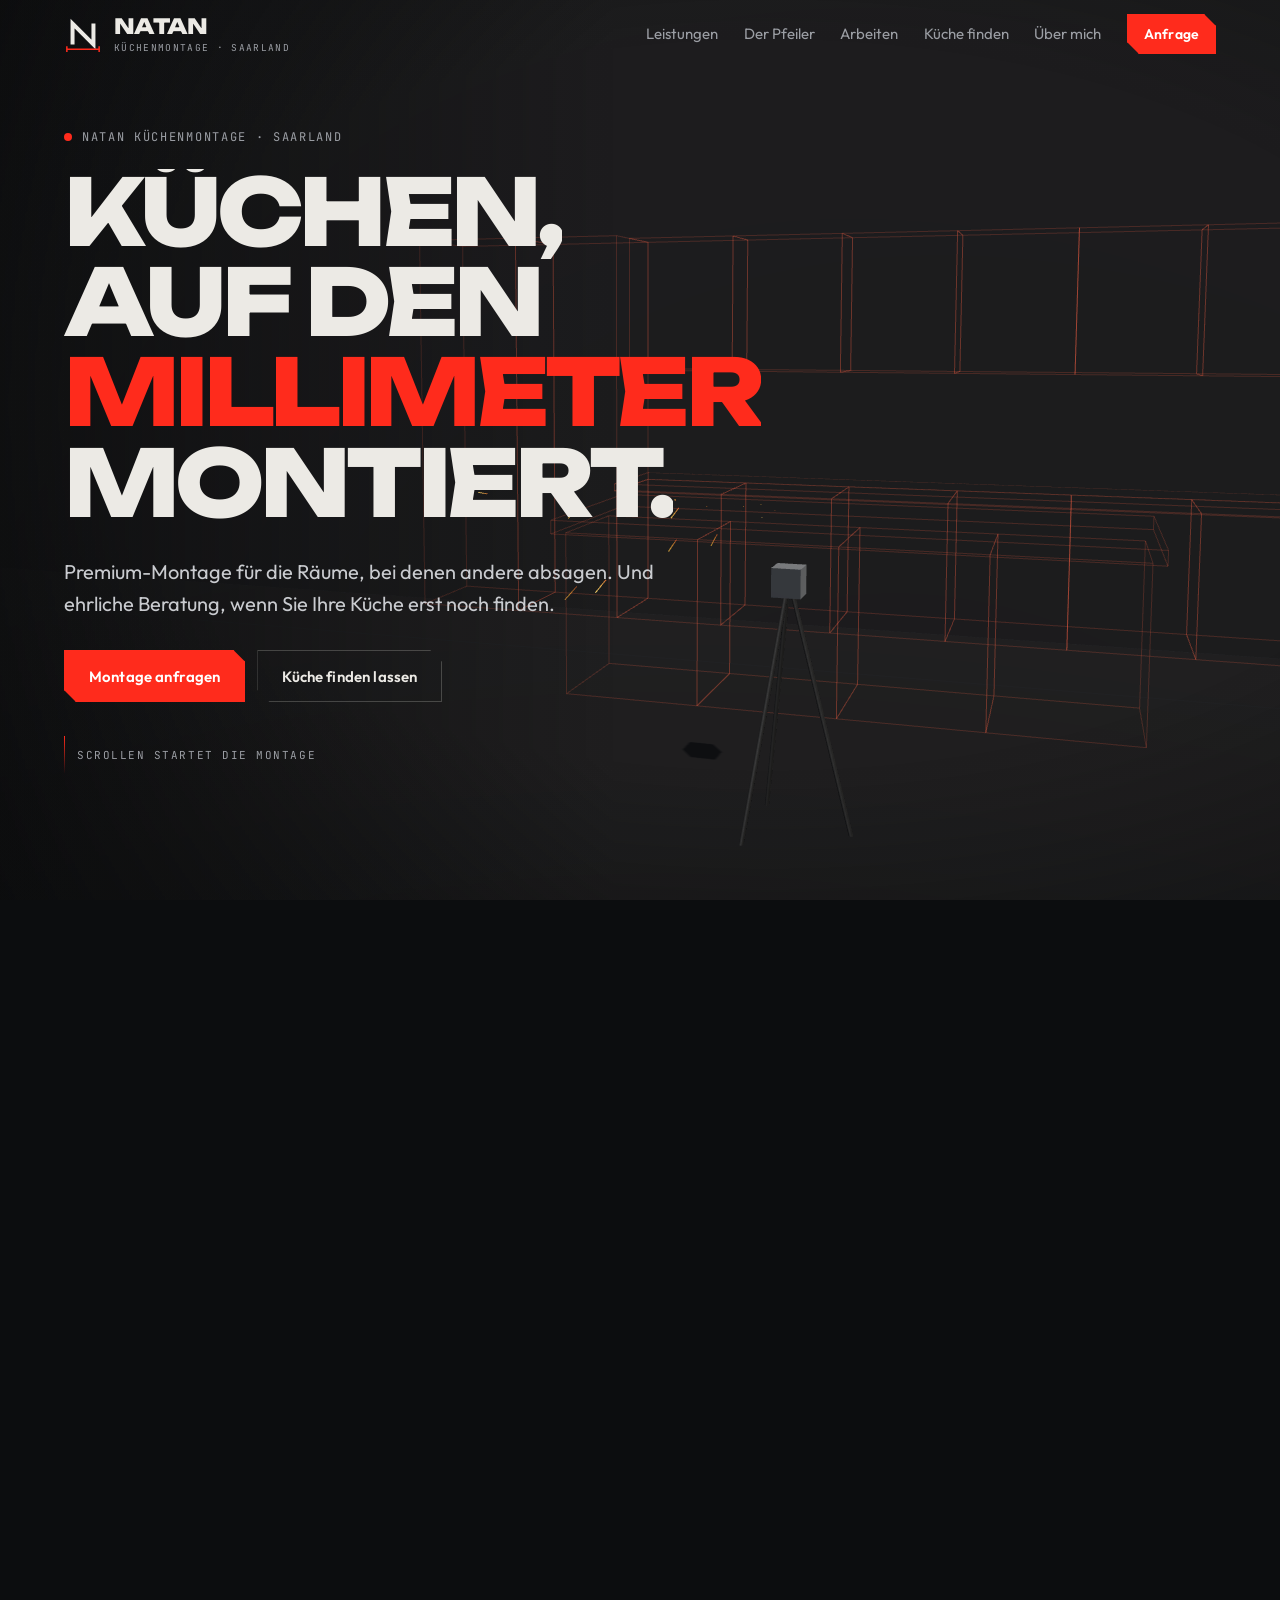
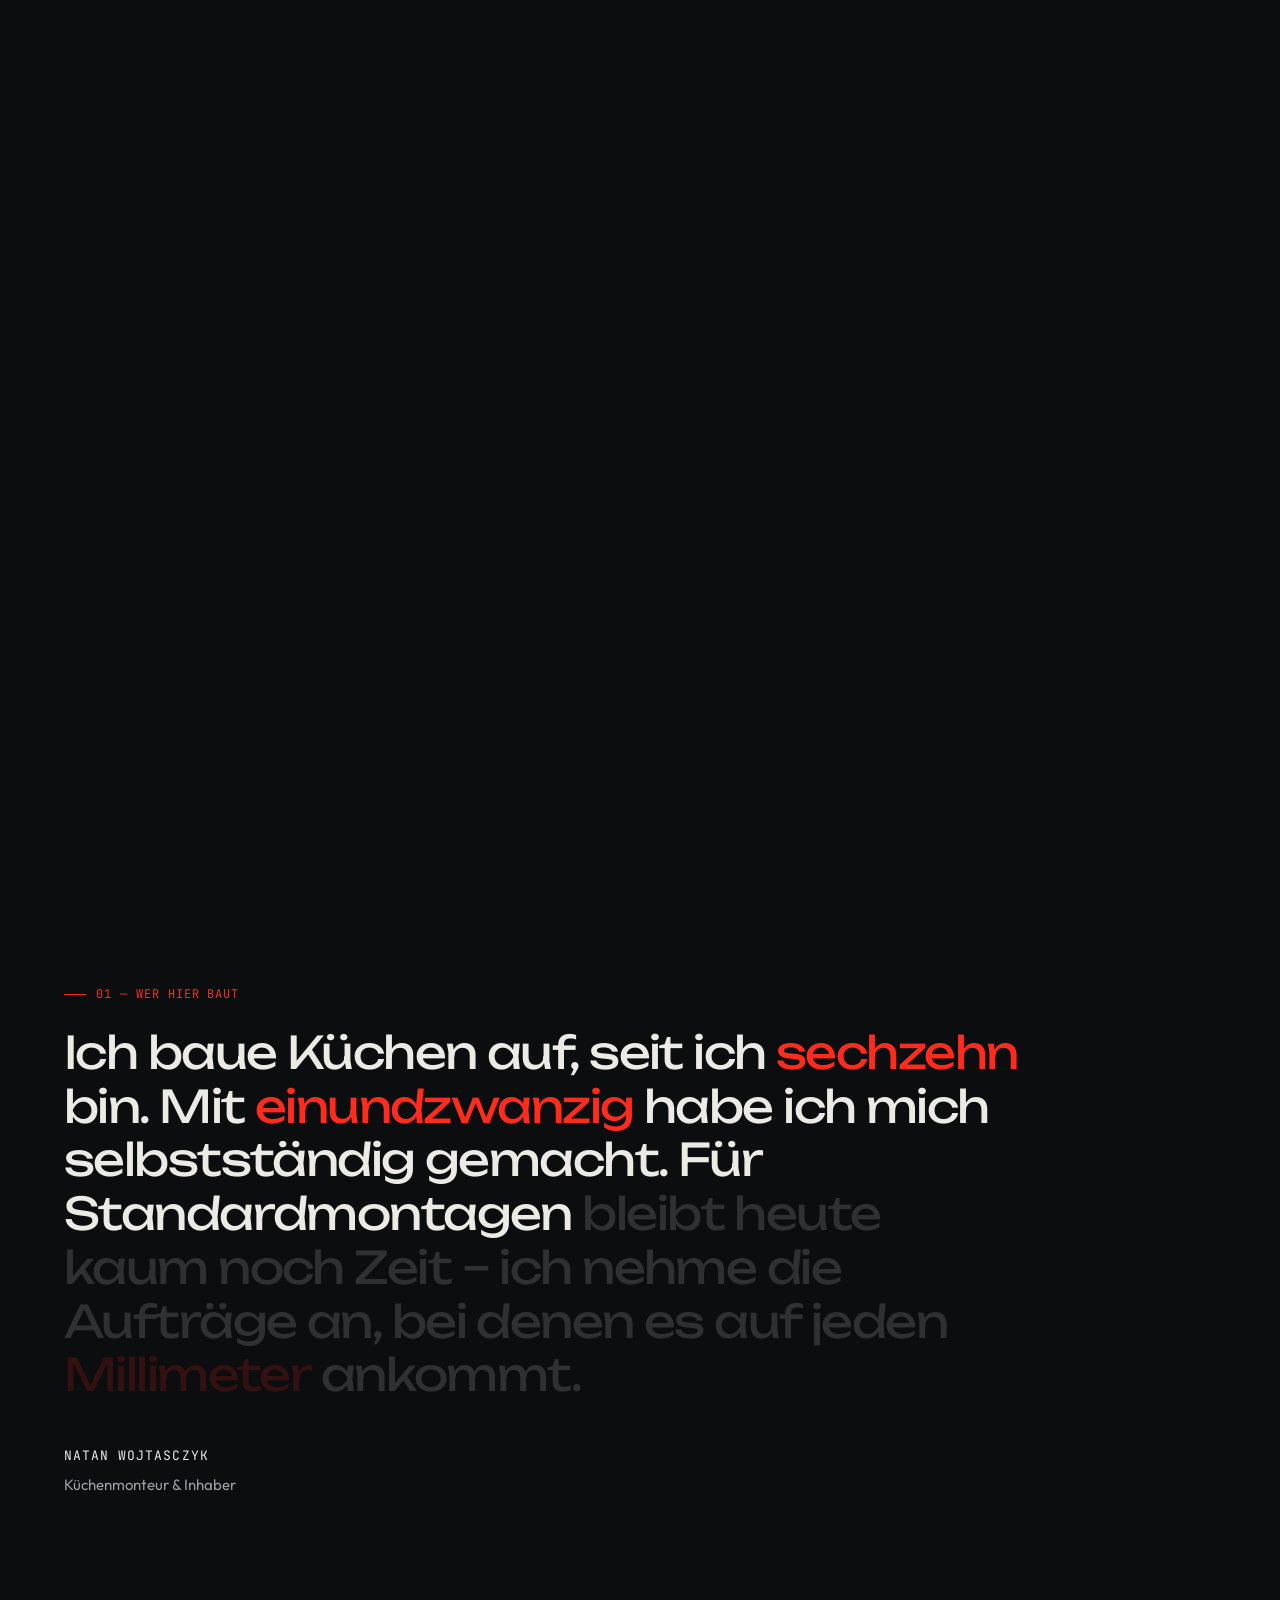
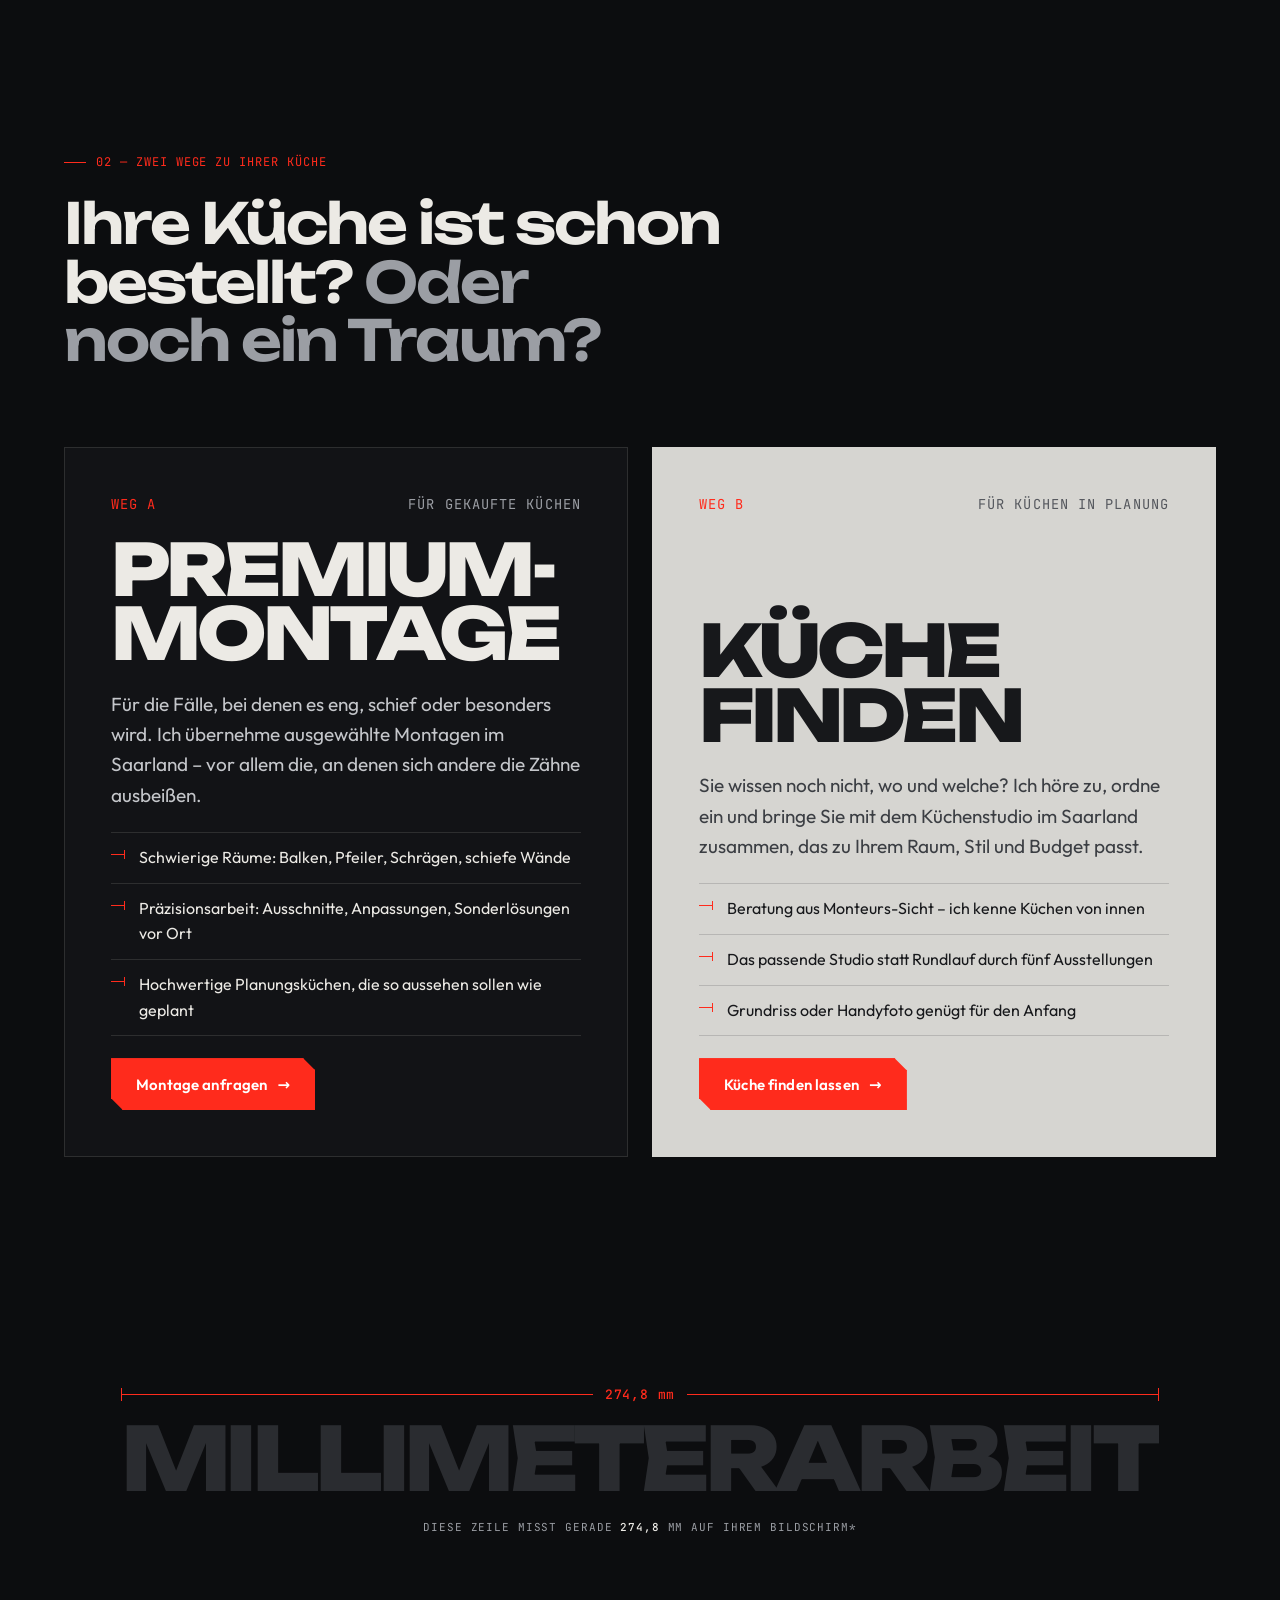
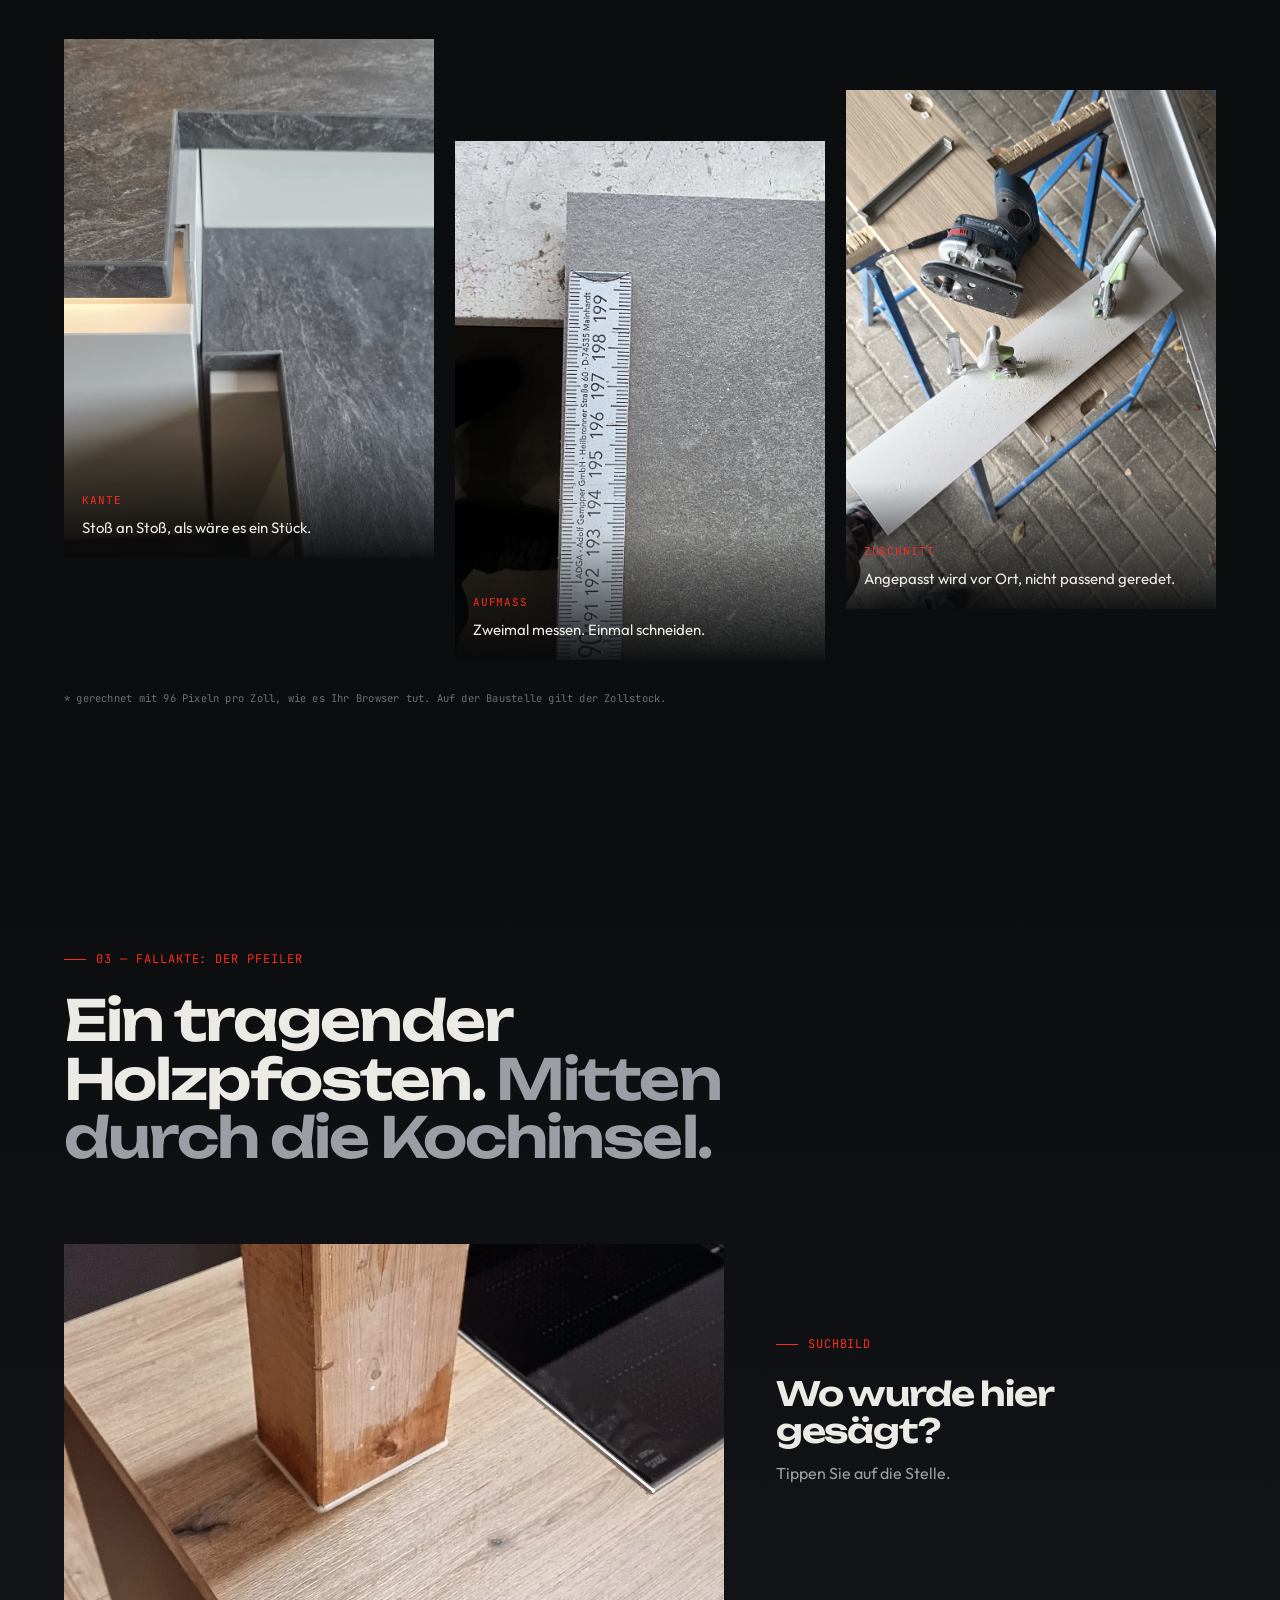
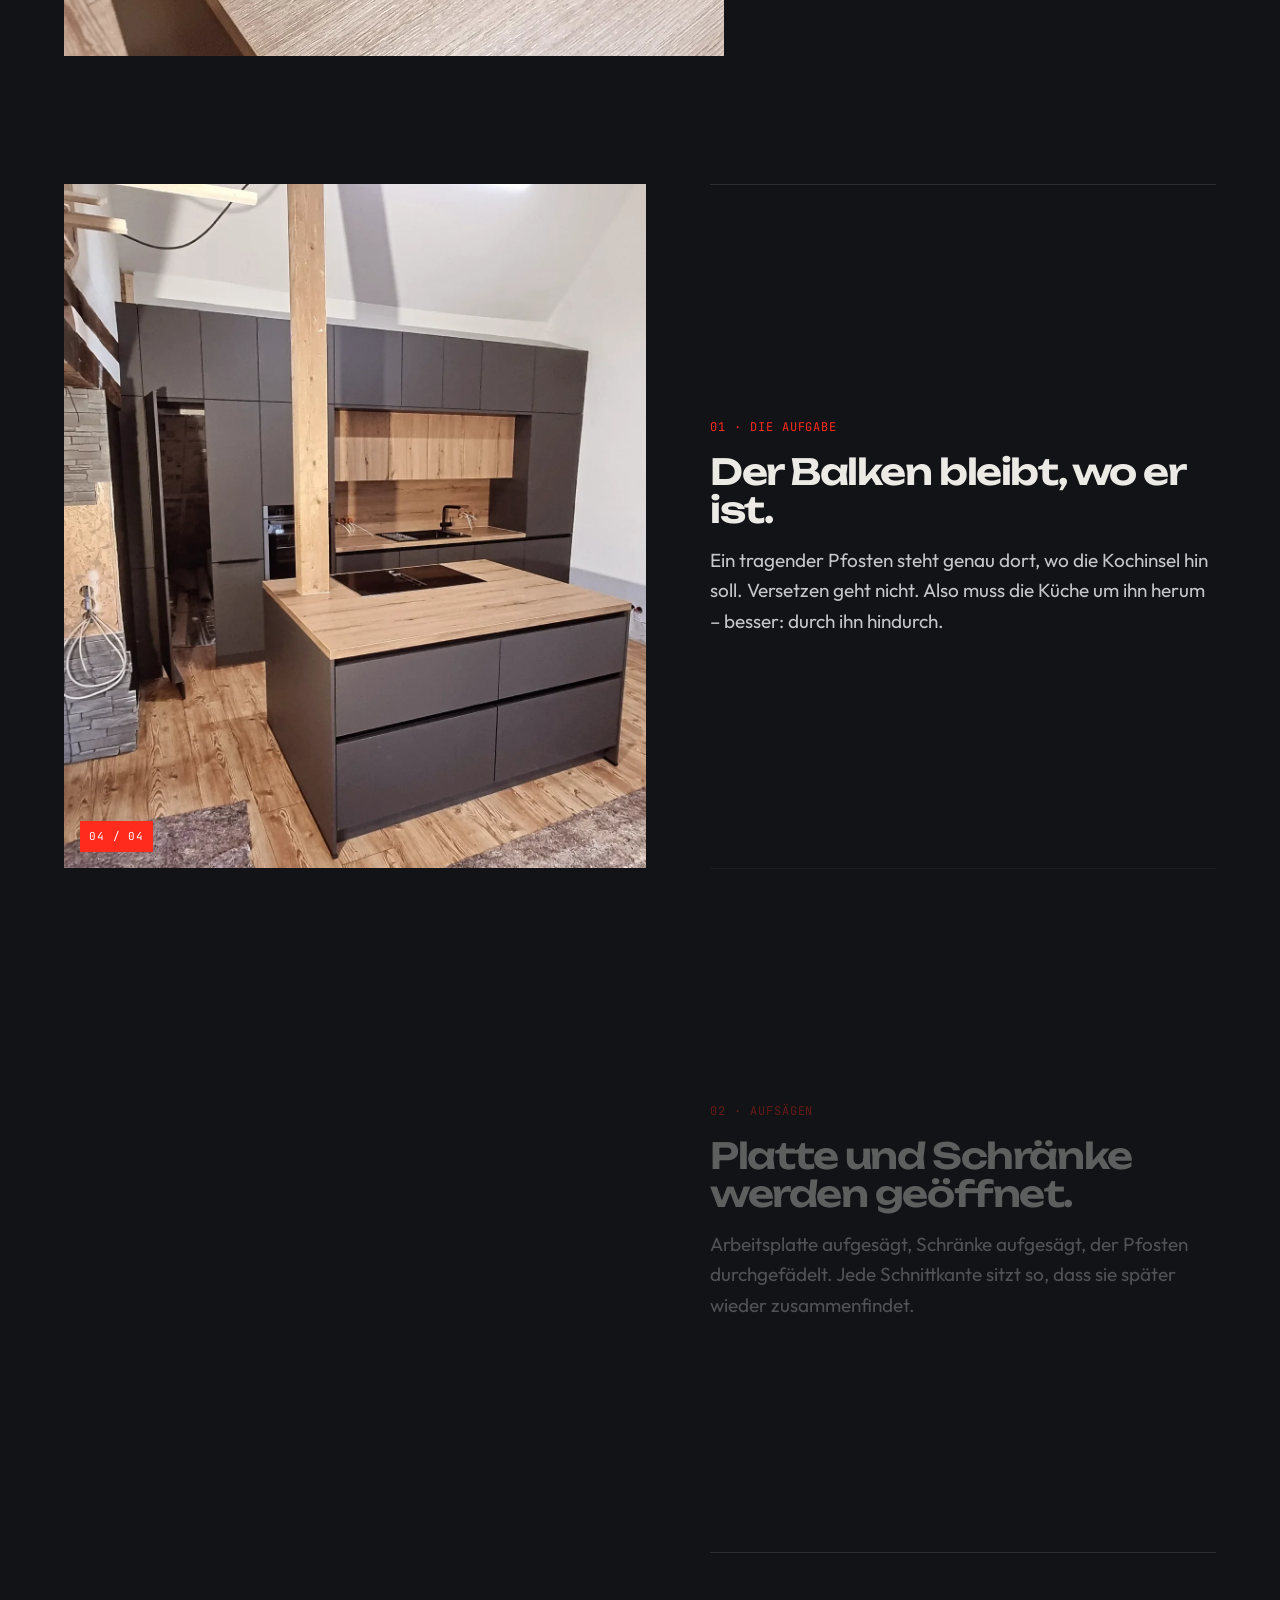
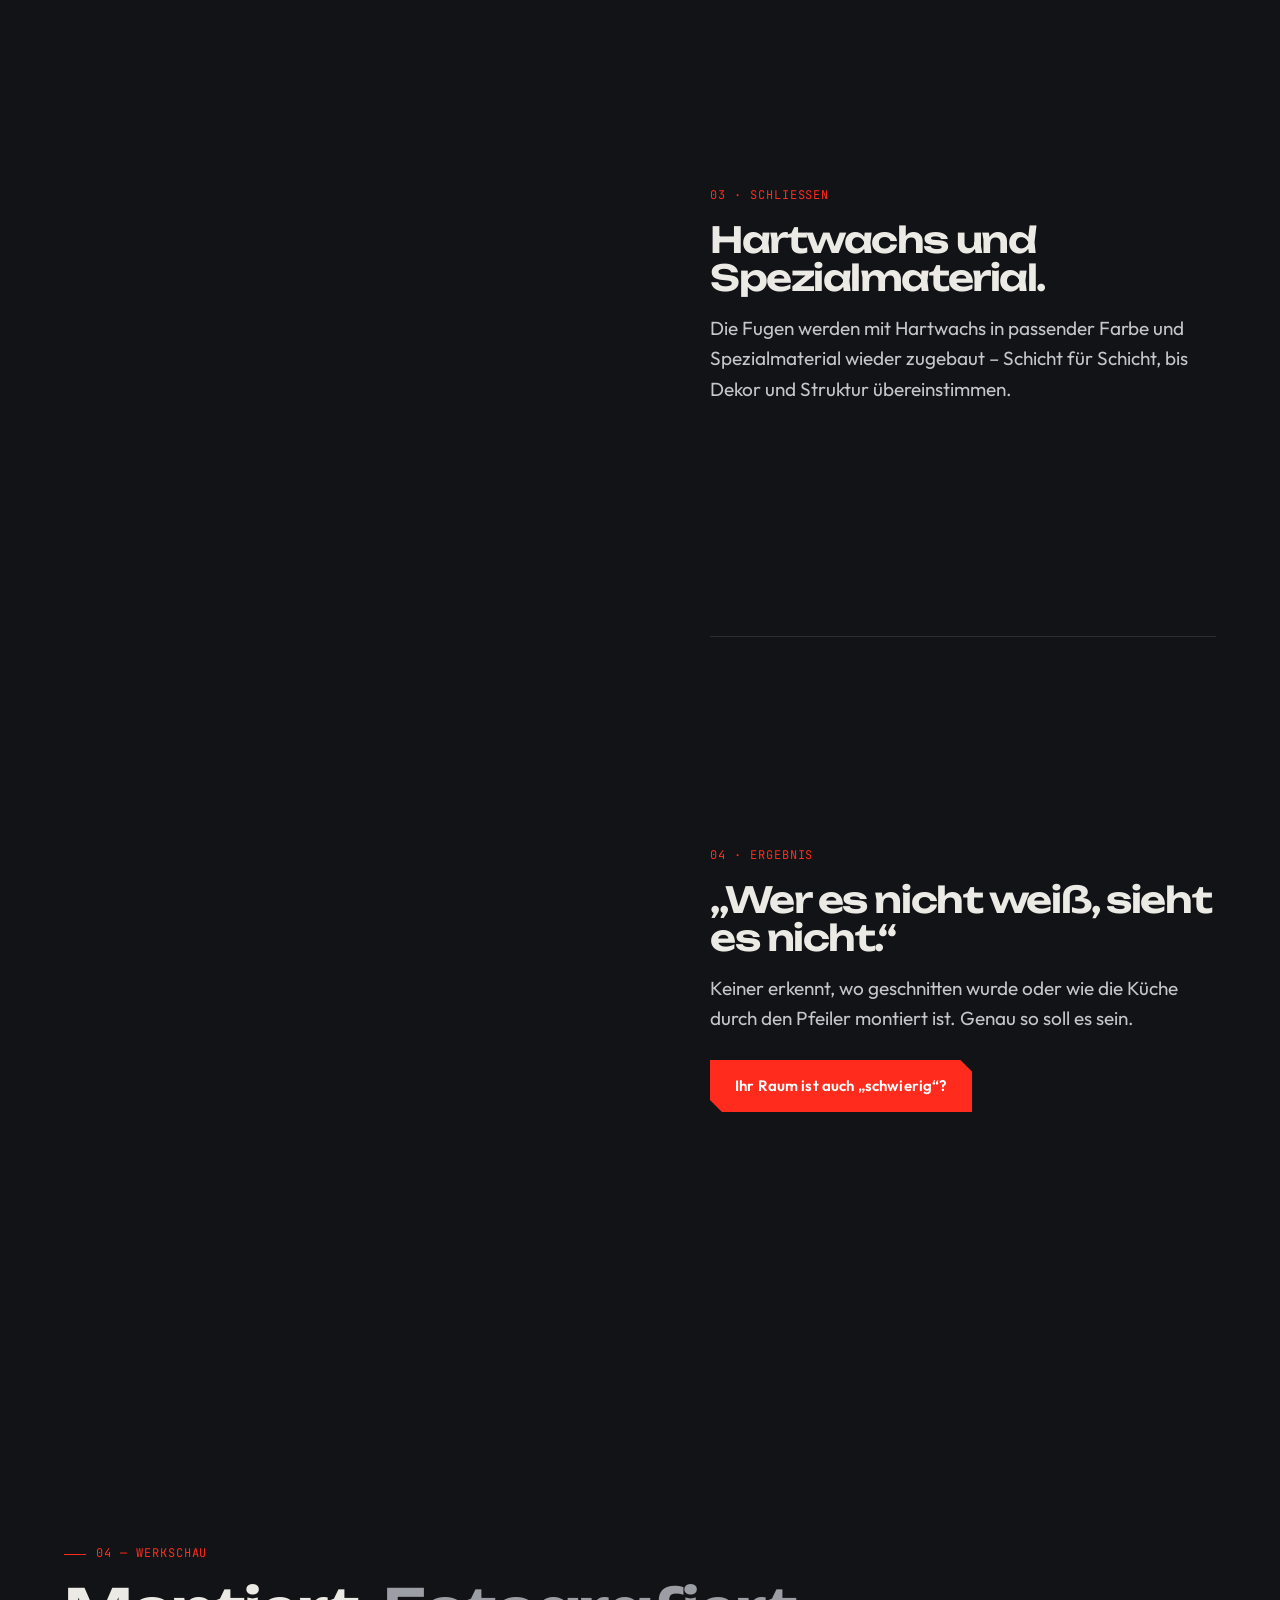
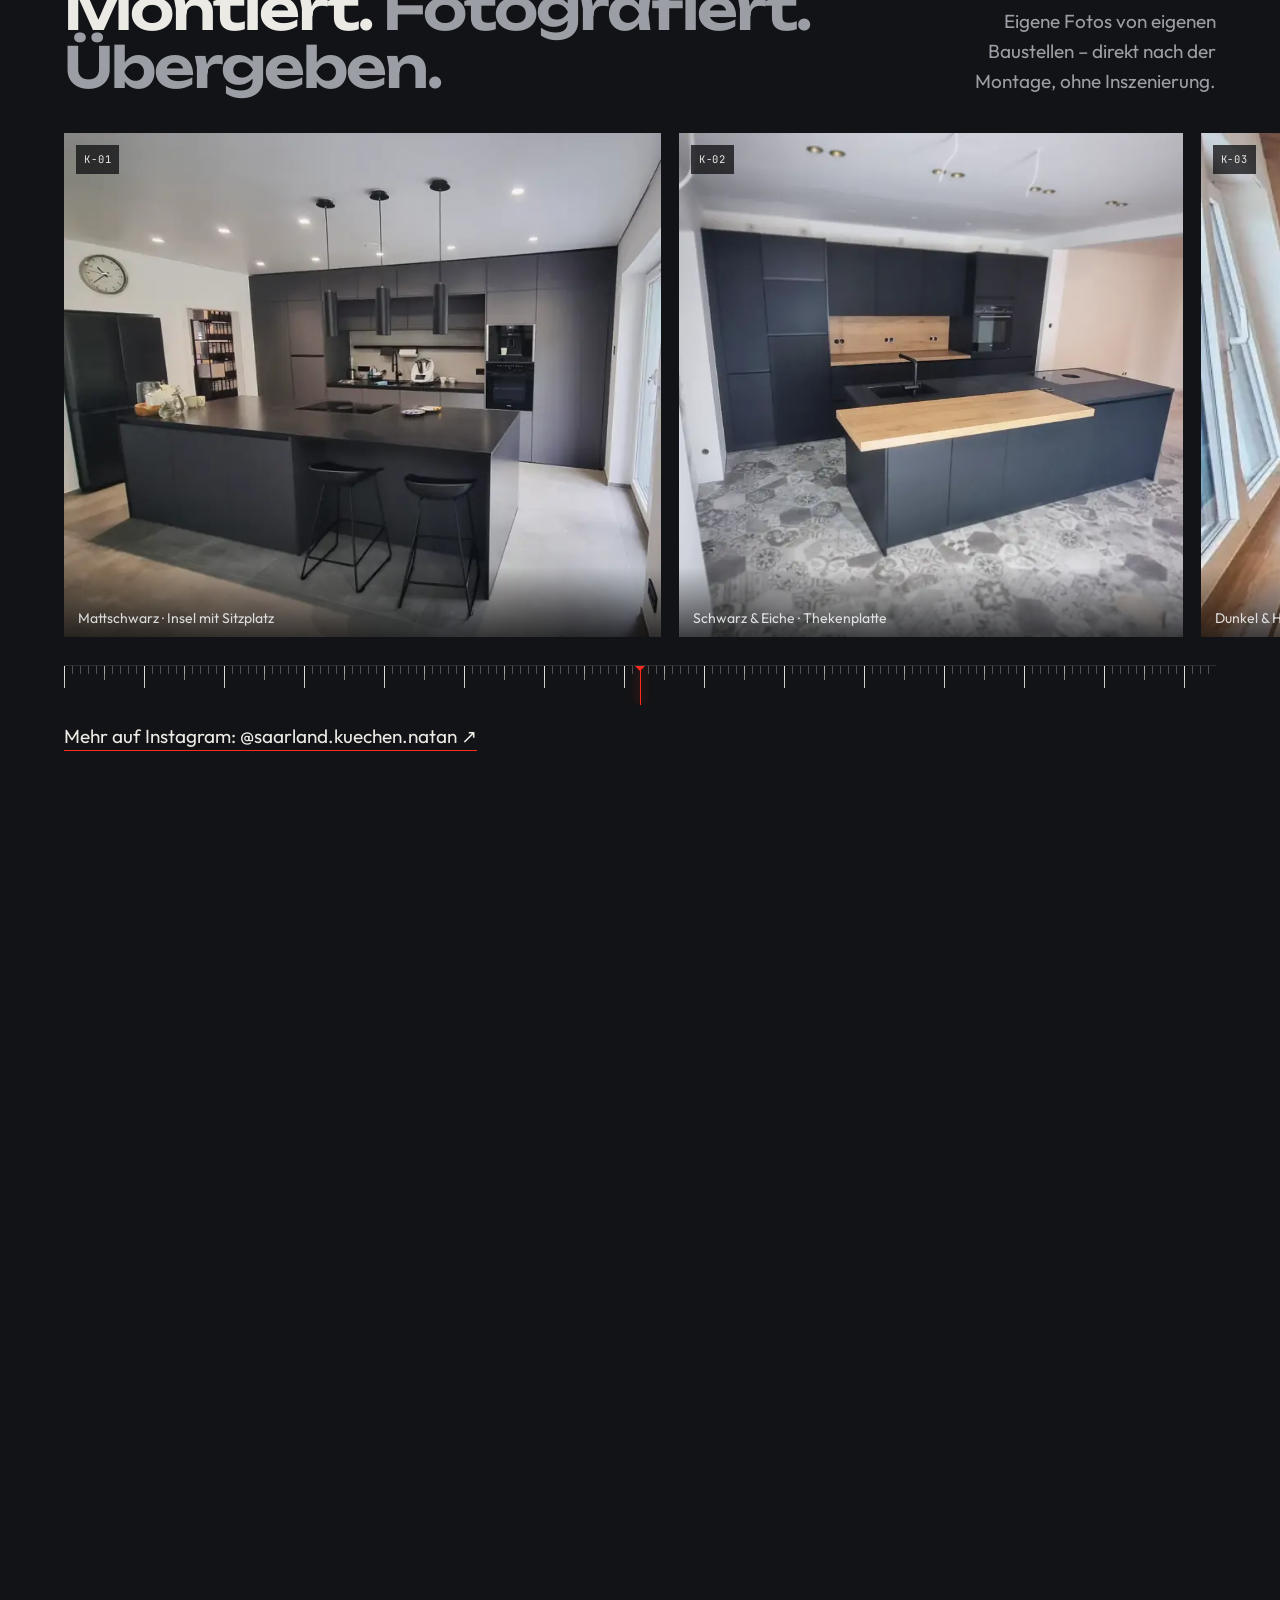
==== index.html @ 62817714 "natan.saarland: neue Website Co-Authored-By: Claude Opus 5.5 <noreply@anthropic.com> Claude-Session:" ====
<!doctype html>
<html lang="de">
<head>
<meta charset="utf-8">
<meta name="viewport" content="width=device-width, initial-scale=1, viewport-fit=cover">
<title>Küchenmontage Saarland – Natan Küchenmontage | Küchenmonteur &amp; Küchenberatung</title>
<meta name="description" content="Natan Küchenmontage: Premium-Küchenmontage im Saarland für schwierige Räume und Präzisionsarbeit – und ehrliche Beratung, wenn Sie Ihre Küche erst finden. Küchenmonteur seit dem 16. Lebensjahr.">
<link rel="canonical" href="https://natan.saarland/">
<meta name="robots" content="index, follow">
<meta name="theme-color" content="#0c0d0f">
<meta property="og:type" content="website">
<meta property="og:locale" content="de_DE">
<meta property="og:site_name" content="Natan Küchenmontage">
<meta property="og:title" content="Natan Küchenmontage – Küchen, auf den Millimeter montiert">
<meta property="og:description" content="Premium-Küchenmontage im Saarland und ehrliche Beratung beim Küchenkauf – von Küchenmonteur Natan Wojtasczyk.">
<meta property="og:url" content="https://natan.saarland/">
<meta property="og:image" content="https://natan.saarland/img/og.jpg">
<meta property="og:image:width" content="1200">
<meta property="og:image:height" content="630">
<meta name="twitter:card" content="summary_large_image">
<meta name="twitter:image" content="https://natan.saarland/img/og.jpg">
<link rel="icon" href="img/favicon.svg" type="image/svg+xml">
<link rel="apple-touch-icon" href="img/apple-touch-icon.png">
<link rel="preload" href="fonts/unbounded-latin-800-normal.woff2" as="font" type="font/woff2" crossorigin>
<link rel="preload" href="fonts/outfit-latin-400-normal.woff2" as="font" type="font/woff2" crossorigin>
<link rel="stylesheet" href="assets/site.css?v=1">
<script type="importmap">{"imports":{"three":"./js/three.module.min.js"}}</script>
<script type="application/ld+json">{"@context":"https://schema.org","@graph":[{"@type":"HomeAndConstructionBusiness","@id":"https://natan.saarland/#business","name":"Natan Küchenmontage","legalName":"Natan Wojtasczyk Montage & Vertrieb","description":"Premium-Küchenmontage im Saarland für schwierige Räume und Präzisionsarbeit sowie Beratung und Vermittlung beim Küchenkauf an passende Küchenstudios im Saarland.","url":"https://natan.saarland/","email":"info@natan.saarland","telephone":"+49 1515 6743442","image":"https://natan.saarland/img/og.jpg","logo":"https://natan.saarland/img/apple-touch-icon.png","address":{"@type":"PostalAddress","streetAddress":"Römerstraße 25","postalCode":"66125","addressLocality":"Saarbrücken","addressRegion":"Saarland","addressCountry":"DE"},"areaServed":{"@type":"State","name":"Saarland"},"founder":{"@id":"https://natan.saarland/#natan"},"sameAs":["https://www.instagram.com/saarland.kuechen.natan/"],"knowsAbout":["Küchenmontage","Küchenmonteur","Einbauküchen","Arbeitsplatten-Ausschnitte","Küchenberatung","Küche kaufen im Saarland"],"hasOfferCatalog":{"@type":"OfferCatalog","name":"Leistungen","itemListElement":[{"@type":"Offer","itemOffered":{"@type":"Service","name":"Premium-Küchenmontage","areaServed":"Saarland"}},{"@type":"Offer","itemOffered":{"@type":"Service","name":"Küchenberatung und Vermittlung an Küchenstudios im Saarland","areaServed":"Saarland"}}]}},{"@type":"Person","@id":"https://natan.saarland/#natan","name":"Natan Wojtasczyk","jobTitle":"Küchenmonteur und Inhaber","worksFor":{"@id":"https://natan.saarland/#business"},"sameAs":["https://natanholding.de/","https://falcon-eye.de/"]},{"@type":"WebSite","@id":"https://natan.saarland/#web","url":"https://natan.saarland/","name":"Natan Küchenmontage","inLanguage":"de-DE"}]}</script>
</head>
<body>
<a class="skip" href="#main">Zum Inhalt springen</a>

<header class="top" id="top">
  <a class="brand" href="#montage" aria-label="Natan Küchenmontage – nach oben">
    <span class="mark" aria-hidden="true"><svg viewBox="0 0 40 40"><path d="M9 31V9l22 22V9" fill="none" stroke="currentColor" stroke-width="4.2" stroke-linejoin="miter"/><path d="M3 36h34M3 33v6M37 33v6" stroke="#ff2b1c" stroke-width="1.6"/></svg></span>
    <span class="wm"><b>Natan</b><small>Küchenmontage · Saarland</small></span>
  </a>
  <nav class="nav" aria-label="Hauptmenü">
    <a href="#wege">Leistungen</a><a href="#pfeiler">Der Pfeiler</a><a href="#arbeiten">Arbeiten</a><a href="#finden">Küche finden</a><a href="#natan">Über mich</a>
    <a class="btn btn-sm" href="#anfrage">Anfrage</a>
  </nav>
  <button class="burger" type="button" aria-label="Menü öffnen" aria-expanded="false" aria-controls="mnav"><i></i><i></i></button>
</header>
<div class="mnav" id="mnav" hidden>
  <nav aria-label="Mobiles Menü">
    <a href="#wege"><span>01</span>Leistungen</a><a href="#pfeiler"><span>02</span>Der Pfeiler</a><a href="#arbeiten"><span>03</span>Arbeiten</a><a href="#finden"><span>04</span>Küche finden</a><a href="#natan"><span>05</span>Über mich</a><a href="#anfrage"><span>06</span>Anfrage</a>
  </nav>
  <div class="mnav-c"><a href="tel:+4915156743442">+49 1515 6743442</a><a href="mailto:info@natan.saarland">info@natan.saarland</a></div>
</div>

<main id="main">

<!-- ============ HERO: die Küche baut sich selbst auf ============ -->
<section class="hero" id="montage" aria-label="Küchenmontage im Zeitraffer">
  <div class="stage">
    <canvas id="kc" aria-hidden="true"></canvas>
    <img class="hero-fallback" src="img/w/hero.webp" alt="Fertig montierte Küche in Mattschwarz mit Kochinsel" width="1440" height="1216" fetchpriority="high">
    <div class="vignette" aria-hidden="true"></div>
    <div class="dims" aria-hidden="true"></div>

    <div class="hero-copy">
      <p class="kicker"><span class="dot"></span>Natan Küchenmontage · Saarland</p>
      <h1 class="h-hero"><span class="ln"><span>Küchen,</span></span> <span class="ln"><span>auf den</span></span> <span class="ln red"><span>Millimeter</span></span> <span class="ln"><span>montiert.</span></span></h1>
      <p class="lead">Premium-Montage für die Räume, bei denen andere absagen. Und ehrliche Beratung, wenn Sie Ihre Küche erst noch finden.</p>
      <div class="ctas">
        <a class="btn" href="#anfrage" data-mode="montage">Montage anfragen</a>
        <a class="btn btn-ghost" href="#anfrage" data-mode="finden">Küche finden lassen</a>
      </div>
      <p class="scrollcue" aria-hidden="true"><span></span>Scrollen startet die Montage</p>
    </div>

    <div class="hud" aria-hidden="true">
      <ol class="steps">
        <li data-step data-n="01" data-t="Aufmaß" data-d="Laser setzt die Bezugslinien. Erst wird gemessen, dann gebaut.">Aufmaß</li>
        <li data-step data-n="02" data-t="Korpusse setzen" data-d="Jeder Korpus wird ausgerichtet, ins Lot gebracht und verschraubt.">Korpusse</li>
        <li data-step data-n="03" data-t="Fronten" data-d="Hängeschränke, Türen, Auszüge – Fugen gleichmäßig, Kanten bündig.">Fronten</li>
        <li data-step data-n="04" data-t="Arbeitsplatten" data-d="Die Platten liegen auf, die Nischenrückwand schließt an.">Arbeitsplatte</li>
        <li data-step data-n="05" data-t="Ausschnitt" data-d="Kochfeld und Spüle: vor Ort gesägt, sauber eingesetzt.">Ausschnitt</li>
        <li data-step data-n="06" data-t="Griffe &amp; Licht" data-d="Griffe sitzen, Beleuchtung an. Jetzt wirkt die Küche.">Griffe &amp; Licht</li>
        <li data-step data-n="07" data-t="Übergabe" data-d="Fertig. Besenrein. Ihre Küche.">Übergabe</li>
      </ol>
      <div class="cap"></div>
      <div class="meter"><span class="mono">Fortschritt</span><b data-mm>0</b><span class="mono">mm</span></div>
      <div class="tape"><i></i></div>
    </div>

    <div class="hero-end">
      <p class="h-end">Übergabe.</p>
      <p>So sieht Montage aus, wenn jemand sie seit seinem 16. Lebensjahr macht.</p>
      <div class="ctas"><a class="btn" href="#anfrage" data-mode="montage">Montage anfragen</a><a class="btn btn-ghost" href="#anfrage" data-mode="finden">Küche finden lassen</a></div>
    </div>
  </div>
</section>

<!-- ============ STATEMENT ============ -->
<section class="statement" id="ich">
  <div class="wrap">
    <p class="mono eyebrow">01 — Wer hier baut</p>
    <p class="say" data-say>Ich baue Küchen auf, seit ich sechzehn bin. Mit einundzwanzig habe ich mich selbstständig gemacht. Für Standardmontagen bleibt heute kaum noch Zeit – ich nehme die Aufträge an, bei denen es auf jeden Millimeter ankommt.</p>
    <p class="sig"><span class="mono">Natan Wojtasczyk</span><span>Küchenmonteur &amp; Inhaber</span></p>
  </div>
</section>

<!-- ============ ZWEI WEGE ============ -->
<section class="paths" id="wege" aria-labelledby="wege-h">
  <div class="wrap">
    <header class="sec-head">
      <p class="mono eyebrow">02 — Zwei Wege zu Ihrer Küche</p>
      <h2 id="wege-h" class="h2">Ihre Küche ist schon bestellt? <em>Oder noch ein Traum?</em></h2>
    </header>
    <div class="path-grid">
      <article class="path" data-scan>
        <div class="path-top"><span class="mono">Weg A</span><span class="mono">Für gekaufte Küchen</span></div>
        <h3>Premium-<br>Montage</h3>
        <p>Für die Fälle, bei denen es eng, schief oder besonders wird. Ich übernehme ausgewählte Montagen im Saarland – vor allem die, an denen sich andere die Zähne ausbeißen.</p>
        <ul class="ticks">
          <li>Schwierige Räume: Balken, Pfeiler, Schrägen, schiefe Wände</li>
          <li>Präzisionsarbeit: Ausschnitte, Anpassungen, Sonderlösungen vor Ort</li>
          <li>Hochwertige Planungsküchen, die so aussehen sollen wie geplant</li>
        </ul>
        <a class="btn" href="#anfrage" data-mode="montage">Montage anfragen <span aria-hidden="true">→</span></a>
        <span class="scanline" aria-hidden="true"></span>
      </article>
      <article class="path path-b" data-scan>
        <div class="path-top"><span class="mono">Weg B</span><span class="mono">Für Küchen in Planung</span></div>
        <h3>Küche<br>finden</h3>
        <p>Sie wissen noch nicht, wo und welche? Ich höre zu, ordne ein und bringe Sie mit dem Küchenstudio im Saarland zusammen, das zu Ihrem Raum, Stil und Budget passt.</p>
        <ul class="ticks">
          <li>Beratung aus Monteurs-Sicht – ich kenne Küchen von innen</li>
          <li>Das passende Studio statt Rundlauf durch fünf Ausstellungen</li>
          <li>Grundriss oder Handyfoto genügt für den Anfang</li>
        </ul>
        <a class="btn" href="#anfrage" data-mode="finden">Küche finden lassen <span aria-hidden="true">→</span></a>
        <span class="scanline" aria-hidden="true"></span>
      </article>
    </div>
  </div>
</section>

<!-- ============ MILLIMETERARBEIT ============ -->
<section class="mm" id="praezision" aria-labelledby="mm-h">
  <div class="ruler-word" data-ruler>
    <div class="rw-dim" aria-hidden="true"><i></i><span data-rw>0 mm</span><i></i></div>
    <h2 id="mm-h" class="rw">Millimeter&shy;arbeit</h2>
    <p class="rw-note mono" aria-hidden="true">Diese Zeile misst gerade <b data-rw2>0</b> mm auf Ihrem Bildschirm*</p>
  </div>
  <div class="wrap">
    <div class="prec" data-laser>
      <figure class="pc pc-1">
        <img src="img/m/m10.webp" alt="Präzise gearbeitete Kante einer Arbeitsplatte im Anschluss an einen Hochschrank" width="901" height="1600" loading="lazy">
        <figcaption><span class="mono">Kante</span>Stoß an Stoß, als wäre es ein Stück.</figcaption>
      </figure>
      <figure class="pc pc-2">
        <img src="img/m/m11.webp" alt="Zollstock an einer Arbeitsplatte beim Aufmaß" width="901" height="1600" loading="lazy">
        <figcaption><span class="mono">Aufmaß</span>Zweimal messen. Einmal schneiden.</figcaption>
      </figure>
      <figure class="pc pc-3">
        <img src="img/m/m12.webp" alt="Tauchsäge auf Böcken beim Zuschnitt direkt an der Baustelle" width="901" height="1600" loading="lazy">
        <figcaption><span class="mono">Zuschnitt</span>Angepasst wird vor Ort, nicht passend geredet.</figcaption>
      </figure>
      <div class="xhair" aria-hidden="true"><i class="xh"></i><i class="xv"></i><span class="xl mono"></span></div>
    </div>
    <p class="fine mono">* gerechnet mit 96 Pixeln pro Zoll, wie es Ihr Browser tut. Auf der Baustelle gilt der Zollstock.</p>
  </div>
</section>

<!-- ============ DER PFEILER ============ -->
<section class="pfeiler" id="pfeiler" aria-labelledby="pf-h">
  <div class="wrap">
    <header class="sec-head">
      <p class="mono eyebrow">03 — Fallakte: Der Pfeiler</p>
      <h2 id="pf-h" class="h2">Ein tragender Holzpfosten. <em>Mitten durch die Kochinsel.</em></h2>
    </header>

    <div class="spot" data-spot>
      <div class="spot-img">
        <img src="img/p/pf_done.webp" alt="Fertige Kücheninsel mit Holzpfosten, der durch die Arbeitsplatte geführt ist" width="1440" height="810" loading="lazy">
        <span class="spot-mark" aria-hidden="true"></span>
        <button class="spot-hit" type="button" aria-label="Tippen Sie auf das Bild, um die Auflösung zu sehen"></button>
      </div>
      <div class="spot-txt">
        <p class="mono eyebrow">Suchbild</p>
        <p class="spot-q">Wo wurde hier gesägt?<br><span>Tippen Sie auf die Stelle.</span></p>
        <p class="spot-a" aria-live="polite"></p>
      </div>
    </div>

    <div class="case">
      <div class="case-media" aria-hidden="true">
        <img class="on" src="img/p/pf_total.webp" alt="" width="1440" height="810" loading="lazy">
        <img src="img/p/pf_cut.webp" alt="" width="1440" height="1440" loading="lazy">
        <img src="img/p/pf_wax.webp" alt="" width="1440" height="1440" loading="lazy">
        <img src="img/p/pf_post.webp" alt="" width="1440" height="1440" loading="lazy">
        <span class="case-n mono">01 / 04</span>
      </div>
      <ol class="case-steps">
        <li data-case="0">
          <img src="img/p/pf_total.webp" alt="Küche mit Holzpfosten im Raum, Kochinsel davor" width="1440" height="810" loading="lazy">
          <span class="mono">01 · Die Aufgabe</span>
          <h3>Der Balken bleibt, wo er ist.</h3>
          <p>Ein tragender Pfosten steht genau dort, wo die Kochinsel hin soll. Versetzen geht nicht. Also muss die Küche um ihn herum – besser: durch ihn hindurch.</p>
        </li>
        <li data-case="1">
          <img src="img/p/pf_cut.webp" alt="Aufgesägte Arbeitsplatte um den Holzpfosten mit Verbindungsbeschlägen" width="1440" height="1440" loading="lazy">
          <span class="mono">02 · Aufsägen</span>
          <h3>Platte und Schränke werden geöffnet.</h3>
          <p>Arbeitsplatte aufgesägt, Schränke aufgesägt, der Pfosten durchgefädelt. Jede Schnittkante sitzt so, dass sie später wieder zusammenfindet.</p>
        </li>
        <li data-case="2">
          <img src="img/p/pf_wax.webp" alt="Arbeitsplatte um den Pfosten mit Hartwachs-Stangen zum Ausbessern" width="1440" height="1440" loading="lazy">
          <span class="mono">03 · Schließen</span>
          <h3>Hartwachs und Spezialmaterial.</h3>
          <p>Die Fugen werden mit Hartwachs in passender Farbe und Spezialmaterial wieder zugebaut – Schicht für Schicht, bis Dekor und Struktur übereinstimmen.</p>
        </li>
        <li data-case="3">
          <img src="img/p/pf_post.webp" alt="Fertige Küche mit Pfosten, der durch die Kochinsel läuft" width="1440" height="1440" loading="lazy">
          <span class="mono">04 · Ergebnis</span>
          <h3>„Wer es nicht weiß, sieht es nicht.“</h3>
          <p>Keiner erkennt, wo geschnitten wurde oder wie die Küche durch den Pfeiler montiert ist. Genau so soll es sein.</p>
          <a class="btn" href="#anfrage" data-mode="montage">Ihr Raum ist auch „schwierig“?</a>
        </li>
      </ol>
    </div>
  </div>
</section>

<!-- ============ ARBEITEN ============ -->
<section class="works" id="arbeiten" aria-labelledby="w-h">
  <div class="works-pin">
    <header class="works-head">
      <p class="mono eyebrow">04 — Werkschau</p>
      <h2 id="w-h" class="h2">Montiert. <em>Fotografiert. Übergeben.</em></h2>
      <p class="works-sub">Eigene Fotos von eigenen Baustellen – direkt nach der Montage, ohne Inszenierung.</p>
    </header>
    <div class="track-wrap">
      <ul class="track">
        <li><button type="button" class="wk" data-i="0"><img src="img/w/k01_s.webp" data-full="img/w/k01.webp" alt="Küche in Mattschwarz mit großer Kochinsel, Sitzplatz und Pendelleuchten" width="720" height="608" loading="lazy"><span class="wk-n mono">K-01</span><span class="wk-t">Mattschwarz · Insel mit Sitzplatz</span></button></li>
        <li><button type="button" class="wk" data-i="1"><img src="img/w/k02_s.webp" data-full="img/w/k02.webp" alt="Schwarze Küche mit Insel und Eichen-Theke auf gemustertem Fliesenboden" width="720" height="720" loading="lazy"><span class="wk-n mono">K-02</span><span class="wk-t">Schwarz &amp; Eiche · Thekenplatte</span></button></li>
        <li><button type="button" class="wk" data-i="2"><img src="img/w/k03_s.webp" data-full="img/w/k03.webp" alt="Küche mit dunklen Fronten, Eichen-Nische und Kochinsel mit Holztheke" width="720" height="404" loading="lazy"><span class="wk-n mono">K-03</span><span class="wk-t">Dunkel &amp; Holz · Nischenrahmen</span></button></li>
        <li><button type="button" class="wk" data-i="3"><img src="img/w/k04_s.webp" data-full="img/w/k04.webp" alt="Küche mit Holzfronten in Eiche und dunkler Arbeitsplatte" width="720" height="405" loading="lazy"><span class="wk-n mono">K-04</span><span class="wk-t">Holzfronten · Halbinsel</span></button></li>
        <li><button type="button" class="wk" data-i="4"><img src="img/w/k05_s.webp" data-full="img/w/k05.webp" alt="Küche mit Eichenfronten unter einer beleuchteten Deckenabhängung" width="720" height="720" loading="lazy"><span class="wk-n mono">K-05</span><span class="wk-t">Eiche · Lichtdecke · Deckenlüfter</span></button></li>
        <li><button type="button" class="wk" data-i="5"><img src="img/w/k06_s.webp" data-full="img/w/k06.webp" alt="Küche in Betonoptik mit Kochinsel und Holznische" width="720" height="442" loading="lazy"><span class="wk-n mono">K-06</span><span class="wk-t">Betonoptik · Grifffugen</span></button></li>
        <li><button type="button" class="wk" data-i="6"><img src="img/w/k07_s.webp" data-full="img/w/k07.webp" alt="Dunkelblaue Kochinsel mit Messinggriffen auf Holzboden" width="720" height="720" loading="lazy"><span class="wk-n mono">K-07</span><span class="wk-t">Nachtblau · Messinggriffe</span></button></li>
        <li><button type="button" class="wk" data-i="7"><img src="img/w/k08_s.webp" data-full="img/w/k08.webp" alt="Weiße Landhausküche mit Eichen-Arbeitsplatte und offenem Regal in der Insel" width="720" height="540" loading="lazy"><span class="wk-n mono">K-08</span><span class="wk-t">Landhaus · Eiche massiv-Optik</span></button></li>
        <li><button type="button" class="wk" data-i="8"><img src="img/w/k09_s.webp" data-full="img/w/k09.webp" alt="Holzküche mit dunkler Arbeitsplatte und Halbinsel" width="720" height="716" loading="lazy"><span class="wk-n mono">K-09</span><span class="wk-t">Holzdekor · Hochschrankwand</span></button></li>
        <li><button type="button" class="wk" data-i="9"><img src="img/w/k10_s.webp" data-full="img/w/k10.webp" alt="Schwarze Kochinsel mit Holzregal und LED-Beleuchtung" width="720" height="720" loading="lazy"><span class="wk-n mono">K-10</span><span class="wk-t">Schwarz · Regal in der Insel</span></button></li>
        <li><button type="button" class="wk" data-i="10"><img src="img/w/k11_s.webp" data-full="img/w/k11.webp" alt="Lange schwarze Kochinsel vor weißer Hochschrankwand" width="720" height="585" loading="lazy"><span class="wk-n mono">K-11</span><span class="wk-t">Monolith · Insel mit Wangen</span></button></li>
        <li><button type="button" class="wk" data-i="11"><img src="img/w/k12_s.webp" data-full="img/w/k12.webp" alt="Helle Landhausküche mit kleiner Insel und Holzstühlen" width="720" height="540" loading="lazy"><span class="wk-n mono">K-12</span><span class="wk-t">Landhaus · kleine Insel</span></button></li>
        <li><button type="button" class="wk" data-i="12"><img src="img/w/k13_s.webp" data-full="img/w/k13.webp" alt="U-Küche in Anthrazit mit dicker Holz-Thekenplatte" width="720" height="405" loading="lazy"><span class="wk-n mono">K-13</span><span class="wk-t">Anthrazit · Theke in Holz</span></button></li>
        <li><button type="button" class="wk" data-i="13"><img src="img/w/k14_s.webp" data-full="img/w/k14.webp" alt="Graue Rahmenfront-Küche mit heller Steinarbeitsplatte" width="720" height="405" loading="lazy"><span class="wk-n mono">K-14</span><span class="wk-t">Rahmenfronten · Stein</span></button></li>
      </ul>
    </div>
    <div class="tape-ruler" aria-hidden="true"><div class="tr-in"></div><span class="tr-pin"></span></div>
    <p class="works-more"><a class="link" href="https://www.instagram.com/saarland.kuechen.natan/" target="_blank" rel="noopener">Mehr auf Instagram: @saarland.kuechen.natan ↗</a></p>
  </div>
</section>

<!-- ============ LOGBUCH ============ -->
<section class="log" aria-labelledby="log-h">
  <div class="wrap">
    <header class="sec-head">
      <p class="mono eyebrow">05 — Aus dem Montage-Logbuch</p>
      <h2 id="log-h" class="h2">Küchen, die man <em>nicht nebenbei</em> aufbaut.</h2>
      <p class="sec-sub">Projekte aus der Zusammenarbeit mit Pellegrin Küchenstudio in St. Wendel.</p>
    </header>
    <ol class="log-list">
      <li><span class="mono">Echtstein</span><p>Ein Naturstein mit einem der schönsten Muster überhaupt – er sieht fast lebendig aus. Perfekt ausgemessen: Der Stein hat beim ersten Mal gepasst.</p></li>
      <li><span class="mono">6 mm Keramik</span><p>Ultradünne Keramik-Arbeitsplatte, ein Kochfeld mit Abzug, der nach oben fährt – und eine Durchgangstür in den Hochschränken, per Sprache gesteuert, in einen anderen Raum.</p></li>
      <li><span class="mono">Glasrückwand</span><p>Auf der Nischenrückwand die Berge, in denen sich das Paar kennengelernt und verlobt hat. Dazu eine dicke Echtholztheke.</p></li>
      <li><span class="mono">Drei Farben</span><p>Eine Arbeitsplatte aus drei verschiedenen Farben, nach Kundenwunsch zusammengesetzt.</p></li>
      <li><span class="mono">Über 4 Meter</span><p>Eine extrem lange Arbeitsplatte – die Fensterausschnitte wurden direkt hineingeschnitten.</p></li>
      <li><span class="mono">Sehr hohe Räume</span><p>Flächenbündige Montage und Eckschränke über Eck in zwei Höhenpositionen – für Räume, in denen Standardmaße nicht reichen.</p></li>
    </ol>
  </div>
</section>

<!-- ============ KÜCHE FINDEN ============ -->
<section class="finden" id="finden" aria-labelledby="f-h">
  <div class="wrap">
    <header class="sec-head">
      <p class="mono eyebrow">06 — Küche finden</p>
      <h2 id="f-h" class="h2">Als Monteur sehe ich jede Küche <em>von innen.</em></h2>
      <p class="sec-sub">Auch die Stellen, die in keiner Ausstellung gezeigt werden. Dieses Wissen bekommen Sie, bevor Sie unterschreiben.</p>
    </header>
    <ol class="flow">
      <li><span class="flow-n">1</span><h3>Sie erzählen</h3><p>Raum, Grundriss oder Handyfoto, Budget-Rahmen, Stil, Zeitraum. Fünf Minuten im Formular reichen.</p></li>
      <li><span class="flow-n">2</span><h3>Ich ordne ein</h3><p>Was passt in den Raum, was ist realistisch, worauf sollten Sie achten – ehrlich und aus Monteurs-Sicht.</p></li>
      <li><span class="flow-n">3</span><h3>Das passende Studio</h3><p>Ich bringe Sie mit dem Küchenstudio im Saarland zusammen, das zu Ihnen passt. Planung und Kauf laufen direkt dort.</p></li>
    </ol>
    <div class="finden-cta"><a class="btn" href="#anfrage" data-mode="finden">Jetzt Küche finden lassen</a><span class="mono">Unverbindlich · Saarland</span></div>
  </div>
</section>

<!-- ============ ÜBER NATAN ============ -->
<section class="about" id="natan" aria-labelledby="a-h">
  <div class="wrap about-grid">
    <div class="about-txt">
      <p class="mono eyebrow">07 — Über mich</p>
      <h2 id="a-h" class="h2">Natan <em>Wojtasczyk</em></h2>
      <p>Mit 16 habe ich die Ausbildung zum Küchenmonteur begonnen – bei Rafael Filipiak. Mit 21 habe ich mein eigenes Unternehmen gegründet: Natan Küchenmontage. Seitdem baue ich Küchen im ganzen Saarland auf.</p>
      <p>Viele davon zusammen mit Pellegrin Küchenstudio in St. Wendel. Wie sehr ich dem Studio vertraue? Für meine eigene Familie habe ich dort fünf, sechs Küchen bestellt.</p>
      <p>Heute konzentriere ich mich auf besondere Montagen und darauf, Menschen zur richtigen Küche zu bringen. Die Umwandlung in eine GmbH ist in Planung.</p>
    </div>
    <figure class="about-img">
      <img src="img/w/zollstock.webp" alt="Zollstöcke mit Aufdruck Natan Küchenmontage auf Holzdielen" width="1440" height="811" loading="lazy">
      <figcaption class="mono">Werkzeug mit Namen drauf.</figcaption>
    </figure>
  </div>
  <div class="wrap">
    <div class="lifetape" data-lifetape>
      <div class="lt-scale" aria-hidden="true"></div>
      <ol class="lt-marks">
        <li style="--at:.12"><b>16</b><span>Ausbildung zum Küchenmonteur bei Rafael Filipiak</span></li>
        <li style="--at:.42"><b>21</b><span>Gründung von Natan Küchenmontage</span></li>
        <li style="--at:.72"><b>Heute</b><span>Premium-Montage &amp; Küchen-Vermittlung im Saarland</span></li>
        <li style="--at:.94" class="next"><b>Next</b><span>GmbH in Planung</span></li>
      </ol>
    </div>
  </div>
</section>

<!-- ============ ANFRAGE ============ -->
<section class="anfrage" id="anfrage" aria-labelledby="q-h">
  <div class="wrap q-grid">
    <div class="q-intro">
      <p class="mono eyebrow">08 — Anfrage</p>
      <h2 id="q-h" class="h2">Erzählen Sie mir <em>von Ihrer Küche.</em></h2>
      <p>Ich melde mich persönlich. Wenn es schneller gehen soll: anrufen oder ein Foto per WhatsApp schicken.</p>
      <ul class="direct">
        <li><a href="tel:+4915156743442"><span class="mono">Telefon</span>+49 1515 6743442</a></li>
        <li><a href="https://wa.me/4915156743442" target="_blank" rel="noopener"><span class="mono">WhatsApp</span>Foto oder Grundriss schicken ↗</a></li>
        <li><a href="mailto:info@natan.saarland"><span class="mono">E-Mail</span>info@natan.saarland</a></li>
        <li><a href="https://www.instagram.com/saarland.kuechen.natan/" target="_blank" rel="noopener"><span class="mono">Instagram</span>@saarland.kuechen.natan ↗</a></li>
      </ul>
    </div>

    <form class="qform" action="https://formsubmit.co/info@natan.saarland" method="POST" enctype="multipart/form-data">
      <div class="tabs" role="tablist" aria-label="Art der Anfrage">
        <button type="button" role="tab" id="tab-montage" aria-controls="fs-montage" aria-selected="true" data-tab="montage"><span class="mono">A</span>Premium-Montage</button>
        <button type="button" role="tab" id="tab-finden" aria-controls="fs-finden" aria-selected="false" data-tab="finden" tabindex="-1"><span class="mono">B</span>Küche finden</button>
        <i class="tab-ind" aria-hidden="true"></i>
      </div>

      <input type="hidden" name="_subject" value="Neue Anfrage über natan.saarland: Premium-Montage">
      <input type="hidden" name="Anliegen" value="Premium-Montage">
      <input type="hidden" name="_captcha" value="false">
      <input type="hidden" name="_template" value="table">
      <input type="hidden" name="_next" value="https://natan.saarland/#danke">
      <input type="text" name="_honey" class="hp" tabindex="-1" autocomplete="off" aria-hidden="true">

      <div class="row2">
        <label class="f"><span>Name *</span><input name="Name" required autocomplete="name"></label>
        <label class="f"><span>Ort *</span><input name="Ort" required autocomplete="address-level2" placeholder="z. B. St. Wendel"></label>
      </div>
      <div class="row2">
        <label class="f"><span>Telefon *</span><input name="Telefon" type="tel" required autocomplete="tel" inputmode="tel"></label>
        <label class="f"><span>E-Mail *</span><input name="E-Mail" type="email" required autocomplete="email"></label>
      </div>

      <fieldset class="fs" id="fs-montage" role="tabpanel" aria-labelledby="tab-montage">
        <legend class="sr">Premium-Montage</legend>
        <div class="chipset"><span class="cl">Ist die Küche schon gekauft?</span>
          <label class="chip"><input type="radio" name="Kueche_gekauft" value="Ja, bestellt"><span>Ja, bestellt</span></label>
          <label class="chip"><input type="radio" name="Kueche_gekauft" value="Noch in Planung"><span>Noch in Planung</span></label>
          <label class="chip"><input type="radio" name="Kueche_gekauft" value="Umbau / Umzug einer Küche"><span>Umbau / Umzug</span></label>
        </div>
        <label class="f"><span>Was ist besonders an Ihrem Raum oder Ihrer Küche?</span><textarea name="Besonderheit" rows="4" placeholder="z. B. Balken im Raum, Dachschräge, Steinplatte, sehr hohe Decke …"></textarea></label>
        <div class="chipset"><span class="cl">Wunsch-Zeitraum</span>
          <label class="chip"><input type="radio" name="Zeitraum" value="So bald wie möglich"><span>So bald wie möglich</span></label>
          <label class="chip"><input type="radio" name="Zeitraum" value="In 1–3 Monaten"><span>1–3 Monate</span></label>
          <label class="chip"><input type="radio" name="Zeitraum" value="In 3–6 Monaten"><span>3–6 Monate</span></label>
          <label class="chip"><input type="radio" name="Zeitraum" value="Später / offen"><span>Später</span></label>
        </div>
        <label class="file"><input type="file" name="attachment" accept="image/*,.pdf"><span class="file-b">Foto oder Plan anhängen</span><span class="file-n mono">optional · Bild oder PDF</span></label>
      </fieldset>

      <fieldset class="fs" id="fs-finden" role="tabpanel" aria-labelledby="tab-finden" hidden disabled>
        <legend class="sr">Küche finden</legend>
        <div class="chipset"><span class="cl">Budget-Rahmen</span>
          <label class="chip"><input type="radio" name="Budget" value="bis 10.000 €"><span>bis 10.000 €</span></label>
          <label class="chip"><input type="radio" name="Budget" value="10.000–20.000 €"><span>10–20.000 €</span></label>
          <label class="chip"><input type="radio" name="Budget" value="20.000–35.000 €"><span>20–35.000 €</span></label>
          <label class="chip"><input type="radio" name="Budget" value="über 35.000 €"><span>über 35.000 €</span></label>
          <label class="chip"><input type="radio" name="Budget" value="Weiß ich noch nicht"><span>Weiß ich noch nicht</span></label>
        </div>
        <div class="chipset"><span class="cl">Stil (mehrere möglich)</span>
          <label class="chip"><input type="checkbox" name="Stil[]" value="Modern grifflos"><span>Modern grifflos</span></label>
          <label class="chip"><input type="checkbox" name="Stil[]" value="Schwarz und matt"><span>Schwarz &amp; matt</span></label>
          <label class="chip"><input type="checkbox" name="Stil[]" value="Holz und warm"><span>Holz &amp; warm</span></label>
          <label class="chip"><input type="checkbox" name="Stil[]" value="Landhaus"><span>Landhaus</span></label>
          <label class="chip"><input type="checkbox" name="Stil[]" value="Hell und klar"><span>Hell &amp; klar</span></label>
          <label class="chip"><input type="checkbox" name="Stil[]" value="Noch offen"><span>Noch offen</span></label>
        </div>
        <div class="chipset"><span class="cl">Wunsch-Zeitraum</span>
          <label class="chip"><input type="radio" name="Zeitraum" value="So bald wie möglich"><span>So bald wie möglich</span></label>
          <label class="chip"><input type="radio" name="Zeitraum" value="In 3–6 Monaten"><span>3–6 Monate</span></label>
          <label class="chip"><input type="radio" name="Zeitraum" value="In 6–12 Monaten"><span>6–12 Monate</span></label>
          <label class="chip"><input type="radio" name="Zeitraum" value="Später / offen"><span>Später</span></label>
        </div>
        <label class="file"><input type="file" name="attachment" accept="image/*,.pdf"><span class="file-b">Grundriss oder Raumfoto hochladen</span><span class="file-n mono">optional · Bild oder PDF</span></label>
        <label class="f"><span>Notiz zum Raum</span><textarea name="Raum_Notiz" rows="3" placeholder="z. B. ca. 4 × 3,5 m, Fenster links, offene Küche zum Wohnzimmer …"></textarea></label>
      </fieldset>

      <label class="consent"><input type="checkbox" required name="Datenschutz" value="akzeptiert"><span>Ich bin einverstanden, dass meine Angaben zur Bearbeitung der Anfrage verwendet werden. Mehr in der <a href="datenschutz.html">Datenschutzerklärung</a>. *</span></label>
      <button class="btn btn-send" type="submit"><span>Anfrage senden</span><i aria-hidden="true"></i></button>
      <p class="mono form-note">Pflichtfelder sind mit * markiert. Kein Newsletter, keine Weitergabe an Dritte ohne Ihr Okay.</p>
    </form>
  </div>
</section>

<!-- ============ GRUPPE ============ -->
<section class="group" aria-labelledby="g-h">
  <div class="wrap">
    <p class="mono eyebrow" id="g-h">Teil der Unternehmensgruppe von Natan Wojtasczyk</p>
    <div class="g-row">
      <a class="g-card" href="https://natanholding.de/" target="_blank" rel="noopener"><span class="mono">Holding</span><b>Natan Holding GmbH</b><span>natanholding.de ↗</span></a>
      <a class="g-card" href="https://falcon-eye.de/" target="_blank" rel="noopener"><span class="mono">Film &amp; Web</span><b>Falcon Eye</b><span>FPV-Drohnenfilm &amp; Webdesign · falcon-eye.de ↗</span></a>
      <div class="g-card g-self"><span class="mono">Sie sind hier</span><b>Natan Küchenmontage</b><span>Montage &amp; Küchenberatung · Saarland</span></div>
    </div>
  </div>
</section>

</main>

<footer class="foot">
  <div class="wrap">
    <p class="foot-big">Auf den Millimeter.</p>
    <div class="foot-row">
      <p><b>Natan Küchenmontage</b><br>Inhaber Natan Wojtasczyk<br>Römerstraße 25 · 66125 Saarbrücken</p>
      <p><a href="tel:+4915156743442">+49 1515 6743442</a><br><a href="mailto:info@natan.saarland">info@natan.saarland</a><br><a href="https://www.instagram.com/saarland.kuechen.natan/" target="_blank" rel="noopener">Instagram ↗</a></p>
      <p><a href="impressum.html">Impressum</a><br><a href="datenschutz.html">Datenschutz</a><br><span class="mono">Website: <a href="https://falcon-eye.de/" target="_blank" rel="noopener">Falcon Eye</a></span></p>
    </div>
    <p class="mono foot-c">© <span data-year>2026</span> Natan Küchenmontage · Küchenmontage &amp; Küchenberatung im Saarland</p>
  </div>
</footer>

<nav class="dock" aria-label="Schnellkontakt">
  <a href="tel:+4915156743442"><svg viewBox="0 0 24 24" aria-hidden="true"><path d="M6.6 10.8a15.1 15.1 0 0 0 6.6 6.6l2.2-2.2a1 1 0 0 1 1-.25 11.4 11.4 0 0 0 3.6.57 1 1 0 0 1 1 1V20a1 1 0 0 1-1 1A17 17 0 0 1 3 4a1 1 0 0 1 1-1h3.5a1 1 0 0 1 1 1c0 1.25.2 2.45.57 3.57a1 1 0 0 1-.25 1z" fill="currentColor"/></svg>Anrufen</a>
  <a href="https://wa.me/4915156743442" target="_blank" rel="noopener"><svg viewBox="0 0 24 24" aria-hidden="true"><path d="M12 2a10 10 0 0 0-8.6 15.1L2 22l5-1.3A10 10 0 1 0 12 2zm5.3 14.1c-.2.6-1.3 1.2-1.8 1.2-.5.1-1 .2-3.3-.7-2.8-1.1-4.5-3.9-4.7-4.1-.1-.2-1.1-1.5-1.1-2.9s.7-2 1-2.3c.2-.3.5-.3.7-.3h.5c.2 0 .4 0 .6.5l.8 2c.1.2.1.4 0 .5l-.3.5-.4.4c-.1.1-.3.3-.1.6.2.3.8 1.3 1.7 2.1 1.2 1 2.1 1.4 2.4 1.5.3.1.5.1.6-.1l.9-1c.2-.3.4-.2.6-.1l1.9.9c.3.1.5.2.5.3.1.2.1.7-.1 1.3z" fill="currentColor"/></svg>WhatsApp</a>
  <a class="dock-cta" href="#anfrage">Anfrage</a>
</nav>

<div class="lb" hidden role="dialog" aria-modal="true" aria-label="Bildansicht">
  <button class="lb-x" type="button" aria-label="Schließen">×</button>
  <button class="lb-p" type="button" aria-label="Vorheriges Bild">←</button>
  <figure><img alt=""><figcaption class="mono"></figcaption></figure>
  <button class="lb-n" type="button" aria-label="Nächstes Bild">→</button>
</div>

<div class="thanks" id="danke-box" hidden role="dialog" aria-modal="true" aria-labelledby="th-h">
  <div class="th-in">
    <p class="mono eyebrow">Anfrage eingegangen</p>
    <p id="th-h" class="h2">Danke. <em>Ich melde mich persönlich.</em></p>
    <p>Ihre Nachricht ist angekommen. Wenn es eilt, erreichen Sie mich unter <a href="tel:+4915156743442">+49 1515 6743442</a>.</p>
    <button class="btn" type="button" data-close>Zurück zur Seite</button>
  </div>
</div>

<script src="js/lenis.min.js" defer></script>
<script src="js/gsap.min.js" defer></script>
<script src="js/ScrollTrigger.min.js" defer></script>
<script src="assets/site.js?v=1" defer></script>
<script type="module" src="assets/montage3d.js?v=1"></script>
</body>
</html>
---- assets/site.css ----
/* natan.saarland — Graphit, Eiche, Laserrot */
@font-face{font-family:Unbounded;src:url(../fonts/unbounded-latin-400-normal.woff2) format("woff2");font-weight:400;font-display:swap}
@font-face{font-family:Unbounded;src:url(../fonts/unbounded-latin-600-normal.woff2) format("woff2");font-weight:600;font-display:swap}
@font-face{font-family:Unbounded;src:url(../fonts/unbounded-latin-800-normal.woff2) format("woff2");font-weight:800;font-display:swap}
@font-face{font-family:Outfit;src:url(../fonts/outfit-latin-300-normal.woff2) format("woff2");font-weight:300;font-display:swap}
@font-face{font-family:Outfit;src:url(../fonts/outfit-latin-400-normal.woff2) format("woff2");font-weight:400;font-display:swap}
@font-face{font-family:Outfit;src:url(../fonts/outfit-latin-500-normal.woff2) format("woff2");font-weight:500;font-display:swap}
@font-face{font-family:Outfit;src:url(../fonts/outfit-latin-600-normal.woff2) format("woff2");font-weight:600;font-display:swap}
@font-face{font-family:JBM;src:url(../fonts/jetbrains-mono-latin-400-normal.woff2) format("woff2");font-weight:400;font-display:swap}
@font-face{font-family:JBM;src:url(../fonts/jetbrains-mono-latin-500-normal.woff2) format("woff2");font-weight:500;font-display:swap}

:root{
  --ink:#0c0d0f; --ink2:#121316; --ink3:#1a1c20; --steel:#2a2d32;
  --paper:#eceae5; --mute:#9b9ea4; --mute2:#6c7077;
  --laser:#ff2b1c; --laser-soft:rgba(255,43,28,.14);
  --oak:#c48f5a; --brass:#c39a5c;
  --concrete:#d6d5d1; --concrete2:#c9c8c3; --graphite:#17181b;
  --line:rgba(236,234,229,.12); --line2:rgba(236,234,229,.22);
  --disp:Unbounded,"Arial Black",system-ui,sans-serif;
  --body:Outfit,system-ui,-apple-system,"Segoe UI",sans-serif;
  --mono:JBM,ui-monospace,"SFMono-Regular",Menlo,monospace;
  --pad:clamp(20px,5vw,72px);
  --max:1320px;
  --ease:cubic-bezier(.2,.8,.2,1);
}
*,*::before,*::after{box-sizing:border-box}
html{-webkit-text-size-adjust:100%;text-size-adjust:100%;overflow-x:clip;scroll-padding-top:80px}
@supports not (overflow:clip){html,body{overflow-x:hidden}}
body{margin:0;background:var(--ink);color:var(--paper);font:400 clamp(16px,1.05vw + 10px,19px)/1.6 var(--body);overflow-x:clip;-webkit-font-smoothing:antialiased;text-rendering:optimizeLegibility}
img{max-width:100%;height:auto;display:block}
a{color:inherit}
button{font:inherit;color:inherit}
h1,h2,h3,p,ol,ul,figure{margin:0}
ol,ul{padding:0;list-style:none}
::selection{background:var(--laser);color:#fff}
:focus-visible{outline:2px solid var(--laser);outline-offset:3px}
.skip{position:fixed;left:12px;top:-60px;z-index:999;background:var(--laser);color:#fff;padding:10px 14px;text-decoration:none;font-weight:600}
.skip:focus{top:12px}
.sr{position:absolute!important;width:1px;height:1px;overflow:hidden;clip:rect(0 0 0 0);white-space:nowrap}
.wrap{max-width:var(--max);margin:0 auto;padding:0 var(--pad)}
.mono{font-family:var(--mono);font-size:.72em;letter-spacing:.08em;text-transform:uppercase}
.eyebrow{color:var(--laser);font-size:12px;margin-bottom:22px;display:flex;align-items:center;gap:10px}
.eyebrow::before{content:"";width:22px;height:1px;background:currentColor}
.h2{font:600 clamp(30px,4.4vw,68px)/1.04 var(--disp);letter-spacing:-.035em;max-width:16ch;text-wrap:balance}
.h2 em{font-style:normal;color:var(--mute)}
.sec-head{margin-bottom:clamp(36px,6vw,80px)}
.sec-sub{color:var(--mute);max-width:52ch;margin-top:20px}
.link{color:var(--paper);text-decoration:none;border-bottom:1px solid var(--laser);padding-bottom:2px}
.link:hover{color:var(--laser)}

/* Buttons */
.btn{--bg:var(--laser);--fg:#fff;position:relative;display:inline-flex;align-items:center;gap:10px;min-height:52px;padding:0 24px;background:var(--bg);color:var(--fg);border:1px solid var(--bg);font:600 15px/1 var(--body);letter-spacing:.01em;text-decoration:none;cursor:pointer;overflow:hidden;isolation:isolate;transition:color .3s,border-color .3s;clip-path:polygon(0 0,calc(100% - 12px) 0,100% 12px,100% 100%,12px 100%,0 calc(100% - 12px))}
.btn::after{content:"";position:absolute;inset:0;background:#fff;transform:translateX(-101%);transition:transform .45s var(--ease);z-index:-1}
.btn:hover{color:var(--ink)}
.btn:hover::after{transform:none}
.btn-ghost{--bg:transparent;--fg:var(--paper);border-color:var(--line2)}
.btn-sm{min-height:40px;padding:0 16px;font-size:14px}

/* Header */
.top{position:fixed;inset:0 0 auto;z-index:50;display:flex;align-items:center;justify-content:space-between;gap:20px;padding:14px var(--pad);transition:background .4s,backdrop-filter .4s,padding .4s}
.top.solid{background:rgba(12,13,15,.78);backdrop-filter:blur(14px) saturate(1.2);-webkit-backdrop-filter:blur(14px) saturate(1.2);border-bottom:1px solid var(--line)}
.brand{display:flex;align-items:center;gap:12px;text-decoration:none}
.mark{width:38px;height:38px;color:var(--paper);display:block}
.mark svg{width:100%;height:100%;display:block}
.wm{display:flex;flex-direction:column;line-height:1}
.wm b{font:800 21px/1 var(--disp);letter-spacing:-.03em;text-transform:uppercase}
.wm small{font:400 9.5px/1 var(--mono);letter-spacing:.14em;text-transform:uppercase;color:var(--mute);margin-top:6px}
.nav{display:flex;align-items:center;gap:clamp(14px,2vw,30px);font-size:15px}
.nav a:not(.btn){text-decoration:none;color:var(--mute);position:relative;padding:6px 0;transition:color .25s}
.nav a:not(.btn)::after{content:"";position:absolute;left:0;right:0;bottom:0;height:1px;background:var(--laser);transform:scaleX(0);transform-origin:left;transition:transform .35s var(--ease)}
.nav a:not(.btn):hover{color:var(--paper)}
.nav a:not(.btn):hover::after{transform:none}
.burger{display:none;width:46px;height:46px;border:1px solid var(--line2);background:rgba(12,13,15,.5);cursor:pointer;position:relative}
.burger i{position:absolute;left:12px;right:12px;height:2px;background:var(--paper);transition:transform .35s var(--ease)}
.burger i:first-child{top:18px}.burger i:last-child{top:26px}
.burger[aria-expanded=true] i:first-child{transform:translateY(4px) rotate(45deg)}
.burger[aria-expanded=true] i:last-child{transform:translateY(-4px) rotate(-45deg)}
.mnav{position:fixed;inset:0;z-index:45;background:var(--ink);padding:100px var(--pad) 40px;display:flex;flex-direction:column;justify-content:space-between;overflow-y:auto}
.mnav[hidden]{display:none}
.mnav nav{display:flex;flex-direction:column}
.mnav nav a{display:flex;align-items:baseline;gap:16px;text-decoration:none;font:600 clamp(26px,8vw,40px)/1.15 var(--disp);letter-spacing:-.03em;padding:12px 0;border-bottom:1px solid var(--line)}
.mnav nav a span{font:400 12px/1 var(--mono);color:var(--laser)}
.mnav-c{display:flex;flex-direction:column;gap:8px;color:var(--mute);margin-top:30px}
.mnav-c a{text-decoration:none}
@media (max-width:1020px){.nav{display:none}.burger{display:block}}

/* ===================== HERO ===================== */
.hero{position:relative;height:620vh;background:var(--ink)}
.stage{position:sticky;top:0;height:100vh;height:100svh;overflow:hidden}
#kc{position:absolute;inset:0;width:100%;height:100%;display:block;opacity:0;transition:opacity 1.2s ease}
.gl-ready #kc{opacity:1}
.hero-fallback{position:absolute;inset:0;width:100%;height:100%;object-fit:cover;display:none;filter:brightness(.55) saturate(.9)}
.no-gl .hero-fallback{display:block}
.vignette{position:absolute;inset:0;pointer-events:none;background:radial-gradient(120% 90% at 60% 45%,transparent 45%,rgba(8,9,10,.75) 100%),linear-gradient(90deg,rgba(10,11,12,.72),transparent 48%)}
.dims{position:absolute;inset:0;pointer-events:none;z-index:3}
.dim{position:absolute;left:0;top:0;opacity:0;will-change:transform}
.dim b,.dim i{position:absolute;left:0;transform:translate(-50%,-130%);white-space:nowrap}
.dim b{font:500 13px/1 var(--mono);color:#fff;background:var(--laser);padding:6px 8px;letter-spacing:.04em;box-shadow:0 0 24px rgba(255,43,28,.45)}
.dim i{font:400 10px/1 var(--mono);text-transform:uppercase;letter-spacing:.14em;color:#ffb3ab;font-style:normal;transform:translate(-50%,-360%)}

.hero-copy{position:absolute;left:var(--pad);bottom:clamp(90px,14vh,150px);z-index:5;max-width:min(760px,88vw);transition:opacity .6s var(--ease),transform .8s var(--ease)}
.kicker{display:flex;align-items:center;gap:10px;font:400 12px/1 var(--mono);letter-spacing:.14em;text-transform:uppercase;color:var(--mute);margin-bottom:26px}
.kicker .dot{width:8px;height:8px;border-radius:50%;background:var(--laser);box-shadow:0 0 0 0 rgba(255,43,28,.6);animation:ping 2s infinite}
@keyframes ping{0%{box-shadow:0 0 0 0 rgba(255,43,28,.6)}80%,100%{box-shadow:0 0 0 14px rgba(255,43,28,0)}}
.h-hero{font:800 clamp(40px,7.2vw,118px)/.94 var(--disp);letter-spacing:-.05em;text-transform:uppercase}
.h-hero .ln{display:inline-block;overflow:hidden;vertical-align:top;padding-bottom:.04em}
.h-hero .ln>span{display:inline-block;transform:translateY(105%);transition:transform 1.1s var(--ease)}
.h-hero .red>span{color:var(--laser)}
.is-in .h-hero .ln>span{transform:none}
.is-in .h-hero .ln:nth-child(2)>span{transition-delay:.08s}
.is-in .h-hero .ln:nth-child(3)>span{transition-delay:.16s}
.is-in .h-hero .ln:nth-child(4)>span{transition-delay:.24s}
.lead{margin-top:26px;max-width:46ch;color:#c9cbcf;font-size:clamp(16px,1.2vw + 8px,20px);opacity:0;transform:translateY(16px);transition:opacity .9s .4s,transform .9s .4s var(--ease)}
.hero-copy .ctas{margin-top:30px;display:flex;flex-wrap:wrap;gap:12px;opacity:0;transform:translateY(16px);transition:opacity .9s .55s,transform .9s .55s var(--ease)}
.is-in .lead,.is-in .hero-copy .ctas{opacity:1;transform:none}
.scrollcue{margin-top:34px;display:flex;align-items:center;gap:12px;font:400 11px/1 var(--mono);letter-spacing:.14em;text-transform:uppercase;color:var(--mute)}
.scrollcue span{width:1px;height:38px;background:linear-gradient(var(--laser),transparent);animation:cue 1.8s infinite var(--ease);transform-origin:top}
@keyframes cue{0%{transform:scaleY(0)}50%{transform:scaleY(1)}100%{transform:scaleY(1);opacity:0}}
.hero:not(.is-start) .hero-copy{opacity:0;transform:translateY(-40px);pointer-events:none}

.hud{position:absolute;inset:0;z-index:4;pointer-events:none;opacity:0;transition:opacity .6s}
.hero:not(.is-start):not(.is-done) .hud{opacity:1}
.steps{position:absolute;right:var(--pad);top:50%;transform:translateY(-50%);display:flex;flex-direction:column;gap:10px;counter-reset:s}
.steps li{counter-increment:s;font:400 11px/1 var(--mono);letter-spacing:.12em;text-transform:uppercase;color:var(--mute2);display:flex;align-items:center;justify-content:flex-end;gap:12px;transition:color .4s}
.steps li::after{content:"0" counter(s);width:34px;height:34px;display:grid;place-items:center;border:1px solid var(--line);font-size:11px;transition:all .4s}
.steps li.done{color:var(--mute)}
.steps li.done::after{border-color:var(--line2);color:var(--paper);content:"✓"}
.steps li.on{color:#fff}
.steps li.on::after{background:var(--laser);border-color:var(--laser);color:#fff;box-shadow:0 0 30px rgba(255,43,28,.5)}
.cap{position:absolute;left:var(--pad);bottom:76px;max-width:520px}
.cap span{display:block;font:400 12px/1 var(--mono);letter-spacing:.14em;color:var(--laser);margin-bottom:14px}
.cap strong{display:block;font:800 clamp(30px,4.6vw,66px)/.95 var(--disp);letter-spacing:-.045em;text-transform:uppercase}
.cap em{display:block;font-style:normal;color:#c3c5c9;margin-top:14px;max-width:40ch}
.cap.in span,.cap.in strong,.cap.in em{animation:capin .7s var(--ease) both}
.cap.in strong{animation-delay:.05s}.cap.in em{animation-delay:.12s}
@keyframes capin{from{opacity:0;transform:translateY(18px);filter:blur(6px)}to{opacity:1;transform:none;filter:none}}
.meter{position:absolute;right:var(--pad);top:96px;display:flex;align-items:baseline;gap:10px;color:var(--mute)}
.meter b{font:500 clamp(22px,2.4vw,34px)/1 var(--mono);color:#fff;font-variant-numeric:tabular-nums;min-width:4.6ch;text-align:right}
.tape{position:absolute;left:0;right:0;bottom:0;height:34px;background:repeating-linear-gradient(90deg,rgba(236,234,229,.35) 0 1px,transparent 1px 10px) bottom/100% 8px no-repeat,repeating-linear-gradient(90deg,rgba(236,234,229,.55) 0 1px,transparent 1px 50px) bottom/100% 14px no-repeat,repeating-linear-gradient(90deg,rgba(236,234,229,.8) 0 1px,transparent 1px 100px) bottom/100% 22px no-repeat;border-top:1px solid var(--line)}
.tape i{position:absolute;left:0;top:-1px;height:2px;width:100%;background:var(--laser);transform-origin:left;transform:scaleX(0);box-shadow:0 0 14px var(--laser)}
.hero-end{position:absolute;left:var(--pad);right:var(--pad);top:clamp(100px,15vh,170px);z-index:5;opacity:0;transform:translateY(30px);transition:opacity .8s var(--ease),transform .8s var(--ease);pointer-events:none;max-width:760px}
.is-done .hero-end{opacity:1;transform:none;pointer-events:auto}
.h-end{font:800 clamp(48px,9vw,150px)/.9 var(--disp);letter-spacing:-.06em;text-transform:uppercase}
.hero-end>p:not(.h-end){color:#c9cbcf;margin:18px 0 26px;max-width:42ch}
.hero-end .ctas{display:flex;flex-wrap:wrap;gap:12px}

/* Fallbacks */
.no-gl .hero,.rm .hero{height:100vh;height:100svh}
.no-gl .hud,.rm .hud,.no-gl .hero-end,.rm .hero-end{display:none}
.no-gl .hero-copy,.rm .hero-copy{opacity:1!important;transform:none!important;pointer-events:auto!important}
.rm .scrollcue,.no-gl .scrollcue{display:none}
.rm .h-hero .ln>span,.rm .lead,.rm .hero-copy .ctas{transform:none!important;opacity:1!important;transition:none!important}

@media (max-width:760px){
  .hero{height:480vh}
  .vignette{background:linear-gradient(180deg,rgba(10,11,12,.65),transparent 30%,transparent 50%,rgba(10,11,12,.92) 88%)}
  .hero-copy{bottom:calc(28px + env(safe-area-inset-bottom))}
  .hero-copy .kicker,.hero-copy .scrollcue{display:none}
  .h-hero{font-size:clamp(34px,11vw,56px)}
  .lead{margin-top:16px;font-size:16px}
  .hero-copy .ctas{margin-top:20px}
  .steps{top:78px;right:auto;left:var(--pad);transform:none;flex-direction:row;gap:6px}
  .steps li{font-size:0;gap:0}
  .steps li::after{width:30px;height:30px;font-size:10px}
  .meter{top:84px;right:var(--pad)}
  .meter .mono:first-child{display:none}
  .cap{bottom:56px;right:var(--pad)}
  .cap em{font-size:15px}
  .tape{height:26px}
  .hero-end{top:auto;bottom:92px}
}

/* ===================== STATEMENT ===================== */
.statement{padding:clamp(110px,16vw,220px) 0 clamp(80px,12vw,160px);position:relative}
.say{font:400 clamp(26px,3.5vw,54px)/1.2 var(--disp);letter-spacing:-.035em;max-width:24ch}
.say .w{opacity:.16;transition:opacity .3s}
.say .w.lit{opacity:1}
.say .w.hot{color:var(--laser)}
.rm .say .w,.no-js .say .w{opacity:1}
.sig{margin-top:44px;display:flex;flex-direction:column;gap:6px}
.sig .mono{font-size:13px;color:var(--paper)}
.sig span:last-child{color:var(--mute);font-size:15px}

/* ===================== WEGE ===================== */
.paths{padding:clamp(60px,8vw,120px) 0}
.path-grid{display:grid;grid-template-columns:1fr 1fr;gap:clamp(14px,2vw,24px)}
.path{position:relative;overflow:hidden;background:var(--ink2);border:1px solid var(--line);padding:clamp(26px,3.6vw,52px);display:flex;flex-direction:column;gap:22px;min-height:620px}
.path-b{background:var(--concrete);color:var(--graphite);border-color:transparent}
.path-top{display:flex;justify-content:space-between;color:var(--mute);gap:12px}
.path-b .path-top{color:#55585e}
.path-top .mono:first-child{color:var(--laser)}
.path h3{font:800 clamp(40px,5.6vw,92px)/.9 var(--disp);letter-spacing:-.055em;text-transform:uppercase;margin-top:auto}
.path>p{max-width:44ch;color:#c4c6ca}
.path-b>p{color:#3b3e43}
.ticks{display:flex;flex-direction:column;border-top:1px solid var(--line)}
.path-b .ticks{border-color:rgba(23,24,27,.16)}
.ticks li{padding:12px 0 12px 28px;border-bottom:1px solid var(--line);position:relative;font-size:16px}
.path-b .ticks li{border-color:rgba(23,24,27,.16)}
.ticks li::before{content:"";position:absolute;left:0;top:21px;width:14px;height:1px;background:var(--laser)}
.ticks li::after{content:"";position:absolute;left:13px;top:17px;width:1px;height:9px;background:var(--laser)}
.path .btn{align-self:flex-start}
.path-b .btn-ghost{--fg:var(--graphite)}
.scanline{position:absolute;left:0;right:0;top:0;height:1px;background:var(--laser);box-shadow:0 0 16px 2px rgba(255,43,28,.55);opacity:0;pointer-events:none}
.path:hover .scanline{animation:scan 1.6s var(--ease)}
@keyframes scan{0%{opacity:0;transform:translateY(0)}10%{opacity:1}90%{opacity:1}100%{opacity:0;transform:translateY(620px)}}
@media (max-width:860px){.path-grid{grid-template-columns:1fr}.path{min-height:0}.path h3{margin-top:20px}}

/* ===================== MILLIMETERARBEIT ===================== */
.mm{padding:clamp(80px,10vw,140px) 0 clamp(70px,9vw,130px);overflow:hidden}
.ruler-word{padding:0 var(--pad);text-align:center;position:relative}
.rw{font:800 clamp(38px,10.6vw,200px)/.9 var(--disp);letter-spacing:-.06em;text-transform:uppercase;display:inline-block;white-space:nowrap;color:rgba(236,234,229,.14);hyphens:manual}
.rw.fill{color:transparent;background:linear-gradient(90deg,var(--paper) var(--fp,0%),#2a2c30 var(--fp,0%));-webkit-background-clip:text;background-clip:text}
.rw-dim{display:flex;align-items:center;gap:12px;margin:0 auto 18px;color:var(--laser);font:500 13px/1 var(--mono);letter-spacing:.06em;width:var(--rww,60%);max-width:100%}
.rw-dim i{flex:1;height:1px;background:var(--laser);position:relative}
.rw-dim i:first-child::before,.rw-dim i:last-child::after{content:"";position:absolute;top:-6px;width:1px;height:13px;background:var(--laser)}
.rw-dim i:first-child::before{left:0}.rw-dim i:last-child::after{right:0}
.rw-dim span{white-space:nowrap;font-variant-numeric:tabular-nums}
.rw-note{margin-top:20px;color:var(--mute);font-size:11px}
.rw-note b{color:var(--paper);font-weight:500;font-variant-numeric:tabular-nums}
.prec{position:relative;margin-top:clamp(60px,8vw,110px);display:grid;grid-template-columns:repeat(3,1fr);gap:clamp(12px,1.6vw,22px);align-items:start}
.pc{position:relative;overflow:hidden;background:var(--ink2)}
.pc img{width:100%;aspect-ratio:3/4.2;object-fit:cover;filter:grayscale(.35) contrast(1.05);transition:filter .6s,transform 1.2s var(--ease)}
.pc:hover img{filter:none;transform:scale(1.03)}
.pc-2{margin-top:clamp(40px,8vw,120px)}
.pc-3{margin-top:clamp(20px,4vw,60px)}
.pc figcaption{position:absolute;left:0;right:0;bottom:0;padding:60px 18px 18px;background:linear-gradient(transparent,rgba(8,9,10,.92));font-size:15px;display:flex;flex-direction:column;gap:6px}
.pc figcaption .mono{color:var(--laser);font-size:11px}
.xhair{position:absolute;inset:0;pointer-events:none;opacity:0;transition:opacity .3s;z-index:2}
.prec:hover .xhair{opacity:1}
.xh,.xv{position:absolute;background:var(--laser);box-shadow:0 0 10px rgba(255,43,28,.8)}
.xh{left:-100vw;right:-100vw;height:1px;top:0}
.xv{top:-60px;bottom:-60px;width:1px;left:0}
.xl{position:absolute;left:0;top:0;transform:translate(12px,-26px);background:var(--laser);color:#fff;padding:5px 7px;font-size:10px;white-space:nowrap}
.fine{margin-top:30px;color:var(--mute2);font-size:10.5px;text-transform:none;letter-spacing:.02em}
@media (max-width:760px){.prec{grid-template-columns:1fr 1fr}.pc-3{grid-column:1/-1;margin-top:0}.pc-3 img{aspect-ratio:16/10}.pc-2{margin-top:40px}}

/* ===================== PFEILER ===================== */
.pfeiler{padding:clamp(70px,10vw,140px) 0;background:linear-gradient(var(--ink),var(--ink2) 20%,var(--ink2))}
.spot{display:grid;grid-template-columns:1.5fr 1fr;gap:clamp(20px,4vw,60px);align-items:center;margin-bottom:clamp(70px,10vw,140px)}
.spot-img{position:relative;overflow:hidden;cursor:crosshair}
.spot-img img{width:100%;aspect-ratio:16/10;object-fit:cover}
.spot-hit{position:absolute;inset:0;background:transparent;border:0;cursor:crosshair;width:100%}
.spot-mark{position:absolute;width:64px;height:64px;margin:-32px 0 0 -32px;border:1px solid var(--laser);border-radius:50%;opacity:0;transform:scale(.4);transition:opacity .3s,transform .5s var(--ease);pointer-events:none;z-index:2}
.spot-mark::before,.spot-mark::after{content:"";position:absolute;background:var(--laser);left:50%;top:50%}
.spot-mark::before{width:90px;height:1px;transform:translate(-50%,-50%)}
.spot-mark::after{width:1px;height:90px;transform:translate(-50%,-50%)}
.spot.hit .spot-mark{opacity:1;transform:none}
.spot-q{font:600 clamp(24px,2.6vw,40px)/1.1 var(--disp);letter-spacing:-.035em}
.spot-q span{display:block;font:400 16px/1.5 var(--body);letter-spacing:0;color:var(--mute);margin-top:12px}
.spot-a{margin-top:22px;min-height:3.2em;color:var(--paper);font-size:18px}
.spot-a b{color:var(--laser);font-weight:600}
.case{display:grid;grid-template-columns:1.15fr 1fr;gap:clamp(24px,5vw,80px);position:relative}
.case-media{position:sticky;top:12vh;height:76vh;overflow:hidden;background:#000}
.case-media img{position:absolute;inset:0;width:100%;height:100%;object-fit:cover;opacity:0;transform:scale(1.06);transition:opacity .9s var(--ease),transform 1.6s var(--ease)}
.case-media img.on{opacity:1;transform:none}
.case-n{position:absolute;left:16px;bottom:16px;background:var(--laser);color:#fff;padding:7px 9px;font-size:11px;z-index:2}
.case-steps li{min-height:76vh;display:flex;flex-direction:column;justify-content:center;gap:16px;padding:40px 0;border-top:1px solid var(--line);opacity:.35;transition:opacity .5s}
.case-steps li.on{opacity:1}
.case-steps li>img{display:none}
.case-steps .mono{color:var(--laser);font-size:12px}
.case-steps h3{font:600 clamp(26px,2.8vw,44px)/1.06 var(--disp);letter-spacing:-.04em}
.case-steps p{color:#c4c6ca;max-width:44ch}
.case-steps .btn{align-self:flex-start;margin-top:10px}
@media (max-width:860px){
  .spot{grid-template-columns:1fr}
  .case{grid-template-columns:1fr}
  .case-media{display:none}
  .case-steps li{min-height:0;opacity:1;padding:30px 0}
  .case-steps li>img{display:block;width:100%;aspect-ratio:4/3;object-fit:cover;margin-bottom:8px}
}

/* ===================== WERKSCHAU ===================== */
.works{position:relative;background:var(--ink2)}
.works-pin{position:sticky;top:0;min-height:100vh;min-height:100svh;display:flex;flex-direction:column;justify-content:center;padding:96px 0 40px;overflow:hidden}
.works-head{padding:0 var(--pad);display:grid;grid-template-columns:auto 1fr;align-items:end;gap:10px 60px;margin-bottom:clamp(26px,4vh,46px)}
.works-head .eyebrow{grid-column:1/-1;margin-bottom:6px}
.works-sub{color:var(--mute);max-width:40ch;justify-self:end;text-align:right}
.track-wrap{overflow:visible}
.track{display:flex;gap:clamp(12px,1.4vw,20px);padding:0 var(--pad);will-change:transform;width:max-content}
.track li{flex:none}
.wk{display:block;position:relative;padding:0;border:0;background:#000;cursor:zoom-in;overflow:hidden;height:min(56vh,560px);text-align:left}
.wk img{height:100%;width:auto;max-width:none;object-fit:cover;transition:transform 1.2s var(--ease),filter .6s}
.wk:hover img{transform:scale(1.04)}
.wk-n{position:absolute;left:12px;top:12px;background:rgba(12,13,15,.75);padding:6px 8px;font-size:10.5px;backdrop-filter:blur(6px)}
.wk-t{position:absolute;left:0;right:0;bottom:0;padding:40px 14px 14px;background:linear-gradient(transparent,rgba(8,9,10,.85));font-size:14px;color:#e2e3e5;transform:translateY(6px);opacity:.92;transition:transform .5s var(--ease)}
.wk:hover .wk-t{transform:none}
.tape-ruler{position:relative;margin:28px var(--pad) 0;height:40px;overflow:hidden;border-top:1px solid var(--line)}
.tr-in{position:absolute;left:0;top:0;bottom:0;width:400%;background:repeating-linear-gradient(90deg,rgba(236,234,229,.3) 0 1px,transparent 1px 8px) top/100% 8px no-repeat,repeating-linear-gradient(90deg,rgba(236,234,229,.55) 0 1px,transparent 1px 40px) top/100% 14px no-repeat,repeating-linear-gradient(90deg,rgba(236,234,229,.85) 0 1px,transparent 1px 80px) top/100% 22px no-repeat;will-change:transform}
.tr-pin{position:absolute;left:50%;top:0;width:1px;height:100%;background:var(--laser);box-shadow:0 0 10px var(--laser)}
.tr-pin::before{content:"";position:absolute;left:-5px;top:0;border:5px solid transparent;border-top-color:var(--laser)}
.works-more{padding:16px var(--pad) 0}
@media (max-width:860px){
  .works{height:auto!important}
  .works-pin{position:relative;min-height:0;padding:80px 0 60px}
  .works-head{grid-template-columns:1fr}
  .works-sub{justify-self:start;text-align:left}
  .track-wrap{overflow-x:auto;scroll-snap-type:x mandatory;-webkit-overflow-scrolling:touch;scrollbar-width:none;overscroll-behavior-x:contain}
  .track-wrap::-webkit-scrollbar{display:none}
  .track{transform:none!important}
  .track li{scroll-snap-align:center}
  .wk{height:62vw;max-height:420px}
}

/* ===================== LOGBUCH ===================== */
.log{background:var(--concrete);color:var(--graphite);padding:clamp(80px,11vw,150px) 0}
.log .h2 em{color:#6e7177}
.log .sec-sub{color:#4a4d52}
.log-list{display:grid;grid-template-columns:repeat(3,1fr);border-top:1px solid rgba(23,24,27,.2)}
.log-list li{padding:28px 28px 34px 0;border-bottom:1px solid rgba(23,24,27,.2);position:relative;counter-increment:lg}
.log-list li:not(:nth-child(3n+1)){padding-left:28px;border-left:1px solid rgba(23,24,27,.2)}
.log-list .mono{display:inline-block;font-size:12px;color:#fff;background:var(--graphite);padding:7px 9px;margin-bottom:18px}
.log-list li:hover .mono{background:var(--laser)}
.log-list p{color:#2e3135;font-size:17px}
.log-list li::after{content:"";position:absolute;left:0;bottom:-1px;height:2px;width:100%;background:var(--laser);transform:scaleX(0);transform-origin:left;transition:transform .6s var(--ease)}
.log-list li:hover::after{transform:none}
@media (max-width:960px){.log-list{grid-template-columns:1fr 1fr}.log-list li:not(:nth-child(3n+1)){padding-left:0;border-left:0}.log-list li:nth-child(even){padding-left:24px;border-left:1px solid rgba(23,24,27,.2)}}
@media (max-width:600px){.log-list{grid-template-columns:1fr}.log-list li:nth-child(even){padding-left:0;border-left:0}.log-list li{padding-right:0}}

/* ===================== FINDEN ===================== */
.finden{padding:clamp(80px,11vw,160px) 0;position:relative;overflow:hidden}
.finden::before{content:"";position:absolute;inset:0;background-image:linear-gradient(var(--line) 1px,transparent 1px),linear-gradient(90deg,var(--line) 1px,transparent 1px);background-size:64px 64px;opacity:.35;mask-image:radial-gradient(70% 70% at 70% 40%,#000,transparent);-webkit-mask-image:radial-gradient(70% 70% at 70% 40%,#000,transparent);pointer-events:none}
.flow{display:grid;grid-template-columns:repeat(3,1fr);gap:clamp(14px,2vw,26px);position:relative}
.flow::before{content:"";position:absolute;left:0;right:0;top:34px;height:1px;background:linear-gradient(90deg,var(--laser) var(--fl,0%),var(--line) var(--fl,0%))}
.flow li{position:relative;padding-top:90px}
.flow-n{position:absolute;top:0;left:0;width:68px;height:68px;display:grid;place-items:center;background:var(--ink);border:1px solid var(--line2);font:800 26px/1 var(--disp);transition:background .5s,border-color .5s}
.flow li.on .flow-n{background:var(--laser);border-color:var(--laser)}
.flow h3{font:600 clamp(22px,2vw,30px)/1.1 var(--disp);letter-spacing:-.035em;margin-bottom:12px}
.flow p{color:#c4c6ca;max-width:34ch}
.finden-cta{margin-top:clamp(40px,6vw,80px);display:flex;align-items:center;gap:22px;flex-wrap:wrap;color:var(--mute)}
@media (max-width:760px){.flow{grid-template-columns:1fr;gap:34px}.flow::before{left:34px;right:auto;top:0;bottom:0;width:1px;height:auto;background:linear-gradient(var(--laser) var(--fl,0%),var(--line) var(--fl,0%))}.flow li{padding:0 0 0 96px;min-height:68px}}

/* ===================== ÜBER ===================== */
.about{padding:clamp(80px,11vw,150px) 0;background:var(--ink2)}
.about-grid{display:grid;grid-template-columns:1fr 1fr;gap:clamp(30px,6vw,90px);align-items:center}
.about-txt p{color:#c4c6ca;margin-top:20px;max-width:52ch}
.about-txt .h2{margin-bottom:10px}
.about-img{position:relative}
.about-img img{width:100%;aspect-ratio:16/11;object-fit:cover}
.about-img figcaption{margin-top:12px;color:var(--mute);font-size:11px}
.lifetape{margin-top:clamp(70px,9vw,120px);position:relative;padding-top:56px}
.lt-scale{height:56px;position:absolute;left:0;right:0;top:0;background:linear-gradient(90deg,#e4c64c,#d9b93d);clip-path:inset(0 calc(100% - var(--lt,0%)) 0 0);box-shadow:inset 0 -2px 0 rgba(0,0,0,.15)}
.lt-scale::before{content:"";position:absolute;inset:0;background:repeating-linear-gradient(90deg,#1b1b1b 0 1px,transparent 1px 1%) top/100% 12px no-repeat,repeating-linear-gradient(90deg,#1b1b1b 0 2px,transparent 2px 10%) top/100% 24px no-repeat}
.lifetape::before{content:"";position:absolute;left:0;right:0;top:0;height:56px;border:1px dashed var(--line2)}
.lt-marks{position:relative;height:150px}
.lt-marks li{position:absolute;left:calc(var(--at)*100%);top:0;transform:translateX(-50%);display:flex;flex-direction:column;align-items:center;text-align:center;width:min(220px,24vw);padding-top:16px;opacity:.25;transition:opacity .5s}
.lt-marks li.on{opacity:1}
.lt-marks li::before{content:"";position:absolute;top:-56px;left:50%;width:2px;height:70px;background:var(--laser)}
.lt-marks b{font:800 clamp(24px,3vw,44px)/1 var(--disp);letter-spacing:-.04em;margin-bottom:8px}
.lt-marks .next b{color:var(--laser)}
.lt-marks span{color:var(--mute);font-size:14px;line-height:1.35}
@media (max-width:860px){
  .about-grid{grid-template-columns:1fr}
  .lifetape{padding-top:0;padding-left:56px}
  .lifetape::before{left:0;top:0;bottom:0;right:auto;width:44px;height:auto}
  .lt-scale{left:0;top:0;bottom:0;right:auto;width:44px;height:auto;clip-path:inset(0 0 calc(100% - var(--lt,0%)) 0);background:linear-gradient(#e4c64c,#d9b93d)}
  .lt-scale::before{background:repeating-linear-gradient(180deg,#1b1b1b 0 1px,transparent 1px 1%) left/12px 100% no-repeat,repeating-linear-gradient(180deg,#1b1b1b 0 2px,transparent 2px 10%) left/24px 100% no-repeat}
  .lt-marks{height:auto;display:flex;flex-direction:column;gap:34px;padding:20px 0}
  .lt-marks li{position:relative;left:auto;transform:none;align-items:flex-start;text-align:left;width:auto;padding:0 0 0 14px}
  .lt-marks li::before{top:12px;left:-26px;width:30px;height:2px}
}

/* ===================== ANFRAGE ===================== */
.anfrage{padding:clamp(80px,11vw,150px) 0;position:relative}
.q-grid{display:grid;grid-template-columns:.85fr 1.15fr;gap:clamp(30px,6vw,90px);align-items:start}
.q-intro{position:sticky;top:110px}
.q-intro>p{color:#c4c6ca;margin-top:22px;max-width:40ch}
.direct{margin-top:36px;border-top:1px solid var(--line)}
.direct a{display:flex;flex-direction:column;gap:4px;padding:16px 0;border-bottom:1px solid var(--line);text-decoration:none;font-size:18px;transition:padding .35s var(--ease),color .3s}
.direct a:hover{padding-left:12px;color:#fff}
.direct .mono{color:var(--laser);font-size:11px}
.qform{background:var(--ink2);border:1px solid var(--line);padding:clamp(20px,3.4vw,46px);display:flex;flex-direction:column;gap:20px}
.tabs{position:relative;display:grid;grid-template-columns:1fr 1fr;border:1px solid var(--line2);margin-bottom:6px}
.tabs button{position:relative;z-index:1;background:none;border:0;padding:16px 12px;cursor:pointer;font:600 15px/1.2 var(--body);color:var(--mute);display:flex;align-items:center;justify-content:center;gap:10px;transition:color .3s;min-height:56px}
.tabs button .mono{font-size:11px;opacity:.8}
.tabs button[aria-selected=true]{color:#fff}
.tab-ind{position:absolute;top:0;bottom:0;left:0;width:50%;background:var(--laser);transition:transform .5s var(--ease)}
.tabs.b .tab-ind{transform:translateX(100%)}
.hp{position:absolute;left:-9999px;width:1px;height:1px;opacity:0}
.row2{display:grid;grid-template-columns:1fr 1fr;gap:16px}
.f{display:flex;flex-direction:column;gap:8px}
.f>span,.cl{font:400 11px/1.3 var(--mono);letter-spacing:.1em;text-transform:uppercase;color:var(--mute)}
.f input,.f textarea{background:var(--ink);border:1px solid var(--line2);color:var(--paper);font:400 16px/1.4 var(--body);padding:14px;border-radius:0;outline:none;transition:border-color .3s,box-shadow .3s;width:100%}
.f input:focus,.f textarea:focus{border-color:var(--laser);box-shadow:0 0 0 3px var(--laser-soft)}
.f textarea{resize:vertical;min-height:96px}
.fs{border:0;padding:0;margin:0;display:flex;flex-direction:column;gap:20px;min-width:0}
.fs[hidden]{display:none}
.chipset{display:flex;flex-wrap:wrap;gap:8px}
.chipset .cl{width:100%;margin-bottom:2px}
.chip{position:relative;cursor:pointer}
.chip input{position:absolute;opacity:0;width:1px;height:1px}
.chip span{display:inline-flex;align-items:center;min-height:42px;padding:0 14px;border:1px solid var(--line2);font-size:14.5px;transition:all .25s;user-select:none}
.chip:hover span{border-color:var(--paper)}
.chip input:checked+span{background:var(--paper);color:var(--ink);border-color:var(--paper)}
.chip input:checked+span::before{content:"";width:6px;height:6px;background:var(--laser);margin-right:9px}
.chip input:focus-visible+span{outline:2px solid var(--laser);outline-offset:2px}
.file{position:relative;display:flex;align-items:center;gap:14px;flex-wrap:wrap;border:1px dashed var(--line2);padding:16px;cursor:pointer;transition:border-color .3s}
.file:hover{border-color:var(--laser)}
.file input{position:absolute;inset:0;opacity:0;cursor:pointer;width:100%}
.file-b{font-weight:600}
.file-b::before{content:"+";display:inline-grid;place-items:center;width:28px;height:28px;background:var(--laser);color:#fff;margin-right:12px;font-weight:400}
.file-n{color:var(--mute);font-size:11px}
.consent{display:flex;gap:12px;align-items:flex-start;font-size:14px;color:var(--mute);cursor:pointer}
.consent input{appearance:none;-webkit-appearance:none;flex:none;width:22px;height:22px;border:1px solid var(--line2);margin:1px 0 0;background:var(--ink);cursor:pointer;display:grid;place-items:center}
.consent input:checked{background:var(--laser);border-color:var(--laser)}
.consent input:checked::after{content:"";width:9px;height:5px;border:2px solid #fff;border-top:0;border-right:0;transform:rotate(-45deg) translate(1px,-1px)}
.consent a{color:var(--paper)}
.btn-send{justify-content:center;min-height:60px;font-size:16px}
.btn-send i{width:18px;height:1px;background:currentColor;position:relative;transition:width .35s var(--ease)}
.btn-send:hover i{width:30px}
.btn-send i::after{content:"";position:absolute;right:0;top:-4px;width:8px;height:8px;border-top:1px solid currentColor;border-right:1px solid currentColor;transform:rotate(45deg)}
.form-note{color:var(--mute2);font-size:10.5px;text-transform:none;letter-spacing:.02em}
@media (max-width:900px){.q-grid{grid-template-columns:1fr}.q-intro{position:static}}
@media (max-width:540px){.row2{grid-template-columns:1fr}.tabs button{flex-direction:column;gap:4px;font-size:14px}}

/* ===================== GRUPPE & FOOTER ===================== */
.group{padding:clamp(60px,8vw,110px) 0;border-top:1px solid var(--line)}
.g-row{display:grid;grid-template-columns:repeat(3,1fr);gap:14px}
.g-card{display:flex;flex-direction:column;gap:8px;padding:26px;border:1px solid var(--line);text-decoration:none;transition:border-color .3s,background .3s;min-height:150px}
.g-card .mono{color:var(--laser);font-size:11px}
.g-card b{font:600 20px/1.15 var(--disp);letter-spacing:-.03em;margin-top:auto}
.g-card span:last-child{color:var(--mute);font-size:14.5px}
a.g-card:hover{border-color:var(--laser);background:var(--ink2)}
.g-self{background:var(--ink2);border-style:dashed}
@media (max-width:860px){.g-row{grid-template-columns:1fr}}
.foot{padding:clamp(60px,8vw,110px) 0 120px;background:#08090a;border-top:1px solid var(--line)}
.foot-big{font:800 clamp(36px,9vw,150px)/.9 var(--disp);letter-spacing:-.06em;text-transform:uppercase;color:#25272c}
.foot-row{display:grid;grid-template-columns:repeat(3,1fr);gap:28px;margin-top:56px;color:var(--mute);font-size:15px}
.foot-row b{color:var(--paper)}
.foot-row a{text-decoration:none}
.foot-row a:hover{color:var(--laser)}
.foot-c{margin-top:44px;color:var(--mute2);font-size:10.5px}
@media (max-width:760px){.foot-row{grid-template-columns:1fr}}
@media (min-width:861px){.foot{padding-bottom:70px}}

/* Dock */
.dock{position:fixed;left:10px;right:10px;bottom:calc(10px + env(safe-area-inset-bottom));z-index:40;display:none;grid-template-columns:1fr 1fr 1.2fr;gap:6px;transform:translateY(140%);transition:transform .5s var(--ease)}
.dock.show{transform:none}
.dock a{display:flex;align-items:center;justify-content:center;gap:8px;min-height:50px;background:rgba(20,21,24,.92);backdrop-filter:blur(10px);-webkit-backdrop-filter:blur(10px);border:1px solid var(--line2);text-decoration:none;font-weight:600;font-size:14.5px}
.dock svg{width:18px;height:18px}
.dock .dock-cta{background:var(--laser);border-color:var(--laser);color:#fff}
@media (max-width:860px){.dock{display:grid}}

/* Lightbox */
.lb{position:fixed;inset:0;z-index:90;background:rgba(6,7,8,.94);display:grid;place-items:center;padding:60px 16px}
.lb[hidden]{display:none}
.lb figure{max-width:min(1400px,100%);max-height:100%;display:flex;flex-direction:column;gap:12px;align-items:center}
.lb img{max-height:calc(100vh - 160px);max-height:calc(100svh - 160px);width:auto;object-fit:contain}
.lb figcaption{color:var(--mute);font-size:11px;text-align:center}
.lb button{position:absolute;width:52px;height:52px;border:1px solid var(--line2);background:rgba(12,13,15,.7);cursor:pointer;font-size:22px;display:grid;place-items:center}
.lb button:hover{background:var(--laser);border-color:var(--laser)}
.lb-x{top:14px;right:14px}
.lb-p{left:14px;top:50%;transform:translateY(-50%)}
.lb-n{right:14px;top:50%;transform:translateY(-50%)}
@media (max-width:600px){.lb-p,.lb-n{top:auto;bottom:16px;transform:none}}

/* Danke */
.thanks{position:fixed;inset:0;z-index:95;background:rgba(6,7,8,.9);display:grid;place-items:center;padding:20px}
.thanks[hidden]{display:none}
.th-in{background:var(--ink2);border:1px solid var(--line2);padding:clamp(28px,5vw,60px);max-width:640px;display:flex;flex-direction:column;gap:20px;border-top:3px solid var(--laser)}
.th-in p:not(.h2):not(.eyebrow){color:#c4c6ca}
.th-in .btn{align-self:flex-start}

/* Reveal */
.rv{opacity:0;transform:translateY(34px)}
.rm .rv,.no-js .rv{opacity:1!important;transform:none!important}

/* Legal pages */
.legal{padding:140px 0 100px}
.legal .wrap{max-width:860px}
.legal h1{font:800 clamp(34px,6vw,72px)/1 var(--disp);letter-spacing:-.05em;text-transform:uppercase;margin-bottom:40px}
.legal h2{font:600 clamp(19px,2vw,24px)/1.2 var(--disp);letter-spacing:-.02em;margin:44px 0 14px}
.legal h3{font:600 17px/1.3 var(--body);margin:26px 0 8px}
.legal p,.legal li{color:#c9cbcf;margin-bottom:12px}
.legal ul{list-style:square;padding-left:22px}
.legal a{color:var(--paper)}
.legal .back{display:inline-block;margin-bottom:30px}

@media (prefers-reduced-motion:reduce){*,*::before,*::after{animation-duration:.01ms!important;animation-iteration-count:1!important;transition-duration:.01ms!important;scroll-behavior:auto!important}}
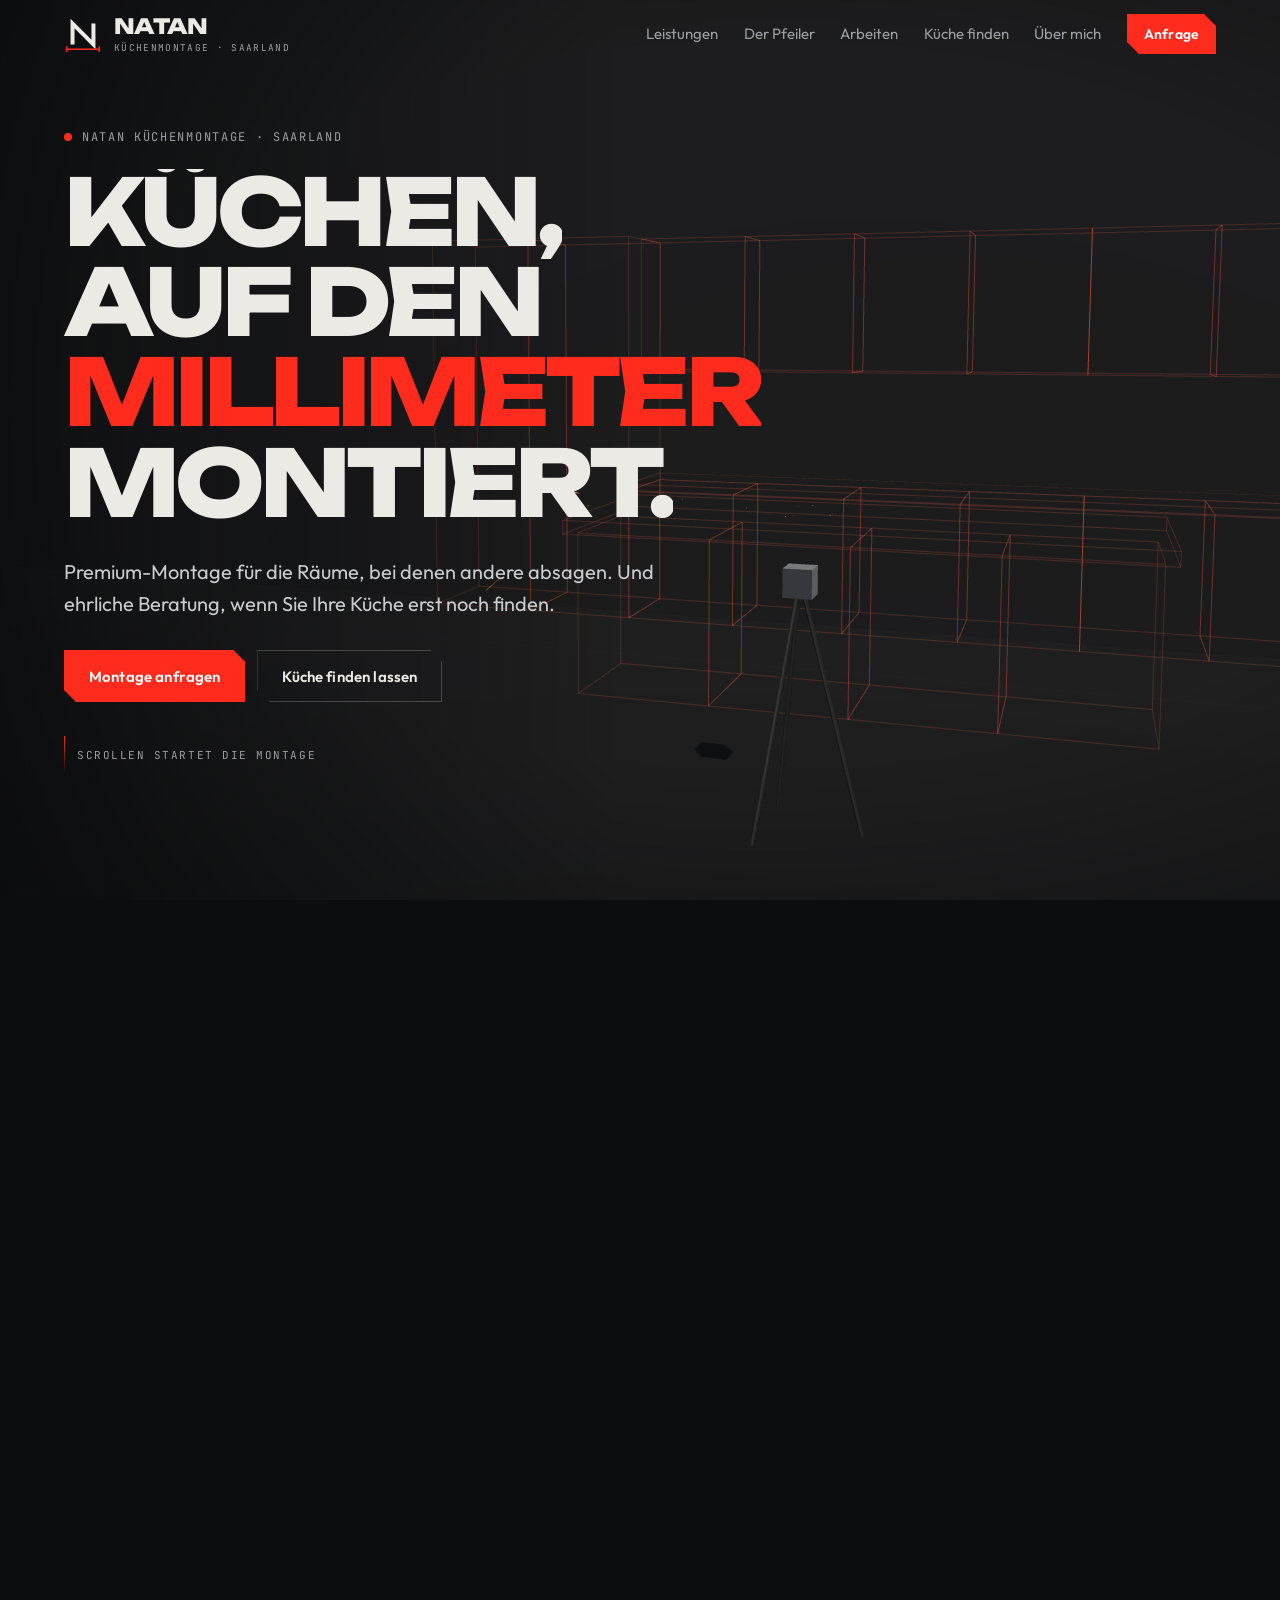
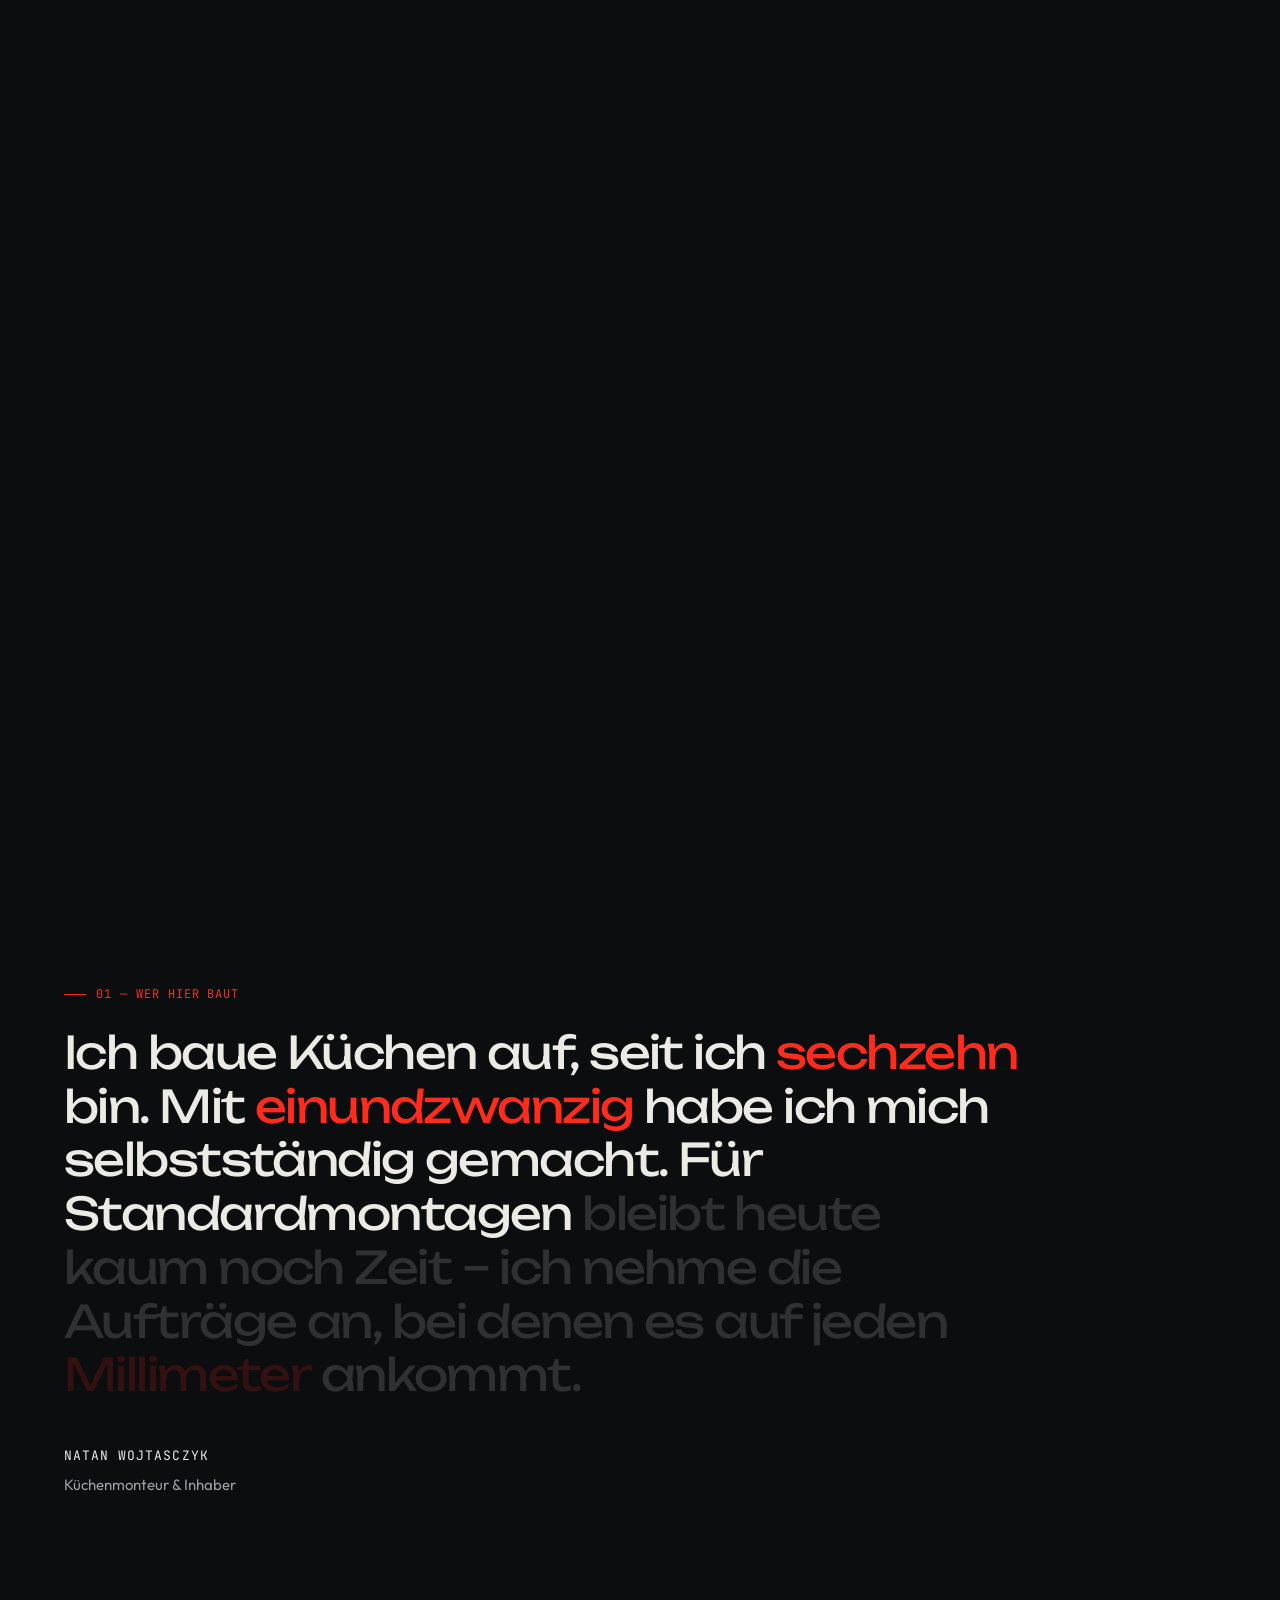
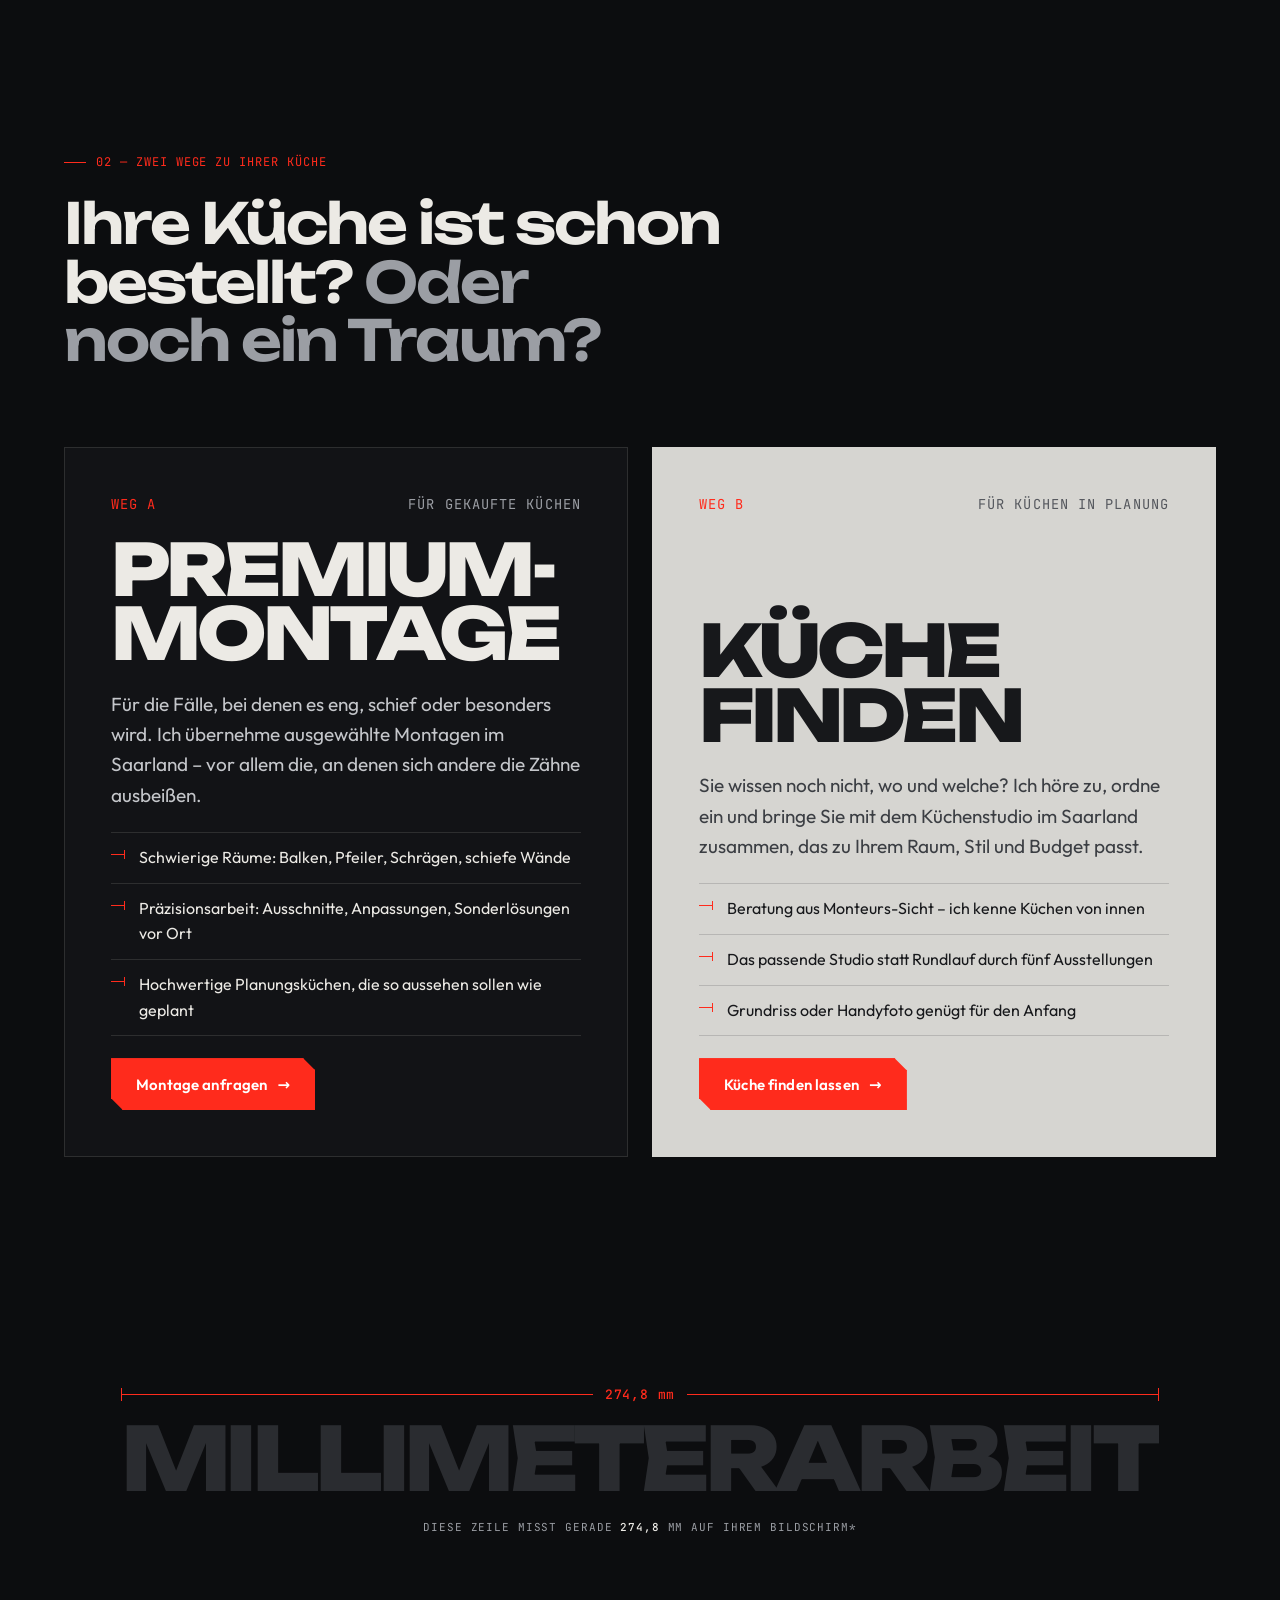
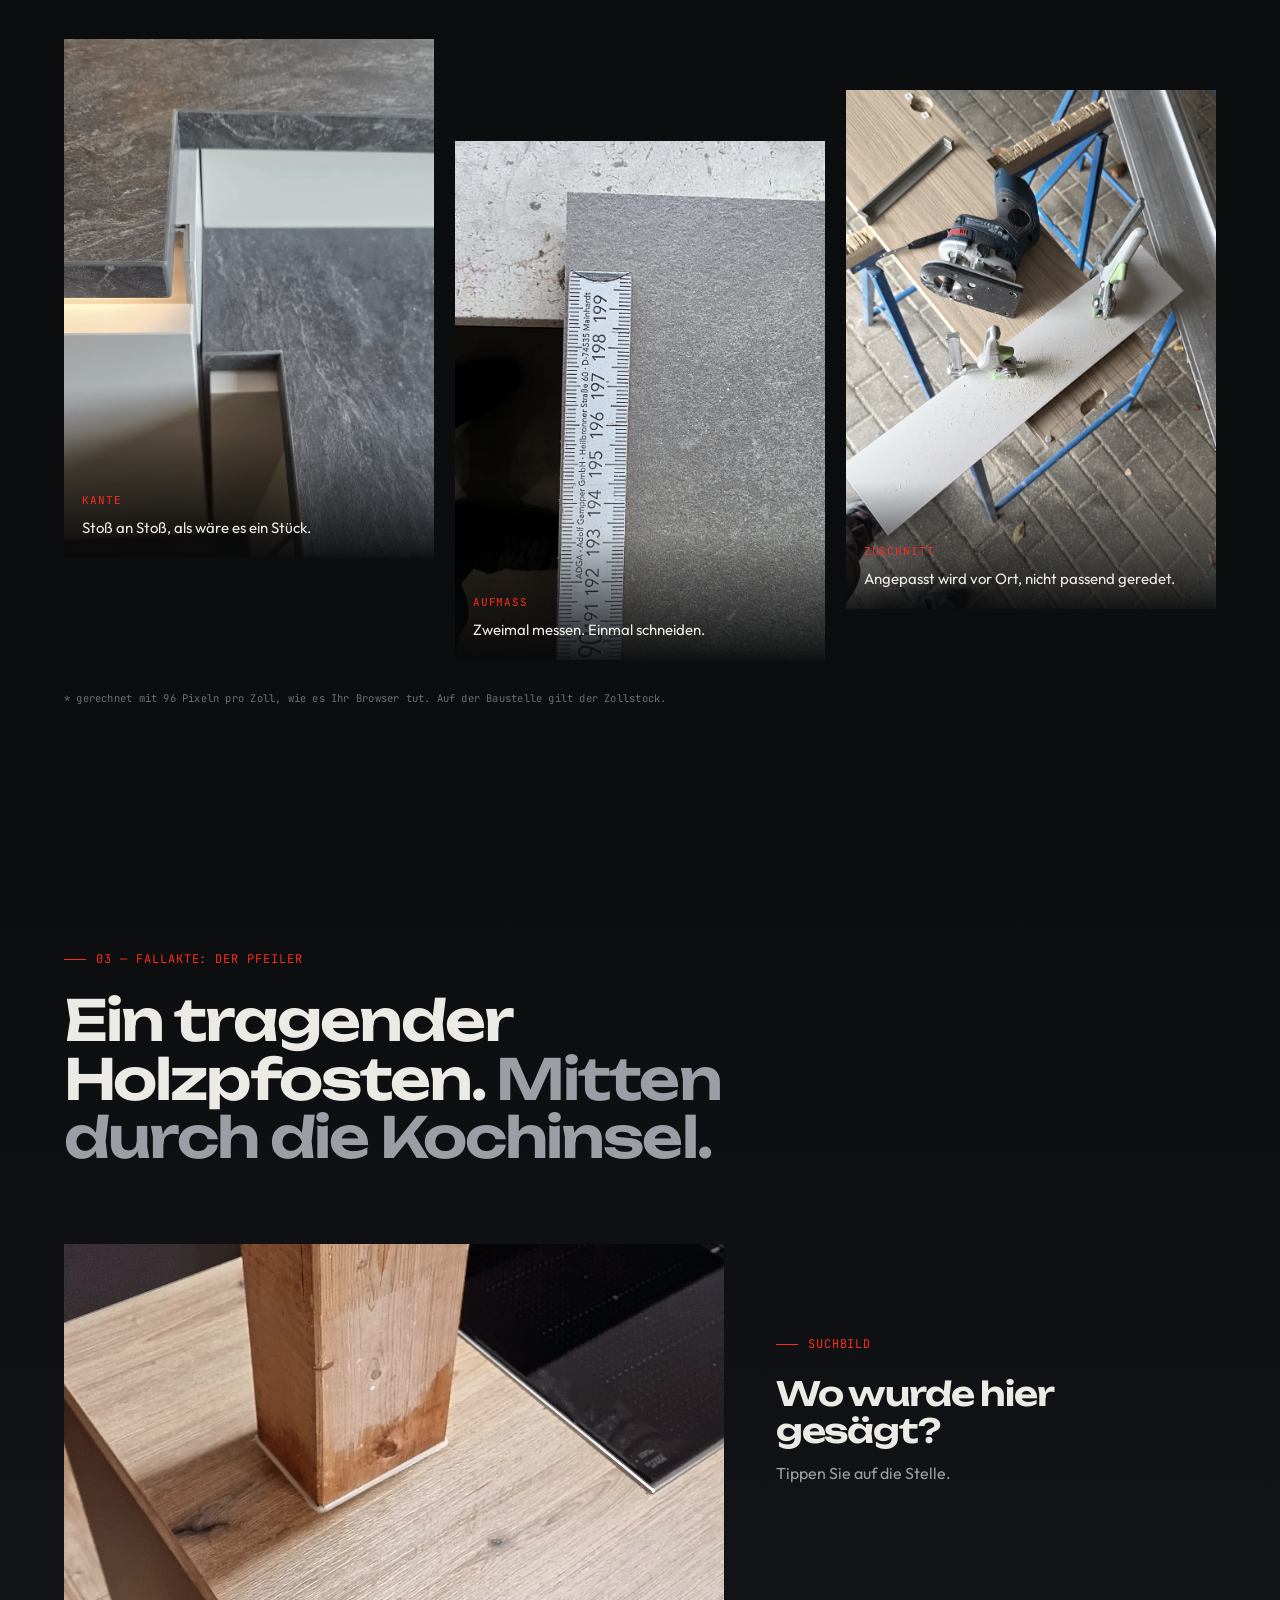
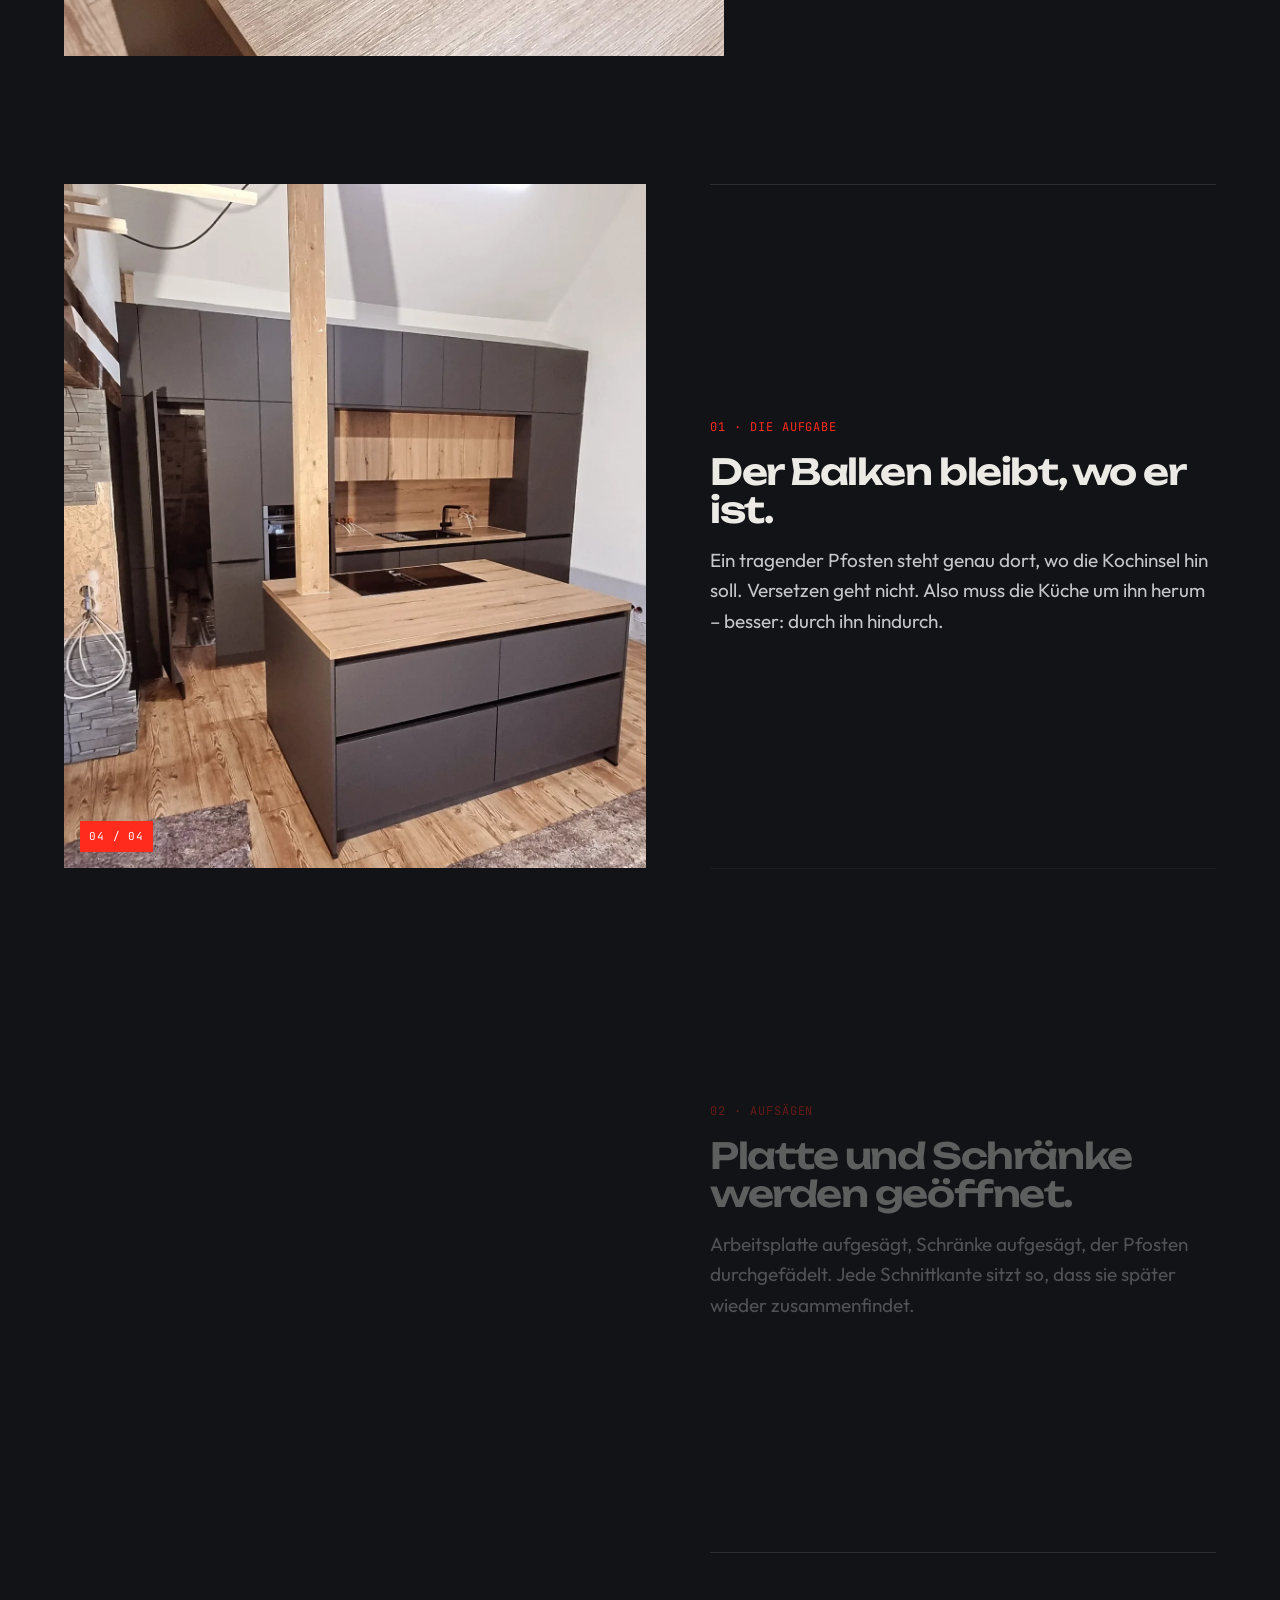
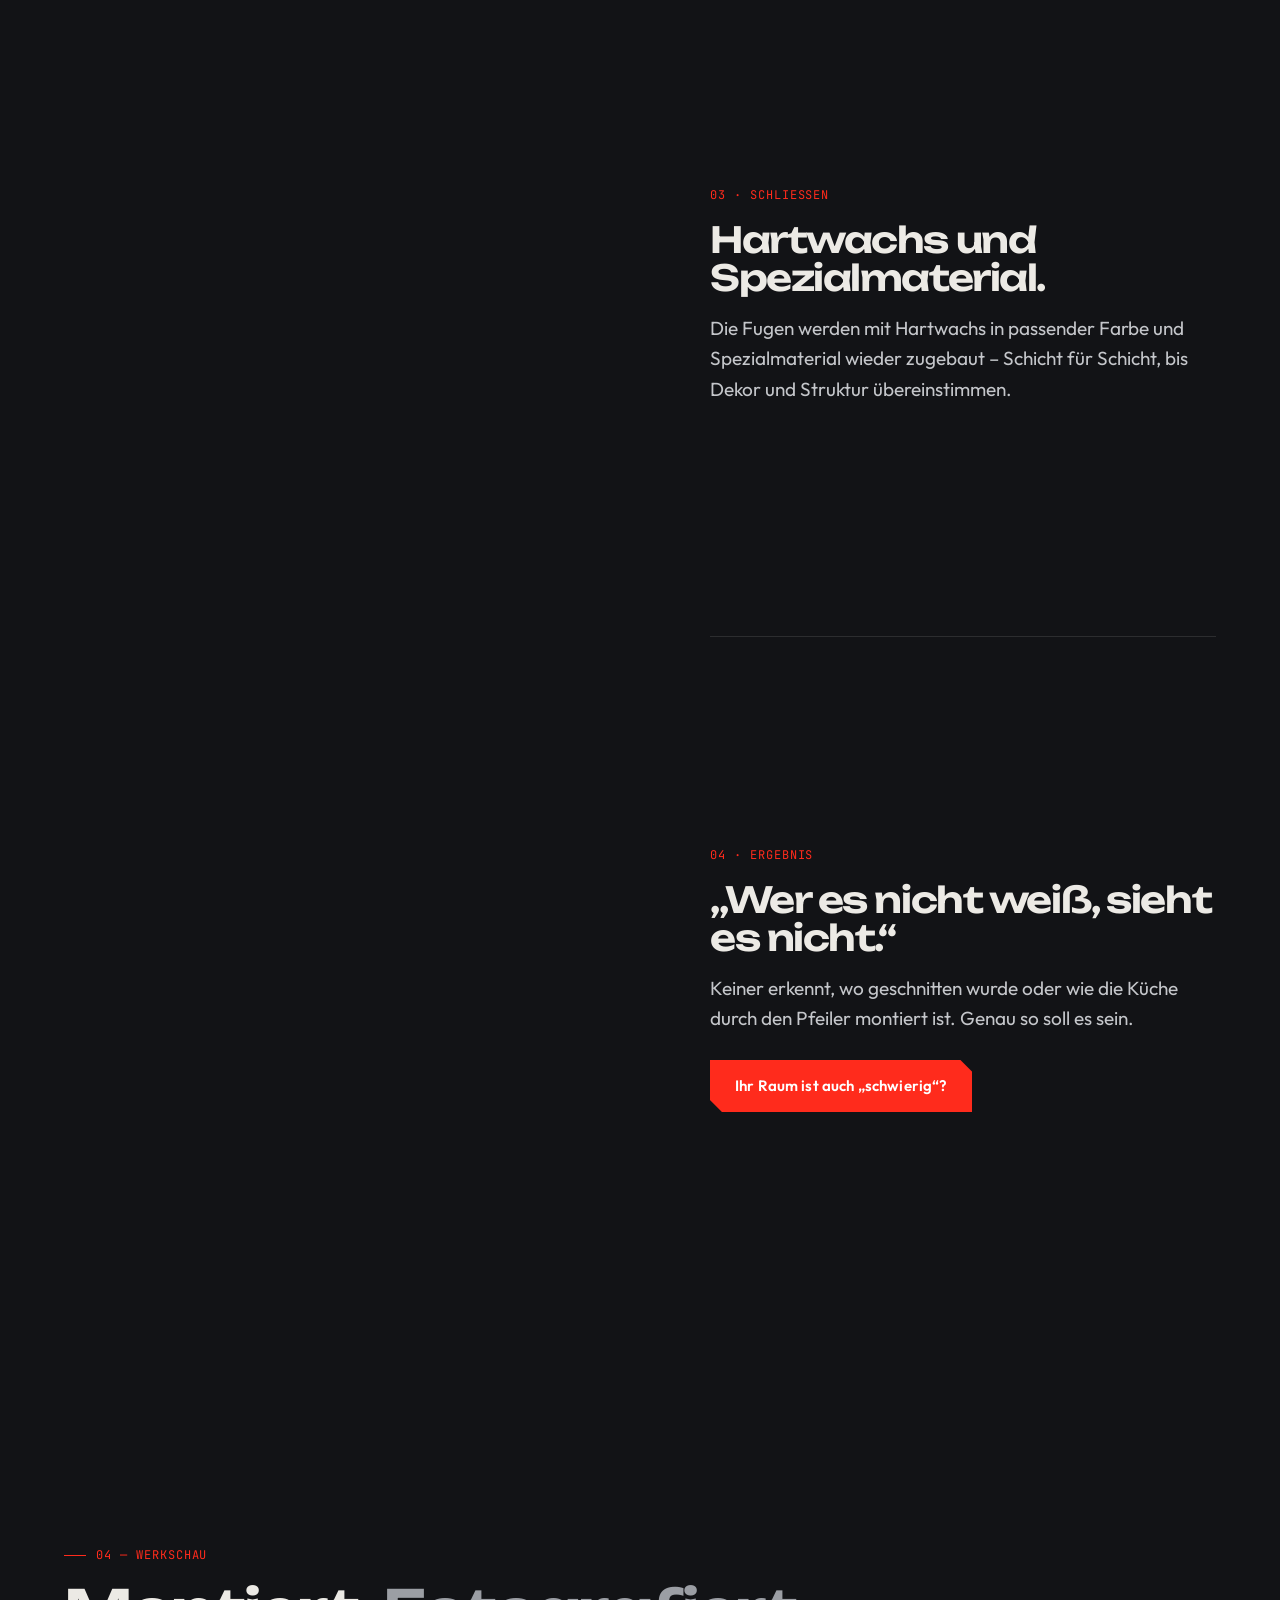
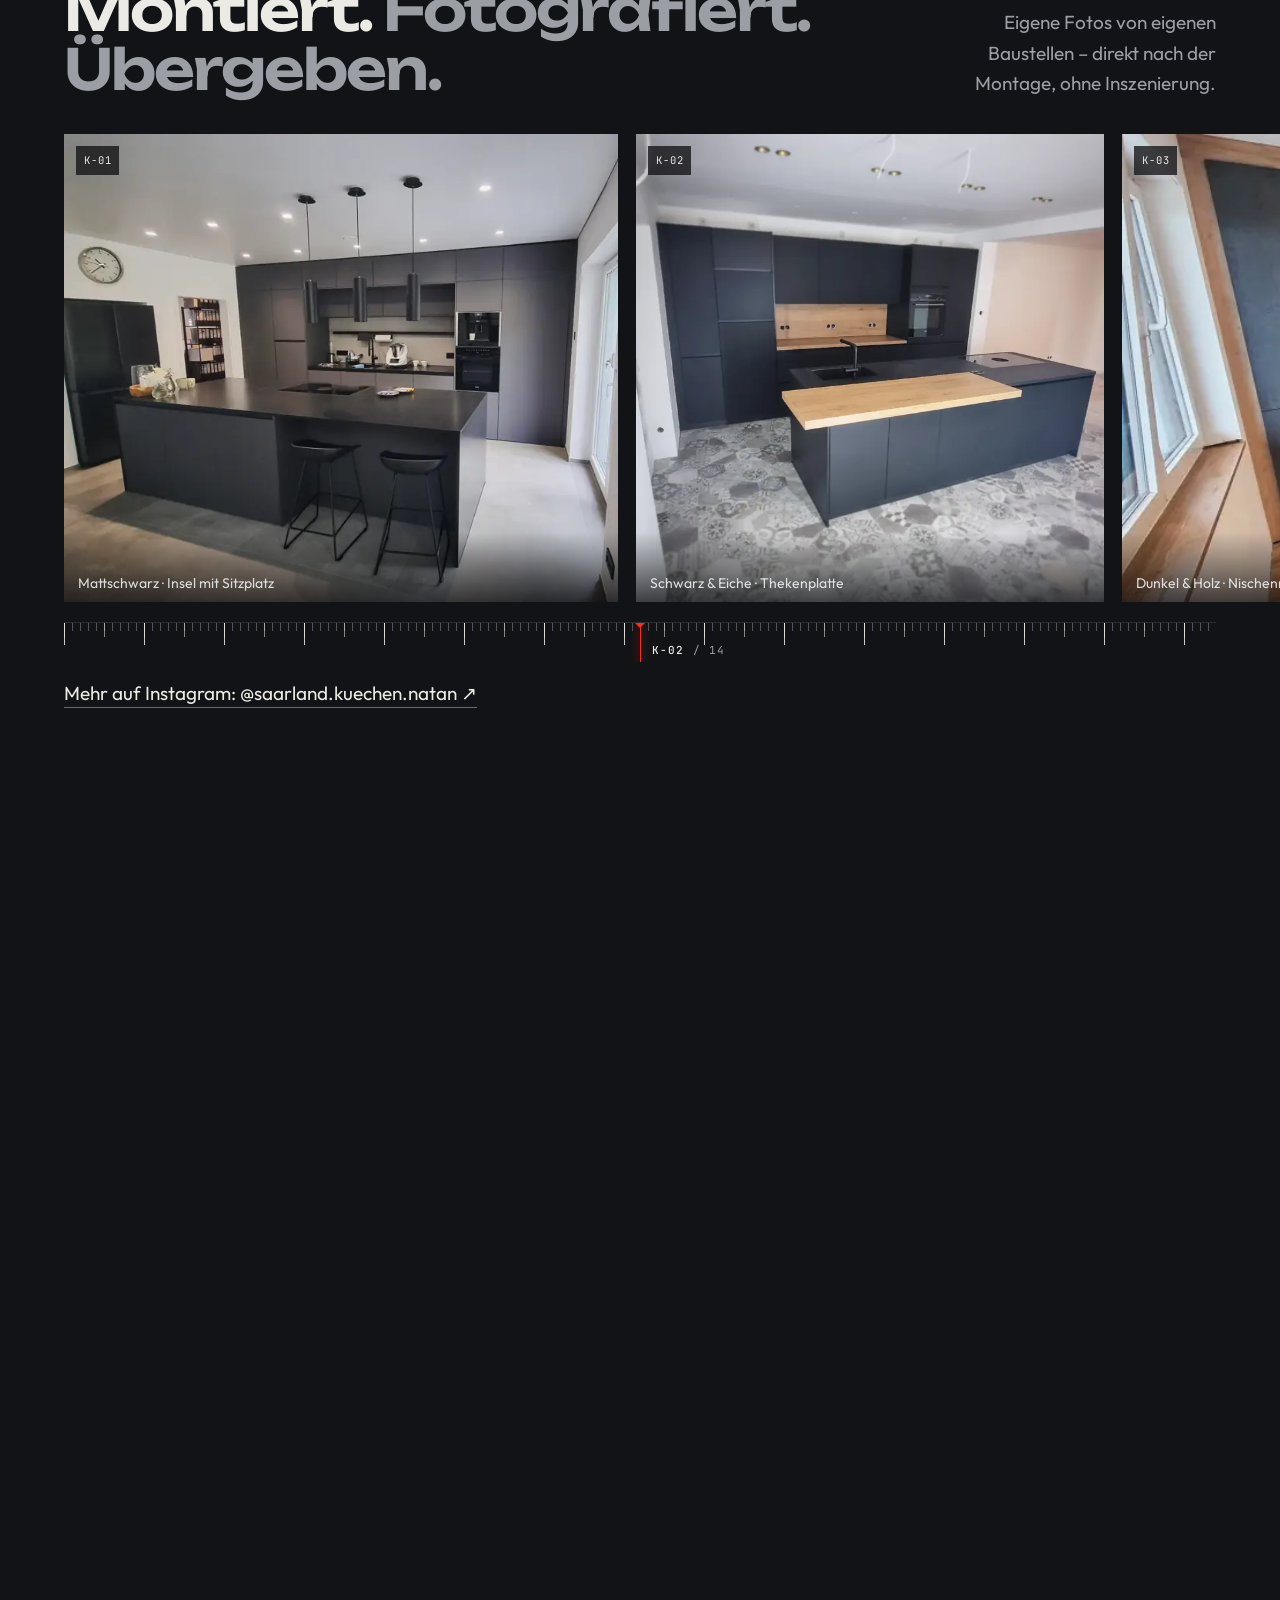
==== commit fe5fb511: "Abschnitt-für-Abschnitt-Überarbeitung: Lesbarkeit, Navigation, neue interaktive Elemente Co-Authored" ====
--- a/index.html
+++ b/index.html
@@ -23,7 +23,7 @@
 <link rel="apple-touch-icon" href="img/apple-touch-icon.png">
 <link rel="preload" href="fonts/unbounded-latin-800-normal.woff2" as="font" type="font/woff2" crossorigin>
 <link rel="preload" href="fonts/outfit-latin-400-normal.woff2" as="font" type="font/woff2" crossorigin>
-<link rel="stylesheet" href="assets/site.css?v=1">
+<link rel="stylesheet" href="assets/site.css?v=2">
 <script type="importmap">{"imports":{"three":"./js/three.module.min.js"}}</script>
 <script type="application/ld+json">{"@context":"https://schema.org","@graph":[{"@type":"HomeAndConstructionBusiness","@id":"https://natan.saarland/#business","name":"Natan Küchenmontage","legalName":"Natan Wojtasczyk Montage & Vertrieb","description":"Premium-Küchenmontage im Saarland für schwierige Räume und Präzisionsarbeit sowie Beratung und Vermittlung beim Küchenkauf an passende Küchenstudios im Saarland.","url":"https://natan.saarland/","email":"info@natan.saarland","telephone":"+49 1515 6743442","image":"https://natan.saarland/img/og.jpg","logo":"https://natan.saarland/img/apple-touch-icon.png","address":{"@type":"PostalAddress","streetAddress":"Römerstraße 25","postalCode":"66125","addressLocality":"Saarbrücken","addressRegion":"Saarland","addressCountry":"DE"},"areaServed":{"@type":"State","name":"Saarland"},"founder":{"@id":"https://natan.saarland/#natan"},"sameAs":["https://www.instagram.com/saarland.kuechen.natan/"],"knowsAbout":["Küchenmontage","Küchenmonteur","Einbauküchen","Arbeitsplatten-Ausschnitte","Küchenberatung","Küche kaufen im Saarland"],"hasOfferCatalog":{"@type":"OfferCatalog","name":"Leistungen","itemListElement":[{"@type":"Offer","itemOffered":{"@type":"Service","name":"Premium-Küchenmontage","areaServed":"Saarland"}},{"@type":"Offer","itemOffered":{"@type":"Service","name":"Küchenberatung und Vermittlung an Küchenstudios im Saarland","areaServed":"Saarland"}}]}},{"@type":"Person","@id":"https://natan.saarland/#natan","name":"Natan Wojtasczyk","jobTitle":"Küchenmonteur und Inhaber","worksFor":{"@id":"https://natan.saarland/#business"},"sameAs":["https://natanholding.de/","https://falcon-eye.de/"]},{"@type":"WebSite","@id":"https://natan.saarland/#web","url":"https://natan.saarland/","name":"Natan Küchenmontage","inLanguage":"de-DE"}]}</script>
 </head>
@@ -250,7 +250,7 @@
         <li><button type="button" class="wk" data-i="13"><img src="img/w/k14_s.webp" data-full="img/w/k14.webp" alt="Graue Rahmenfront-Küche mit heller Steinarbeitsplatte" width="720" height="405" loading="lazy"><span class="wk-n mono">K-14</span><span class="wk-t">Rahmenfronten · Stein</span></button></li>
       </ul>
     </div>
-    <div class="tape-ruler" aria-hidden="true"><div class="tr-in"></div><span class="tr-pin"></span></div>
+    <div class="tape-ruler" aria-hidden="true"><div class="tr-in"></div><span class="tr-pin"></span><span class="tr-n mono"><b>K-01</b> / 14</span></div>
     <p class="works-more"><a class="link" href="https://www.instagram.com/saarland.kuechen.natan/" target="_blank" rel="noopener">Mehr auf Instagram: @saarland.kuechen.natan ↗</a></p>
   </div>
 </section>
@@ -424,7 +424,7 @@
 
 <footer class="foot">
   <div class="wrap">
-    <p class="foot-big">Auf den Millimeter.</p>
+    <p class="foot-big">Auf den <span>Millimeter.</span></p>
     <div class="foot-row">
       <p><b>Natan Küchenmontage</b><br>Inhaber Natan Wojtasczyk<br>Römerstraße 25 · 66125 Saarbrücken</p>
       <p><a href="tel:+4915156743442">+49 1515 6743442</a><br><a href="mailto:info@natan.saarland">info@natan.saarland</a><br><a href="https://www.instagram.com/saarland.kuechen.natan/" target="_blank" rel="noopener">Instagram ↗</a></p>
@@ -459,7 +459,7 @@
 <script src="js/lenis.min.js" defer></script>
 <script src="js/gsap.min.js" defer></script>
 <script src="js/ScrollTrigger.min.js" defer></script>
-<script src="assets/site.js?v=1" defer></script>
+<script src="assets/site.js?v=2" defer></script>
 <script type="module" src="assets/montage3d.js?v=1"></script>
 </body>
 </html>
--- a/assets/site.css
+++ b/assets/site.css
@@ -476,3 +476,33 @@
 .legal .back{display:inline-block;margin-bottom:30px}
 
 @media (prefers-reduced-motion:reduce){*,*::before,*::after{animation-duration:.01ms!important;animation-iteration-count:1!important;transition-duration:.01ms!important;scroll-behavior:auto!important}}
+
+/* ===== Review-Runde: Feinschliff ===== */
+/* Header bleibt auch über hellen Flächen (Logbuch) satt dunkel statt grau */
+.top.solid{background:rgba(12,13,15,.9)}
+/* Werkschau: Block passt auch auf 900 px hohe Bildschirme komplett ins Bild; Zähler am Maßband */
+.works-pin{padding:84px 0 26px}
+.wk{height:min(52vh,560px)}
+.track-wrap{position:relative}
+.tape-ruler{margin-top:20px}
+.tr-n{position:absolute;left:calc(50% + 12px);bottom:3px;font-size:11px;color:var(--mute);letter-spacing:.1em;white-space:nowrap}
+.tr-n b{color:var(--paper);font-weight:500}
+@media (max-width:860px){.wk{height:62vw;max-height:420px}.tape-ruler{margin-top:22px}}
+/* Logbuch: große Konturziffern, die beim Überfahren laserrot werden */
+.log-list{counter-reset:lg}
+.log-list li{transition:background .4s var(--ease)}
+.log-list li::before{content:counter(lg,decimal-leading-zero);position:absolute;right:22px;top:20px;font:800 clamp(40px,4.6vw,68px)/1 var(--disp);letter-spacing:-.05em;color:transparent;-webkit-text-stroke:1px rgba(23,24,27,.2);transition:color .45s var(--ease),-webkit-text-stroke-color .45s,transform .6s var(--ease);pointer-events:none}
+.log-list li:hover{background:rgba(255,255,255,.28)}
+.log-list li:hover::before{color:var(--laser);-webkit-text-stroke-color:var(--laser);transform:translateY(-4px)}
+.log-list li p{position:relative}
+@media (max-width:600px){.log-list li::before{right:0;top:22px;font-size:40px}}
+/* Gruppe: Laser-Unterstrich beim Überfahren */
+.g-card{position:relative;overflow:hidden}
+a.g-card::after{content:"";position:absolute;left:0;right:0;bottom:0;height:2px;background:var(--laser);transform:scaleX(0);transform-origin:left;transition:transform .5s var(--ease)}
+a.g-card:hover::after{transform:none}
+/* Footer: Schlusswort füllt sich beim Scrollen wie das Maß-Wort */
+.foot-big.fill{color:transparent;background:linear-gradient(90deg,var(--paper) var(--ff,0%),#25272c var(--ff,0%));-webkit-background-clip:text;background-clip:text;width:fit-content}
+.foot-big span{display:inline-block}
+.foot-big.fill span{color:transparent;background:linear-gradient(90deg,var(--laser) var(--ff,0%),#25272c var(--ff,0%));-webkit-background-clip:text;background-clip:text}
+/* Hero: Text räumt beim Start der Montage schneller das Feld (weniger Überlagerung mit dem 3D-Modell) */
+.hero:not(.is-start) .hero-copy{transition:opacity .35s var(--ease),transform .5s var(--ease)}
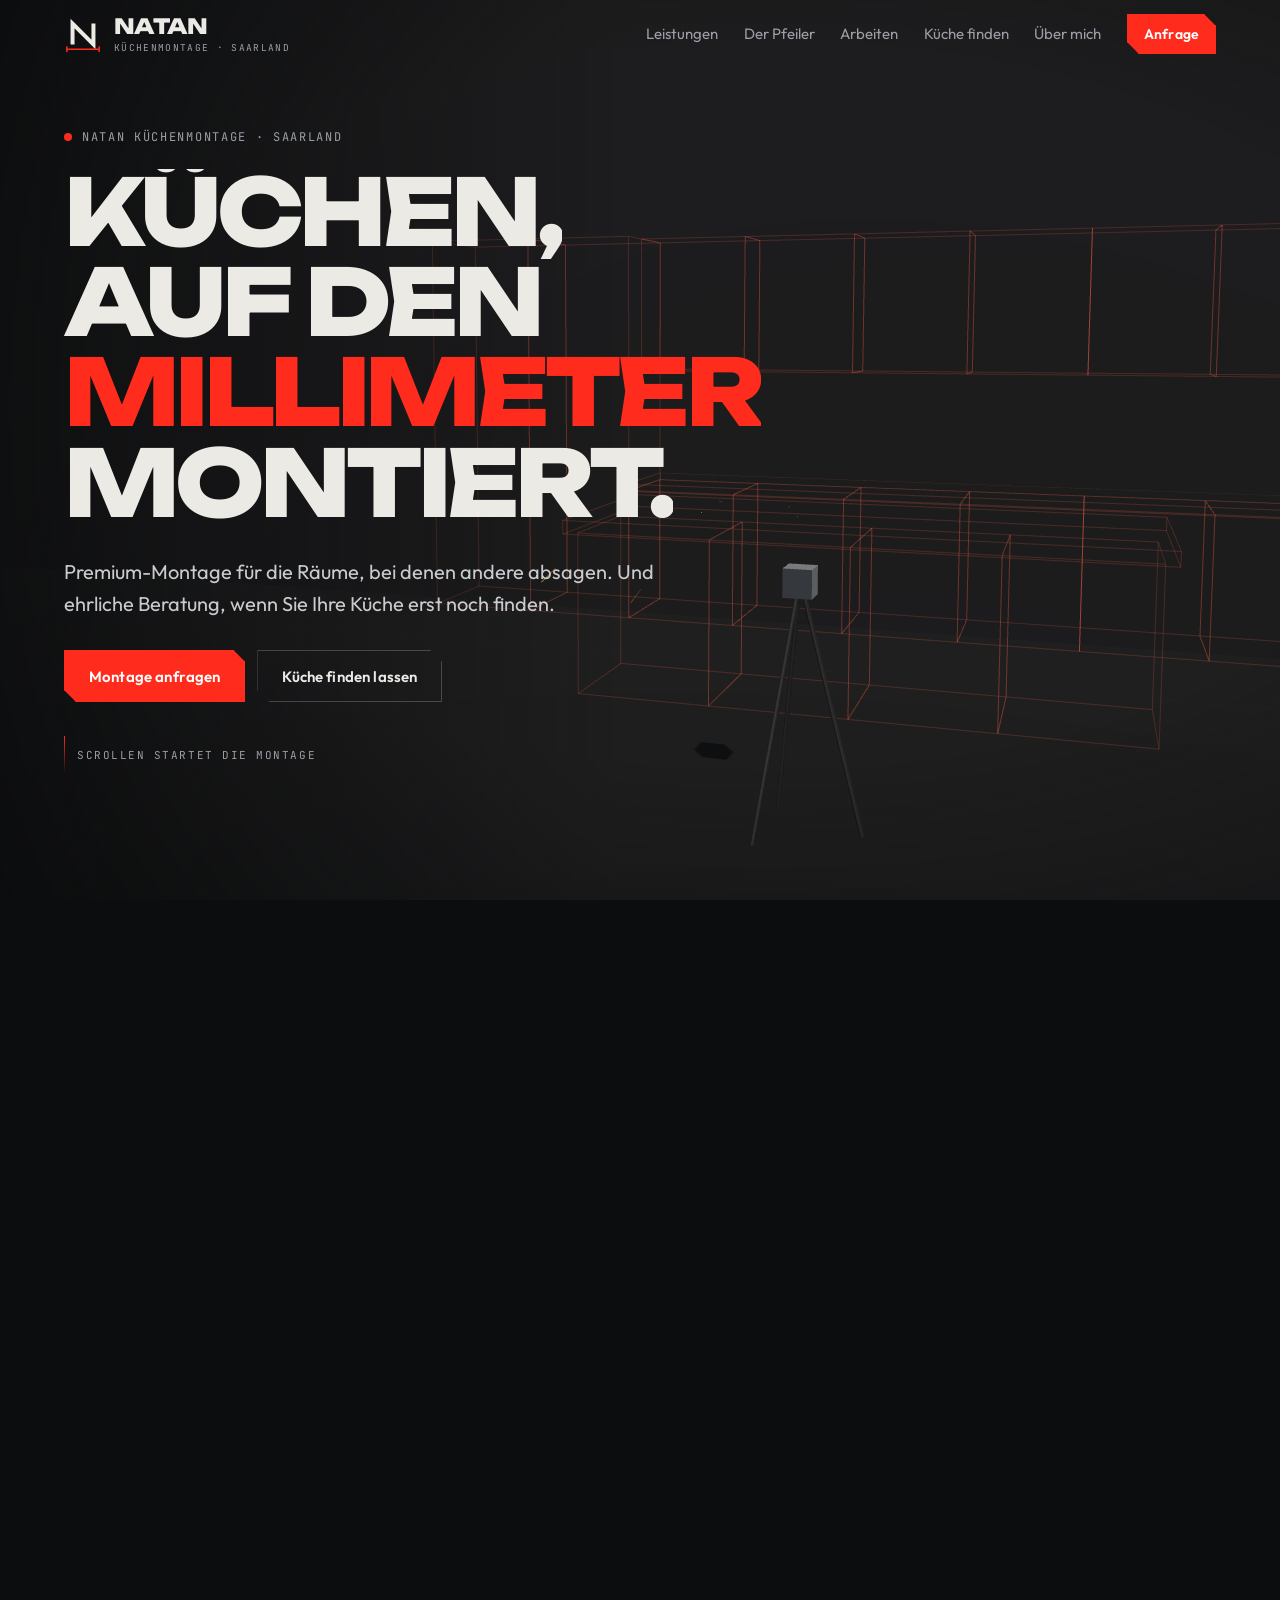
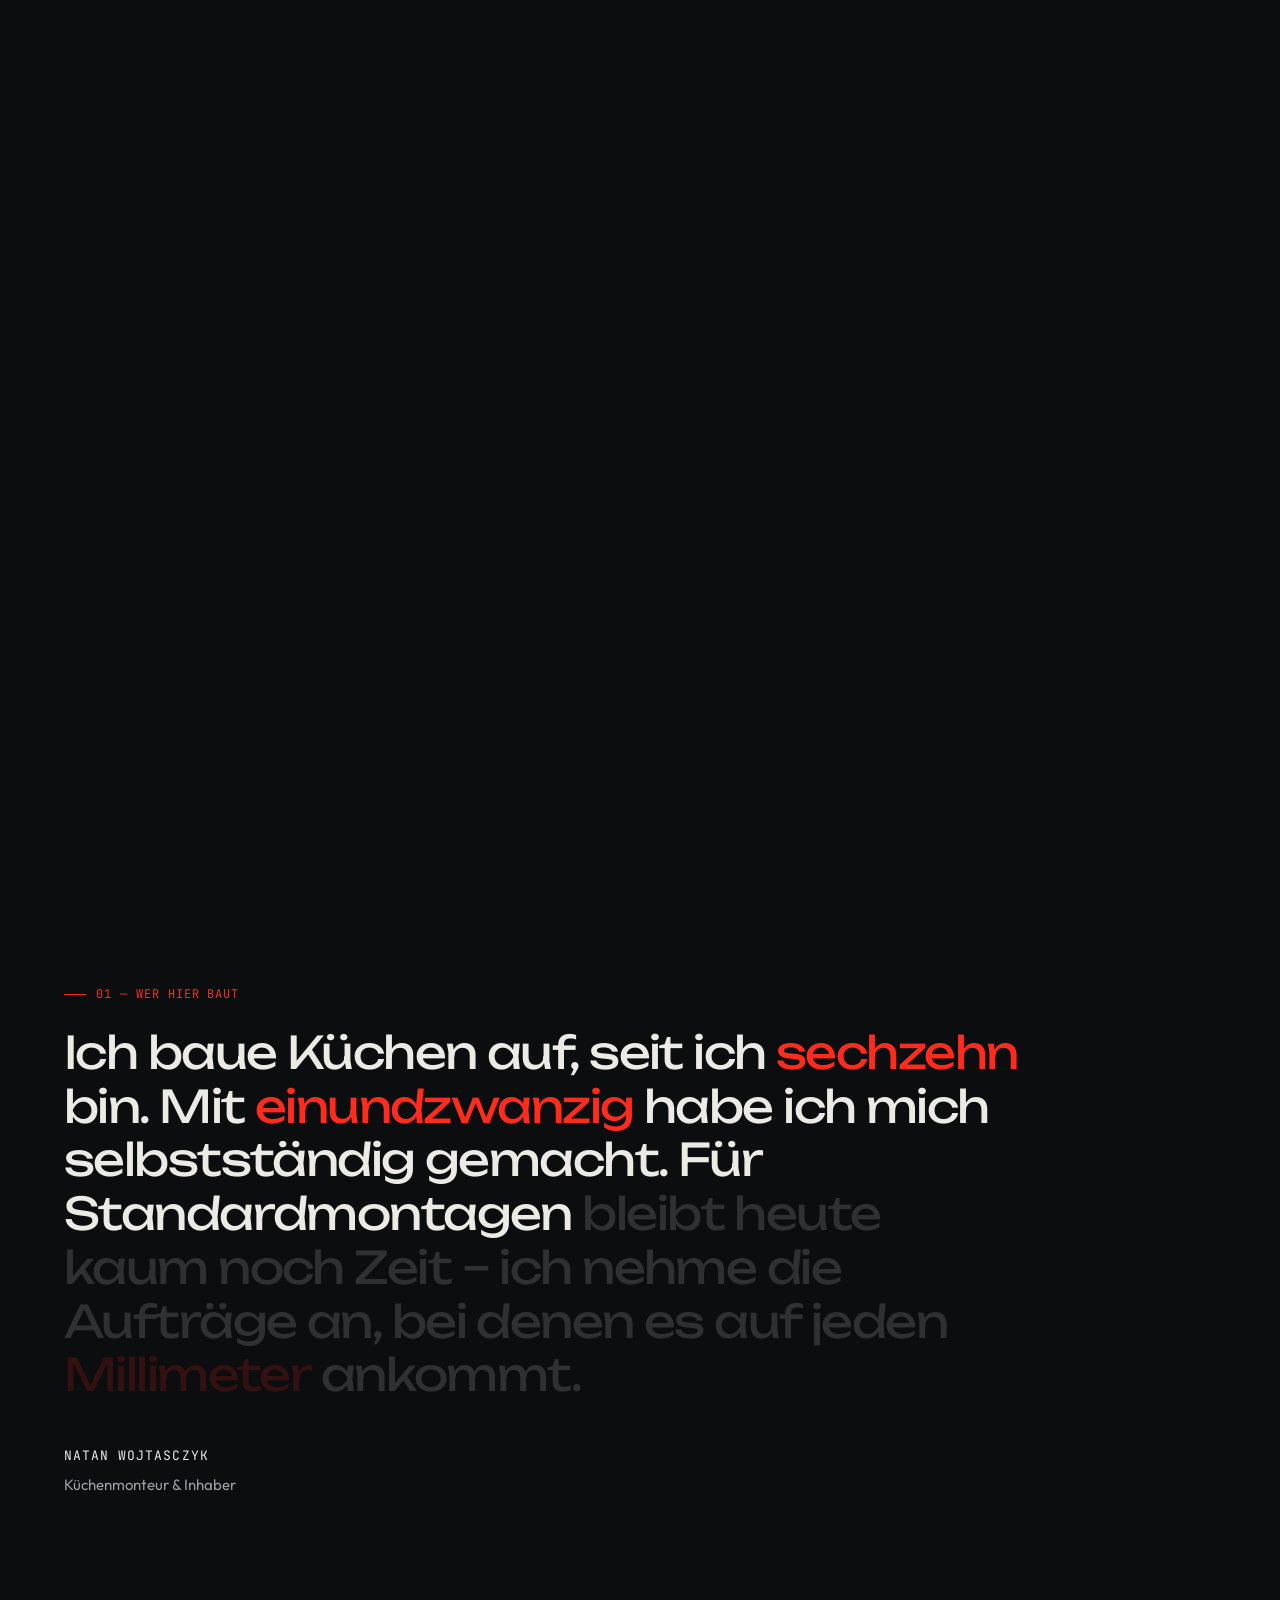
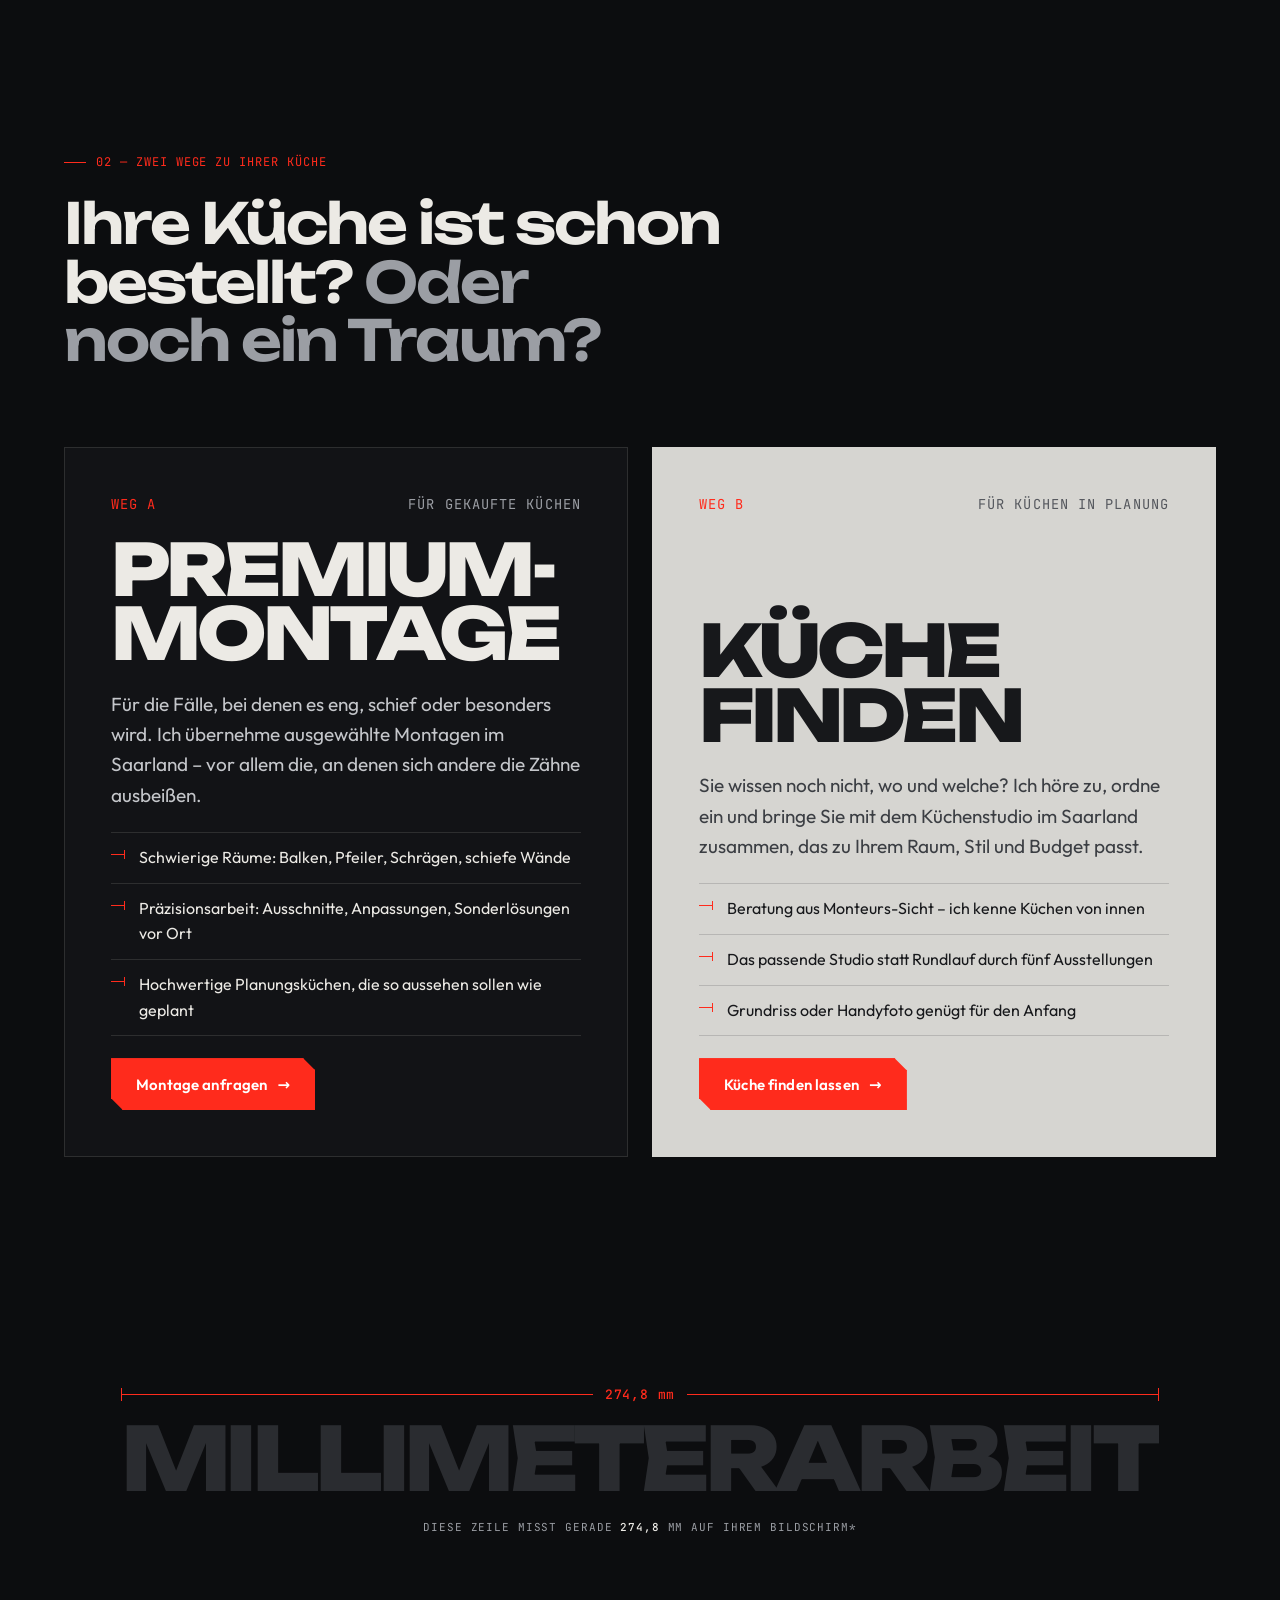
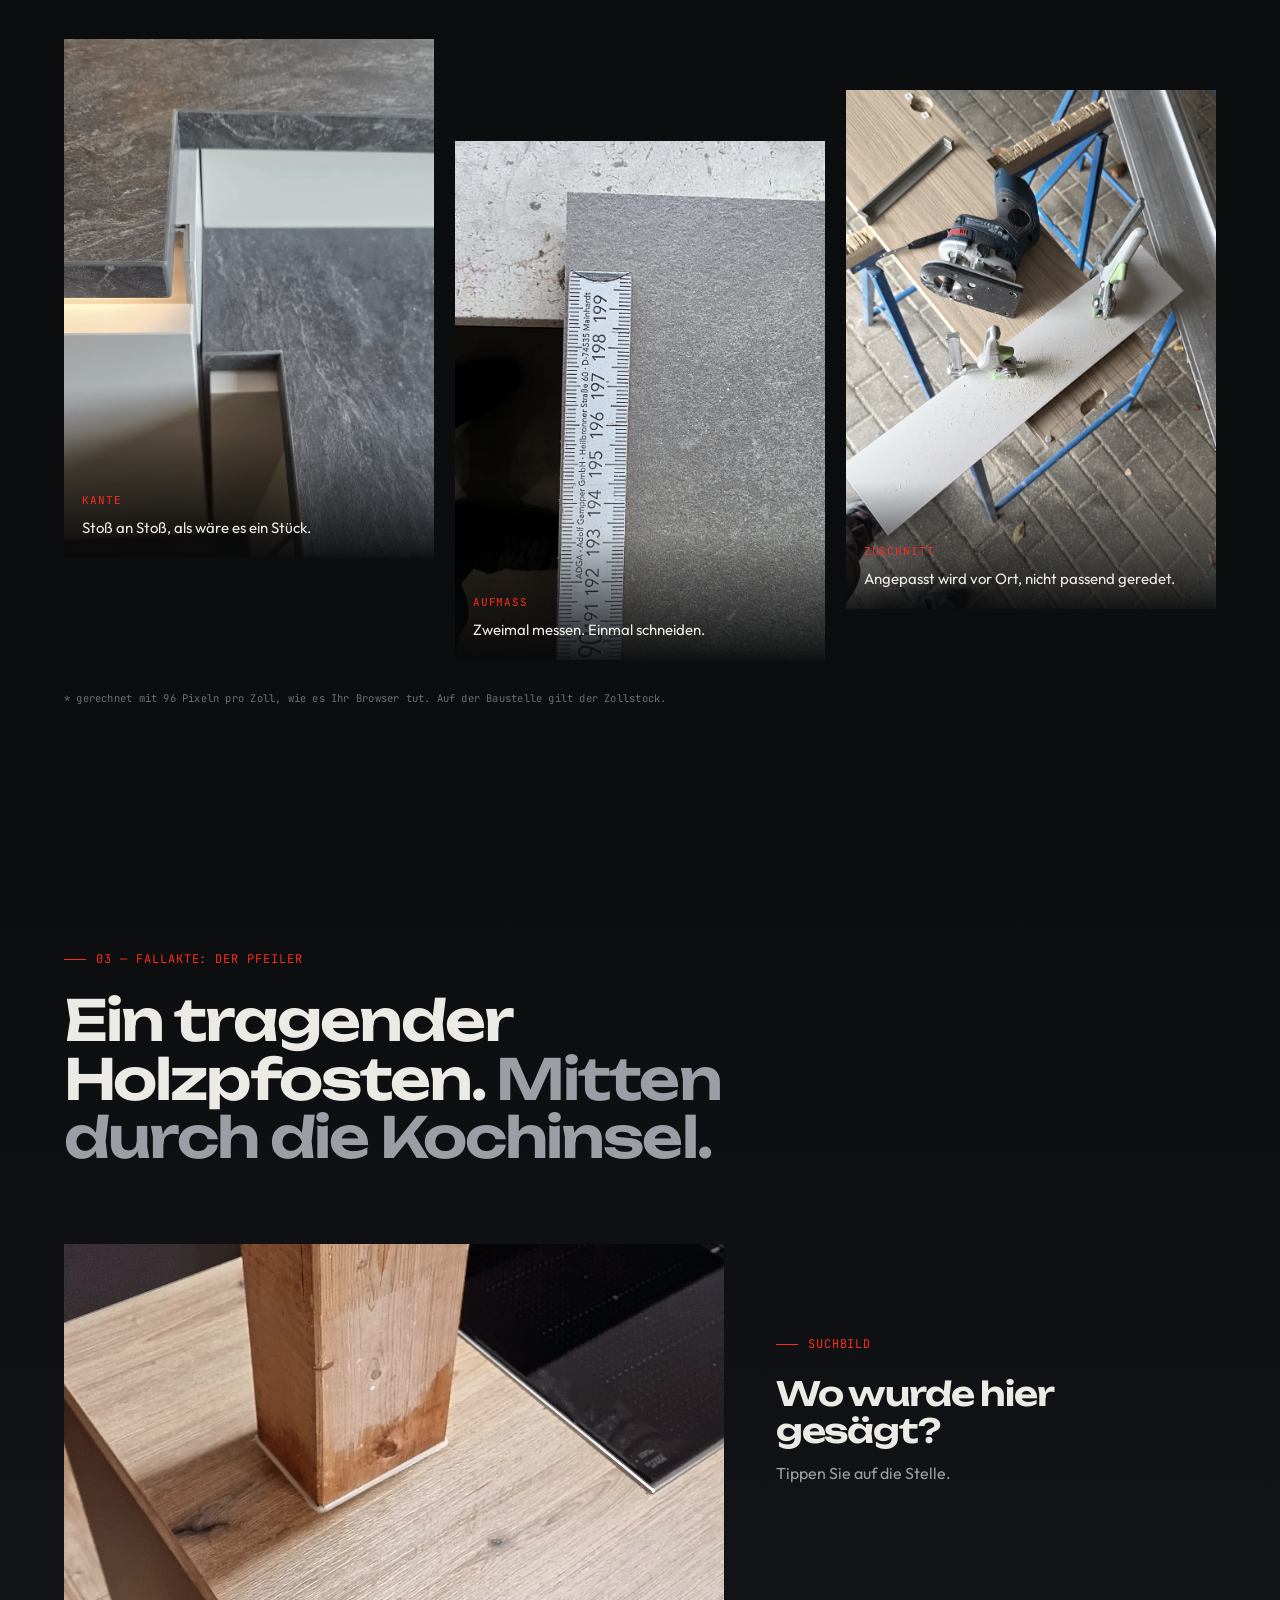
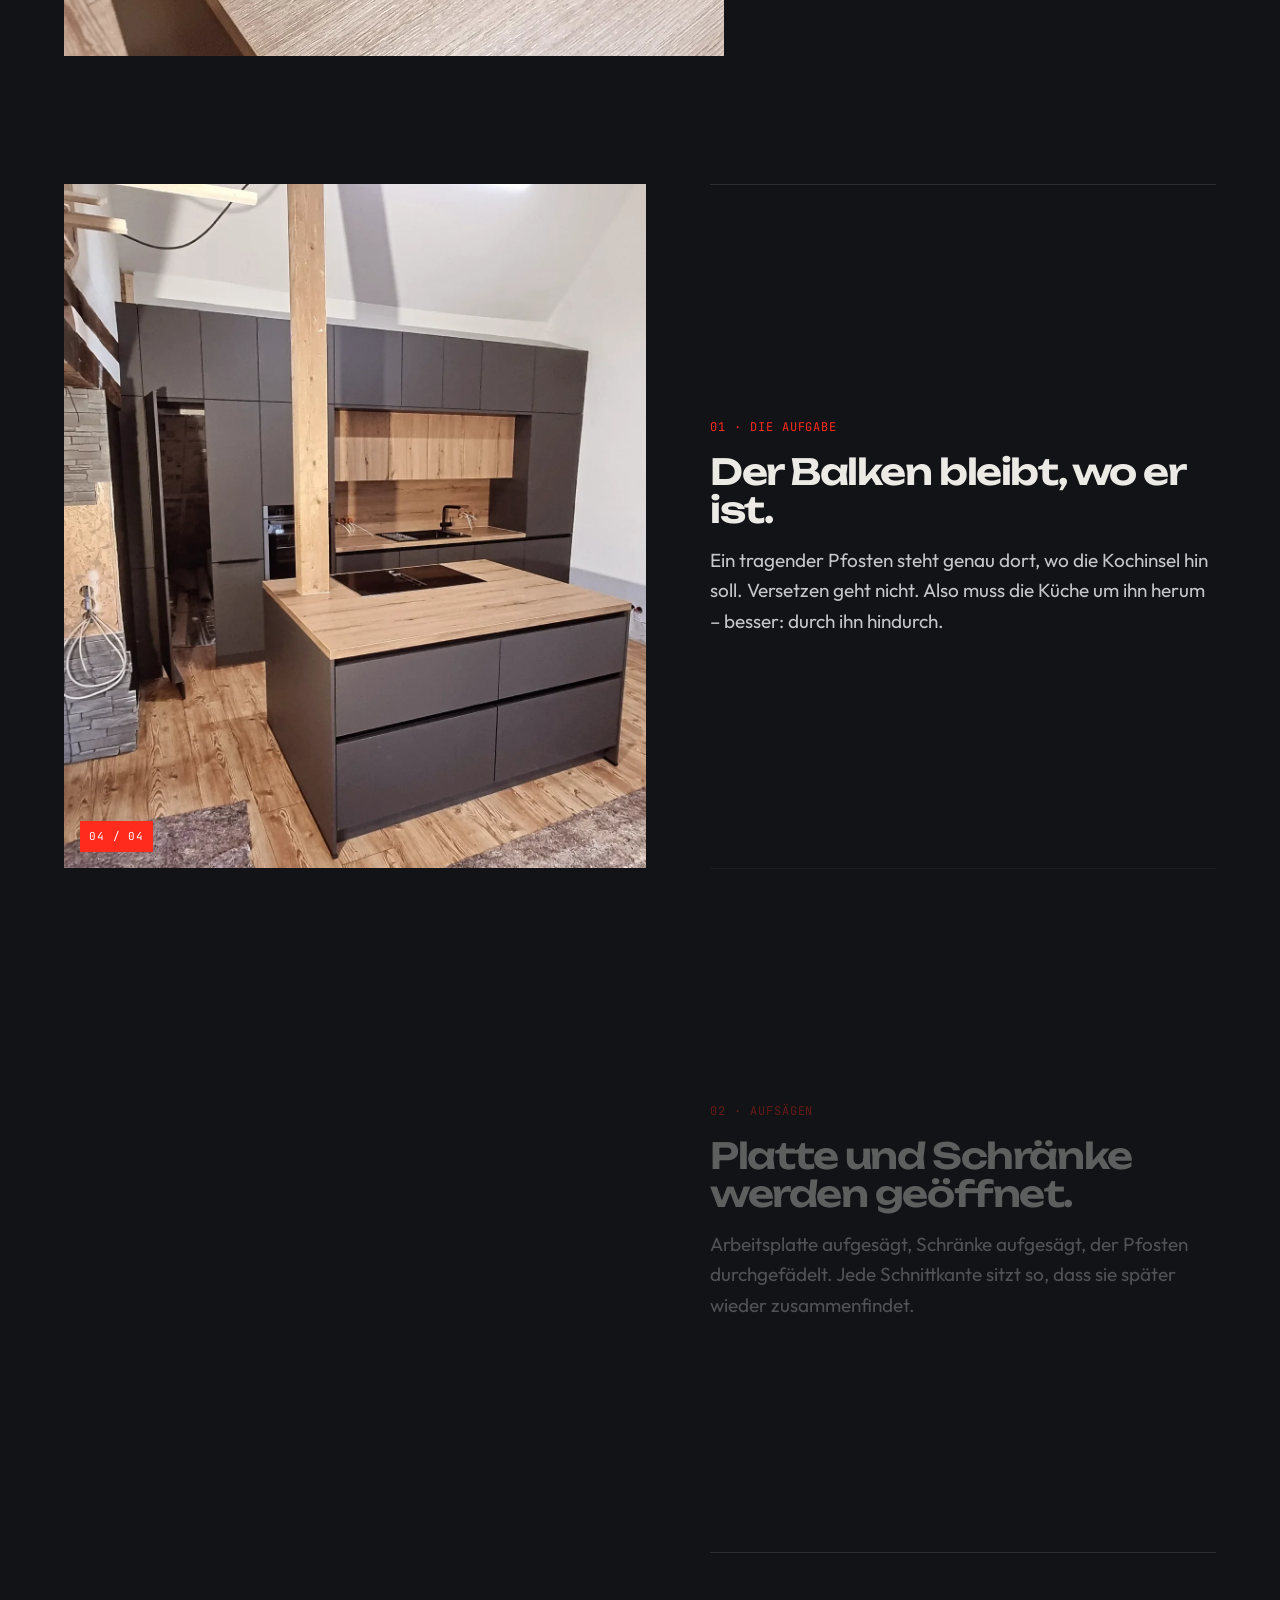
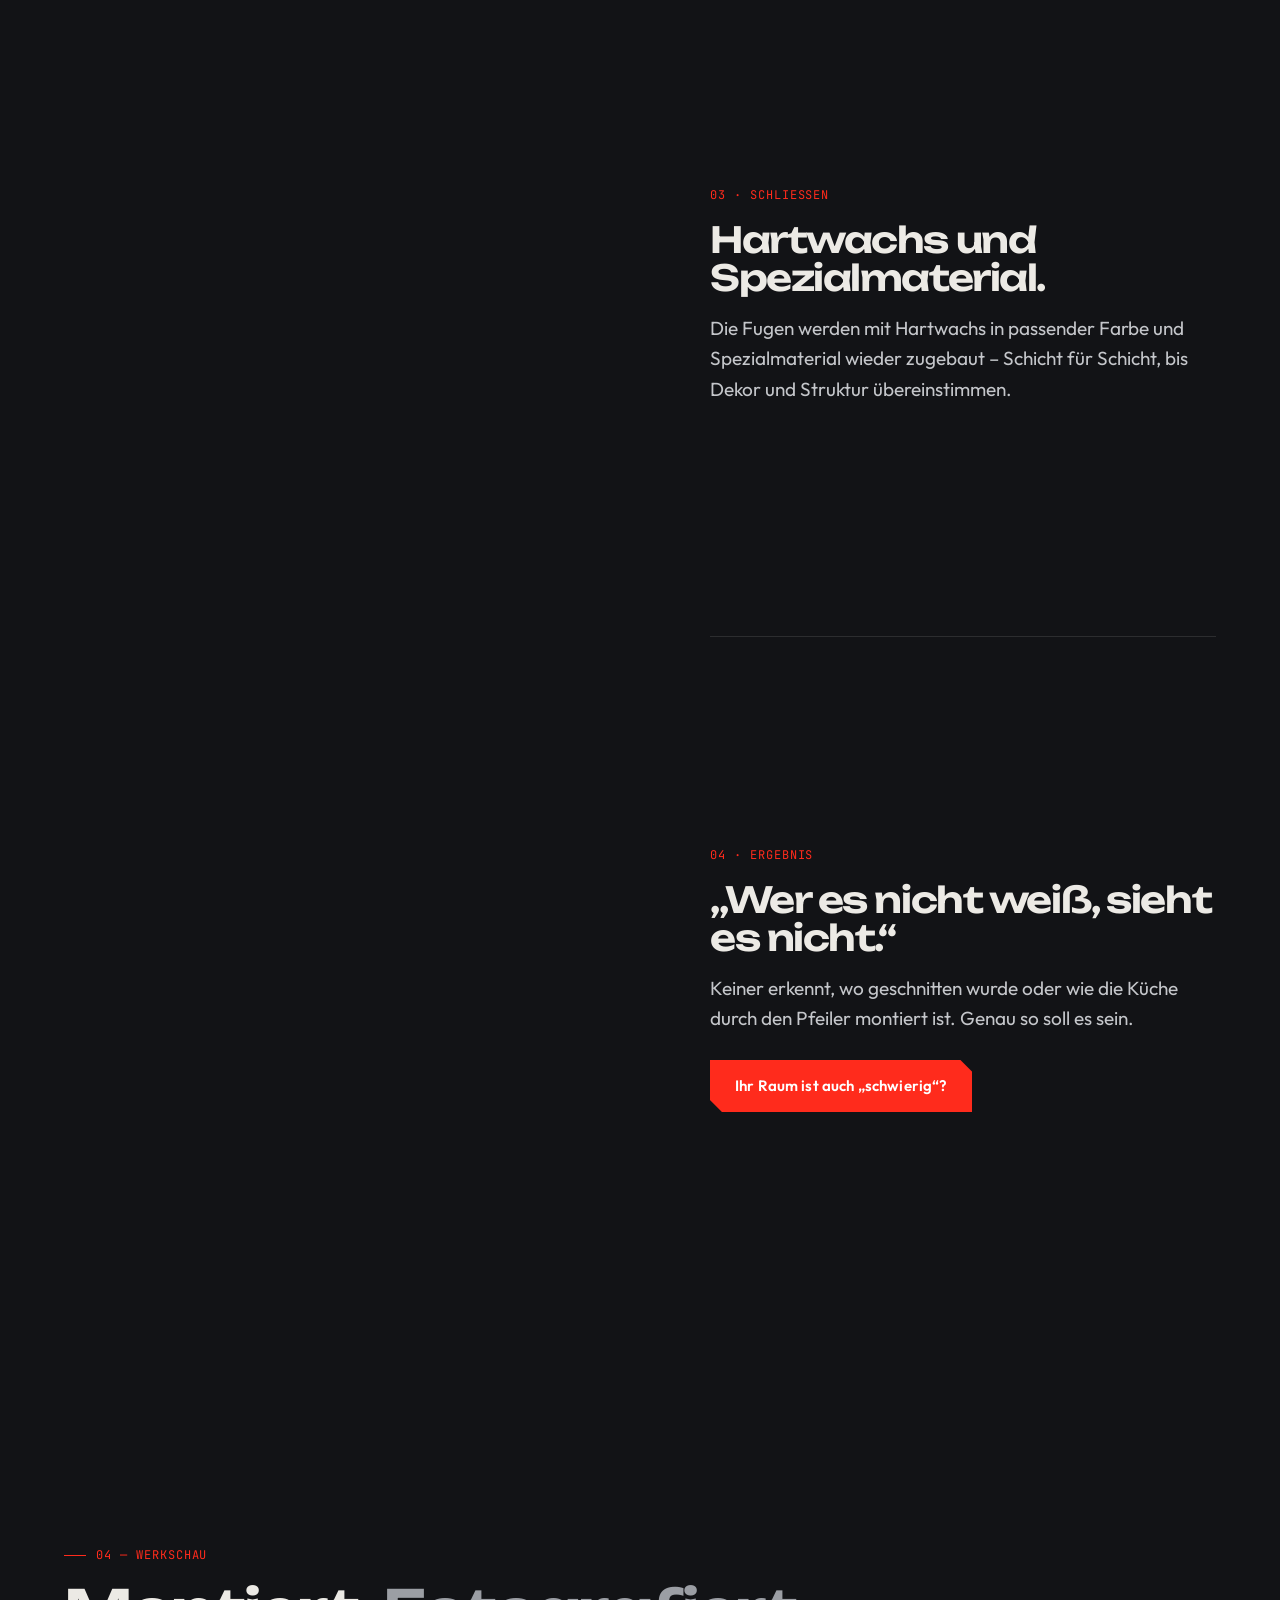
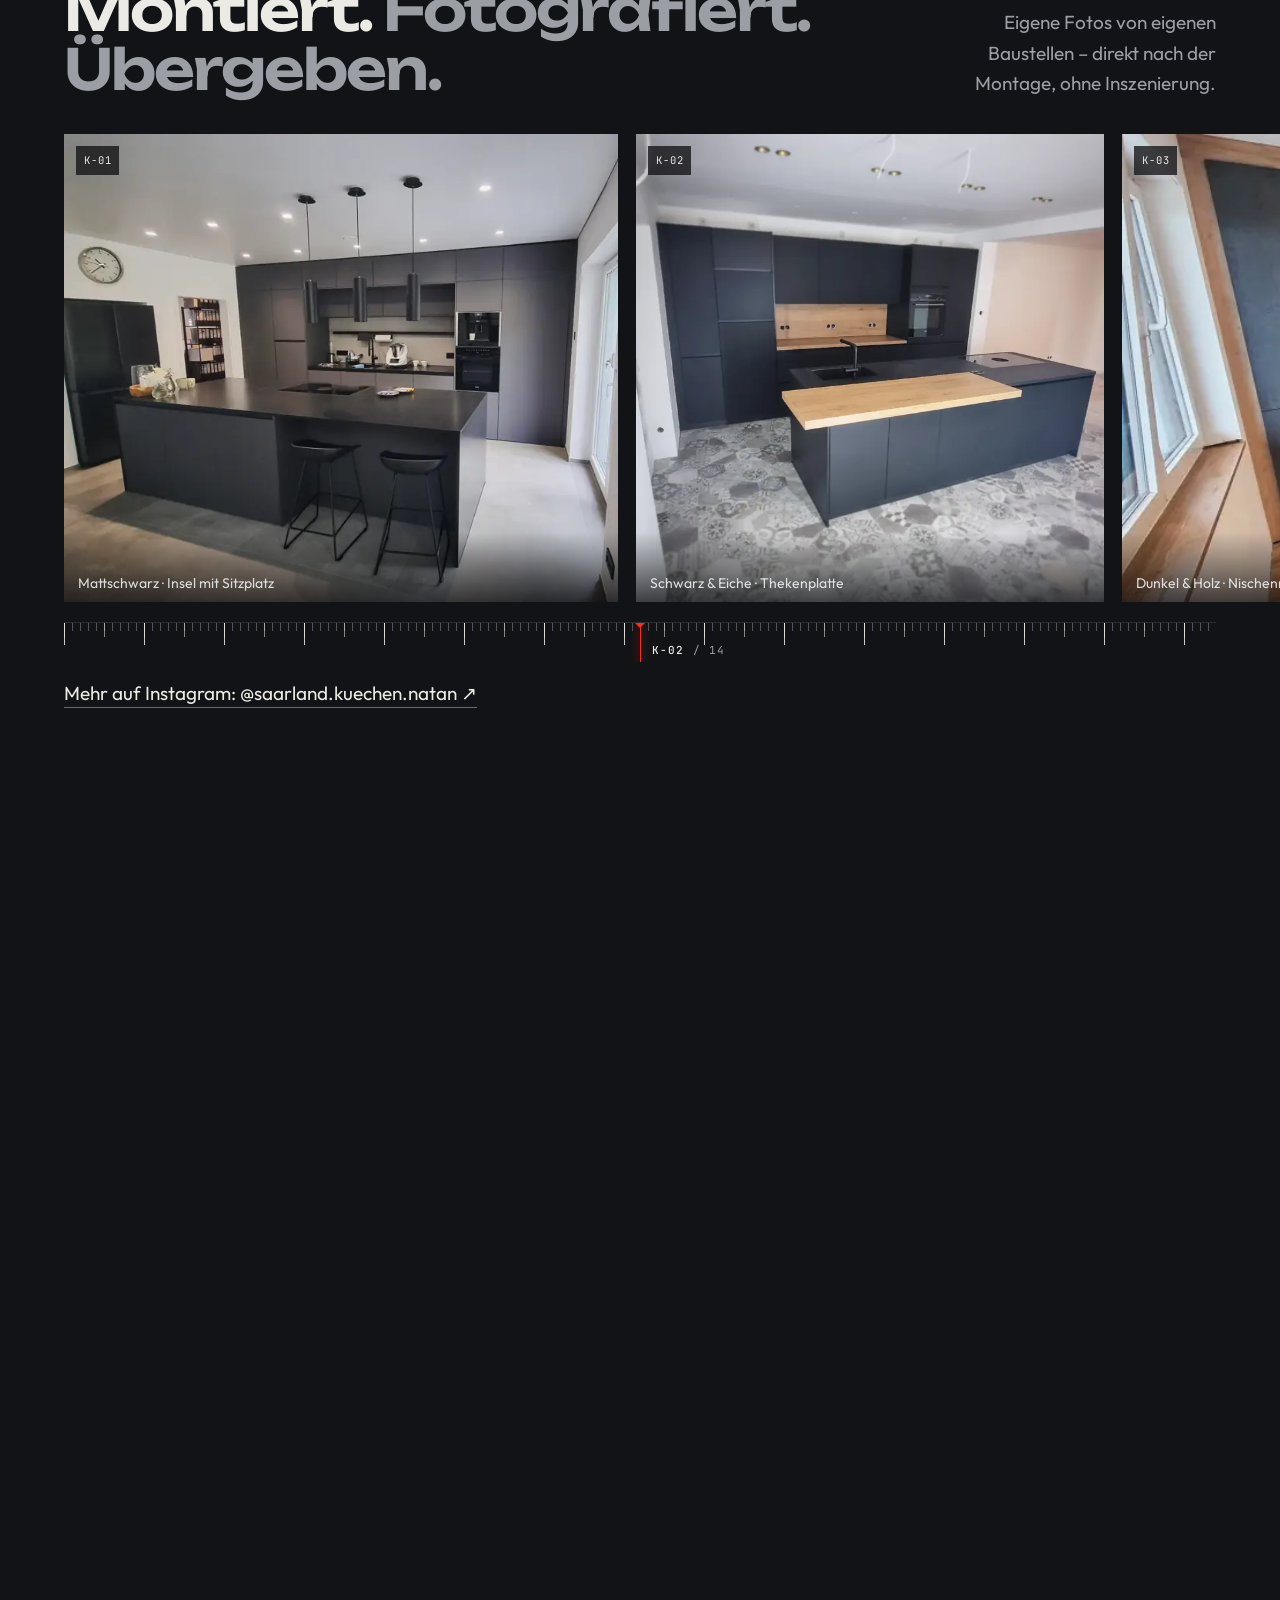
==== commit 23bf4d44: "natan.saarland: Prüfung vor dem Bewerben – Formular robuster, Werbe-Herkunft ohne Cookies, Telefonnu" ====
--- a/index.html
+++ b/index.html
@@ -23,17 +23,17 @@
 <link rel="apple-touch-icon" href="img/apple-touch-icon.png">
 <link rel="preload" href="fonts/unbounded-latin-800-normal.woff2" as="font" type="font/woff2" crossorigin>
 <link rel="preload" href="fonts/outfit-latin-400-normal.woff2" as="font" type="font/woff2" crossorigin>
-<link rel="stylesheet" href="assets/site.css?v=2">
+<link rel="stylesheet" href="assets/site.css?v=3">
 <script type="importmap">{"imports":{"three":"./js/three.module.min.js"}}</script>
-<script type="application/ld+json">{"@context":"https://schema.org","@graph":[{"@type":"HomeAndConstructionBusiness","@id":"https://natan.saarland/#business","name":"Natan Küchenmontage","legalName":"Natan Wojtasczyk Montage & Vertrieb","description":"Premium-Küchenmontage im Saarland für schwierige Räume und Präzisionsarbeit sowie Beratung und Vermittlung beim Küchenkauf an passende Küchenstudios im Saarland.","url":"https://natan.saarland/","email":"info@natan.saarland","telephone":"+49 1515 6743442","image":"https://natan.saarland/img/og.jpg","logo":"https://natan.saarland/img/apple-touch-icon.png","address":{"@type":"PostalAddress","streetAddress":"Römerstraße 25","postalCode":"66125","addressLocality":"Saarbrücken","addressRegion":"Saarland","addressCountry":"DE"},"areaServed":{"@type":"State","name":"Saarland"},"founder":{"@id":"https://natan.saarland/#natan"},"sameAs":["https://www.instagram.com/saarland.kuechen.natan/"],"knowsAbout":["Küchenmontage","Küchenmonteur","Einbauküchen","Arbeitsplatten-Ausschnitte","Küchenberatung","Küche kaufen im Saarland"],"hasOfferCatalog":{"@type":"OfferCatalog","name":"Leistungen","itemListElement":[{"@type":"Offer","itemOffered":{"@type":"Service","name":"Premium-Küchenmontage","areaServed":"Saarland"}},{"@type":"Offer","itemOffered":{"@type":"Service","name":"Küchenberatung und Vermittlung an Küchenstudios im Saarland","areaServed":"Saarland"}}]}},{"@type":"Person","@id":"https://natan.saarland/#natan","name":"Natan Wojtasczyk","jobTitle":"Küchenmonteur und Inhaber","worksFor":{"@id":"https://natan.saarland/#business"},"sameAs":["https://natanholding.de/","https://falcon-eye.de/"]},{"@type":"WebSite","@id":"https://natan.saarland/#web","url":"https://natan.saarland/","name":"Natan Küchenmontage","inLanguage":"de-DE"}]}</script>
+<script type="application/ld+json">{"@context":"https://schema.org","@graph":[{"@type":"HomeAndConstructionBusiness","@id":"https://natan.saarland/#business","name":"Natan Küchenmontage","legalName":"Natan Wojtasczyk Montage & Vertrieb","description":"Premium-Küchenmontage im Saarland für schwierige Räume und Präzisionsarbeit sowie Beratung und Vermittlung beim Küchenkauf an passende Küchenstudios im Saarland.","url":"https://natan.saarland/","email":"info@natan.saarland","telephone":"+49 151 56743442","image":"https://natan.saarland/img/og.jpg","logo":"https://natan.saarland/img/apple-touch-icon.png","address":{"@type":"PostalAddress","streetAddress":"Römerstraße 25","postalCode":"66125","addressLocality":"Saarbrücken","addressRegion":"Saarland","addressCountry":"DE"},"areaServed":{"@type":"State","name":"Saarland"},"founder":{"@id":"https://natan.saarland/#natan"},"sameAs":["https://www.instagram.com/saarland.kuechen.natan/"],"knowsAbout":["Küchenmontage","Küchenmonteur","Einbauküchen","Arbeitsplatten-Ausschnitte","Küchenberatung","Küche kaufen im Saarland"],"hasOfferCatalog":{"@type":"OfferCatalog","name":"Leistungen","itemListElement":[{"@type":"Offer","itemOffered":{"@type":"Service","name":"Premium-Küchenmontage","areaServed":"Saarland"}},{"@type":"Offer","itemOffered":{"@type":"Service","name":"Küchenberatung und Vermittlung an Küchenstudios im Saarland","areaServed":"Saarland"}}]}},{"@type":"Person","@id":"https://natan.saarland/#natan","name":"Natan Wojtasczyk","jobTitle":"Küchenmonteur und Inhaber","worksFor":{"@id":"https://natan.saarland/#business"},"sameAs":["https://natanholding.de/","https://falcon-eye.de/"]},{"@type":"WebSite","@id":"https://natan.saarland/#web","url":"https://natan.saarland/","name":"Natan Küchenmontage","inLanguage":"de-DE"}]}</script>
 </head>
 <body>
 <a class="skip" href="#main">Zum Inhalt springen</a>
 
 <header class="top" id="top">
-  <a class="brand" href="#montage" aria-label="Natan Küchenmontage – nach oben">
+  <a class="brand" href="#montage" aria-label="Natan Küchenmontage · Saarland – nach oben">
     <span class="mark" aria-hidden="true"><svg viewBox="0 0 40 40"><path d="M9 31V9l22 22V9" fill="none" stroke="currentColor" stroke-width="4.2" stroke-linejoin="miter"/><path d="M3 36h34M3 33v6M37 33v6" stroke="#ff2b1c" stroke-width="1.6"/></svg></span>
-    <span class="wm"><b>Natan</b><small>Küchenmontage · Saarland</small></span>
+    <span class="wm"><b>Natan</b> <small>Küchenmontage · Saarland</small></span>
   </a>
   <nav class="nav" aria-label="Hauptmenü">
     <a href="#wege">Leistungen</a><a href="#pfeiler">Der Pfeiler</a><a href="#arbeiten">Arbeiten</a><a href="#finden">Küche finden</a><a href="#natan">Über mich</a>
@@ -45,7 +45,7 @@
   <nav aria-label="Mobiles Menü">
     <a href="#wege"><span>01</span>Leistungen</a><a href="#pfeiler"><span>02</span>Der Pfeiler</a><a href="#arbeiten"><span>03</span>Arbeiten</a><a href="#finden"><span>04</span>Küche finden</a><a href="#natan"><span>05</span>Über mich</a><a href="#anfrage"><span>06</span>Anfrage</a>
   </nav>
-  <div class="mnav-c"><a href="tel:+4915156743442">+49 1515 6743442</a><a href="mailto:info@natan.saarland">info@natan.saarland</a></div>
+  <div class="mnav-c"><a href="tel:+4915156743442">+49 151 56743442</a><a href="mailto:info@natan.saarland">info@natan.saarland</a></div>
 </div>
 
 <main id="main">
@@ -54,7 +54,7 @@
 <section class="hero" id="montage" aria-label="Küchenmontage im Zeitraffer">
   <div class="stage">
     <canvas id="kc" aria-hidden="true"></canvas>
-    <img class="hero-fallback" src="img/w/hero.webp" alt="Fertig montierte Küche in Mattschwarz mit Kochinsel" width="1440" height="1216" fetchpriority="high">
+    <img class="hero-fallback" src="img/w/hero.webp" alt="Fertig montierte Küche in Mattschwarz mit Kochinsel" width="1440" height="1216" loading="lazy" decoding="async">
     <div class="vignette" aria-hidden="true"></div>
     <div class="dims" aria-hidden="true"></div>
 
@@ -327,7 +327,7 @@
       <h2 id="q-h" class="h2">Erzählen Sie mir <em>von Ihrer Küche.</em></h2>
       <p>Ich melde mich persönlich. Wenn es schneller gehen soll: anrufen oder ein Foto per WhatsApp schicken.</p>
       <ul class="direct">
-        <li><a href="tel:+4915156743442"><span class="mono">Telefon</span>+49 1515 6743442</a></li>
+        <li><a href="tel:+4915156743442"><span class="mono">Telefon</span>+49 151 56743442</a></li>
         <li><a href="https://wa.me/4915156743442" target="_blank" rel="noopener"><span class="mono">WhatsApp</span>Foto oder Grundriss schicken ↗</a></li>
         <li><a href="mailto:info@natan.saarland"><span class="mono">E-Mail</span>info@natan.saarland</a></li>
         <li><a href="https://www.instagram.com/saarland.kuechen.natan/" target="_blank" rel="noopener"><span class="mono">Instagram</span>@saarland.kuechen.natan ↗</a></li>
@@ -357,7 +357,7 @@
         <label class="f"><span>E-Mail *</span><input name="E-Mail" type="email" required autocomplete="email"></label>
       </div>
 
-      <fieldset class="fs" id="fs-montage" role="tabpanel" aria-labelledby="tab-montage">
+      <fieldset class="fs" id="fs-montage" aria-labelledby="tab-montage">
         <legend class="sr">Premium-Montage</legend>
         <div class="chipset"><span class="cl">Ist die Küche schon gekauft?</span>
           <label class="chip"><input type="radio" name="Kueche_gekauft" value="Ja, bestellt"><span>Ja, bestellt</span></label>
@@ -374,7 +374,7 @@
         <label class="file"><input type="file" name="attachment" accept="image/*,.pdf"><span class="file-b">Foto oder Plan anhängen</span><span class="file-n mono">optional · Bild oder PDF</span></label>
       </fieldset>
 
-      <fieldset class="fs" id="fs-finden" role="tabpanel" aria-labelledby="tab-finden" hidden disabled>
+      <fieldset class="fs" id="fs-finden" aria-labelledby="tab-finden" hidden disabled>
         <legend class="sr">Küche finden</legend>
         <div class="chipset"><span class="cl">Budget-Rahmen</span>
           <label class="chip"><input type="radio" name="Budget" value="bis 10.000 €"><span>bis 10.000 €</span></label>
@@ -427,7 +427,7 @@
     <p class="foot-big">Auf den <span>Millimeter.</span></p>
     <div class="foot-row">
       <p><b>Natan Küchenmontage</b><br>Inhaber Natan Wojtasczyk<br>Römerstraße 25 · 66125 Saarbrücken</p>
-      <p><a href="tel:+4915156743442">+49 1515 6743442</a><br><a href="mailto:info@natan.saarland">info@natan.saarland</a><br><a href="https://www.instagram.com/saarland.kuechen.natan/" target="_blank" rel="noopener">Instagram ↗</a></p>
+      <p><a href="tel:+4915156743442">+49 151 56743442</a><br><a href="mailto:info@natan.saarland">info@natan.saarland</a><br><a href="https://www.instagram.com/saarland.kuechen.natan/" target="_blank" rel="noopener">Instagram ↗</a></p>
       <p><a href="impressum.html">Impressum</a><br><a href="datenschutz.html">Datenschutz</a><br><span class="mono">Website: <a href="https://falcon-eye.de/" target="_blank" rel="noopener">Falcon Eye</a></span></p>
     </div>
     <p class="mono foot-c">© <span data-year>2026</span> Natan Küchenmontage · Küchenmontage &amp; Küchenberatung im Saarland</p>
@@ -451,7 +451,7 @@
   <div class="th-in">
     <p class="mono eyebrow">Anfrage eingegangen</p>
     <p id="th-h" class="h2">Danke. <em>Ich melde mich persönlich.</em></p>
-    <p>Ihre Nachricht ist angekommen. Wenn es eilt, erreichen Sie mich unter <a href="tel:+4915156743442">+49 1515 6743442</a>.</p>
+    <p>Ihre Nachricht ist angekommen. Wenn es eilt, erreichen Sie mich unter <a href="tel:+4915156743442">+49 151 56743442</a>.</p>
     <button class="btn" type="button" data-close>Zurück zur Seite</button>
   </div>
 </div>
@@ -459,7 +459,7 @@
 <script src="js/lenis.min.js" defer></script>
 <script src="js/gsap.min.js" defer></script>
 <script src="js/ScrollTrigger.min.js" defer></script>
-<script src="assets/site.js?v=2" defer></script>
+<script src="assets/site.js?v=3" defer></script>
 <script type="module" src="assets/montage3d.js?v=1"></script>
 </body>
 </html>
--- a/assets/site.css
+++ b/assets/site.css
@@ -399,6 +399,9 @@
 .file-b{font-weight:600}
 .file-b::before{content:"+";display:inline-grid;place-items:center;width:28px;height:28px;background:var(--laser);color:#fff;margin-right:12px;font-weight:400}
 .file-n{color:var(--mute);font-size:11px}
+.file.err{border-color:var(--laser)}
+.file.err .file-n{color:var(--laser);font-size:12px}
+.btn-send:disabled{opacity:.7;cursor:progress}
 .consent{display:flex;gap:12px;align-items:flex-start;font-size:14px;color:var(--mute);cursor:pointer}
 .consent input{appearance:none;-webkit-appearance:none;flex:none;width:22px;height:22px;border:1px solid var(--line2);margin:1px 0 0;background:var(--ink);cursor:pointer;display:grid;place-items:center}
 .consent input:checked{background:var(--laser);border-color:var(--laser)}
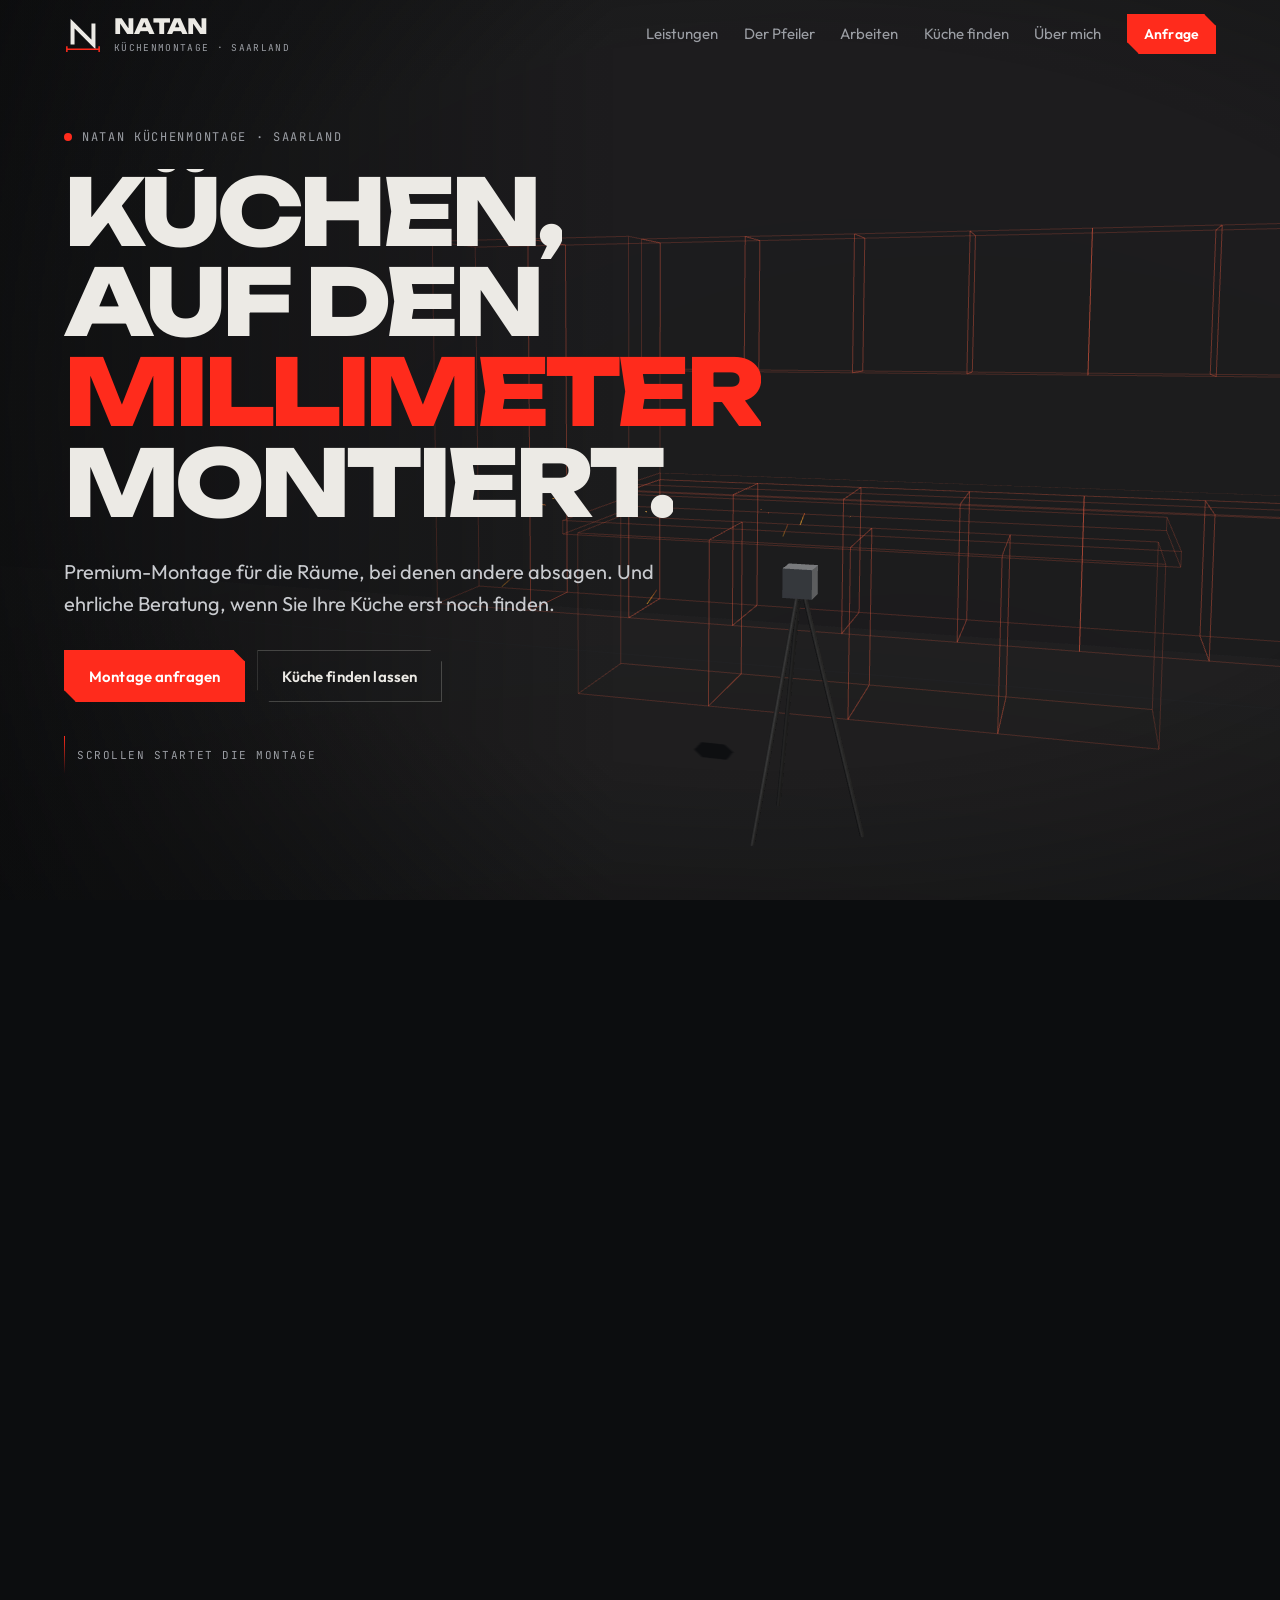
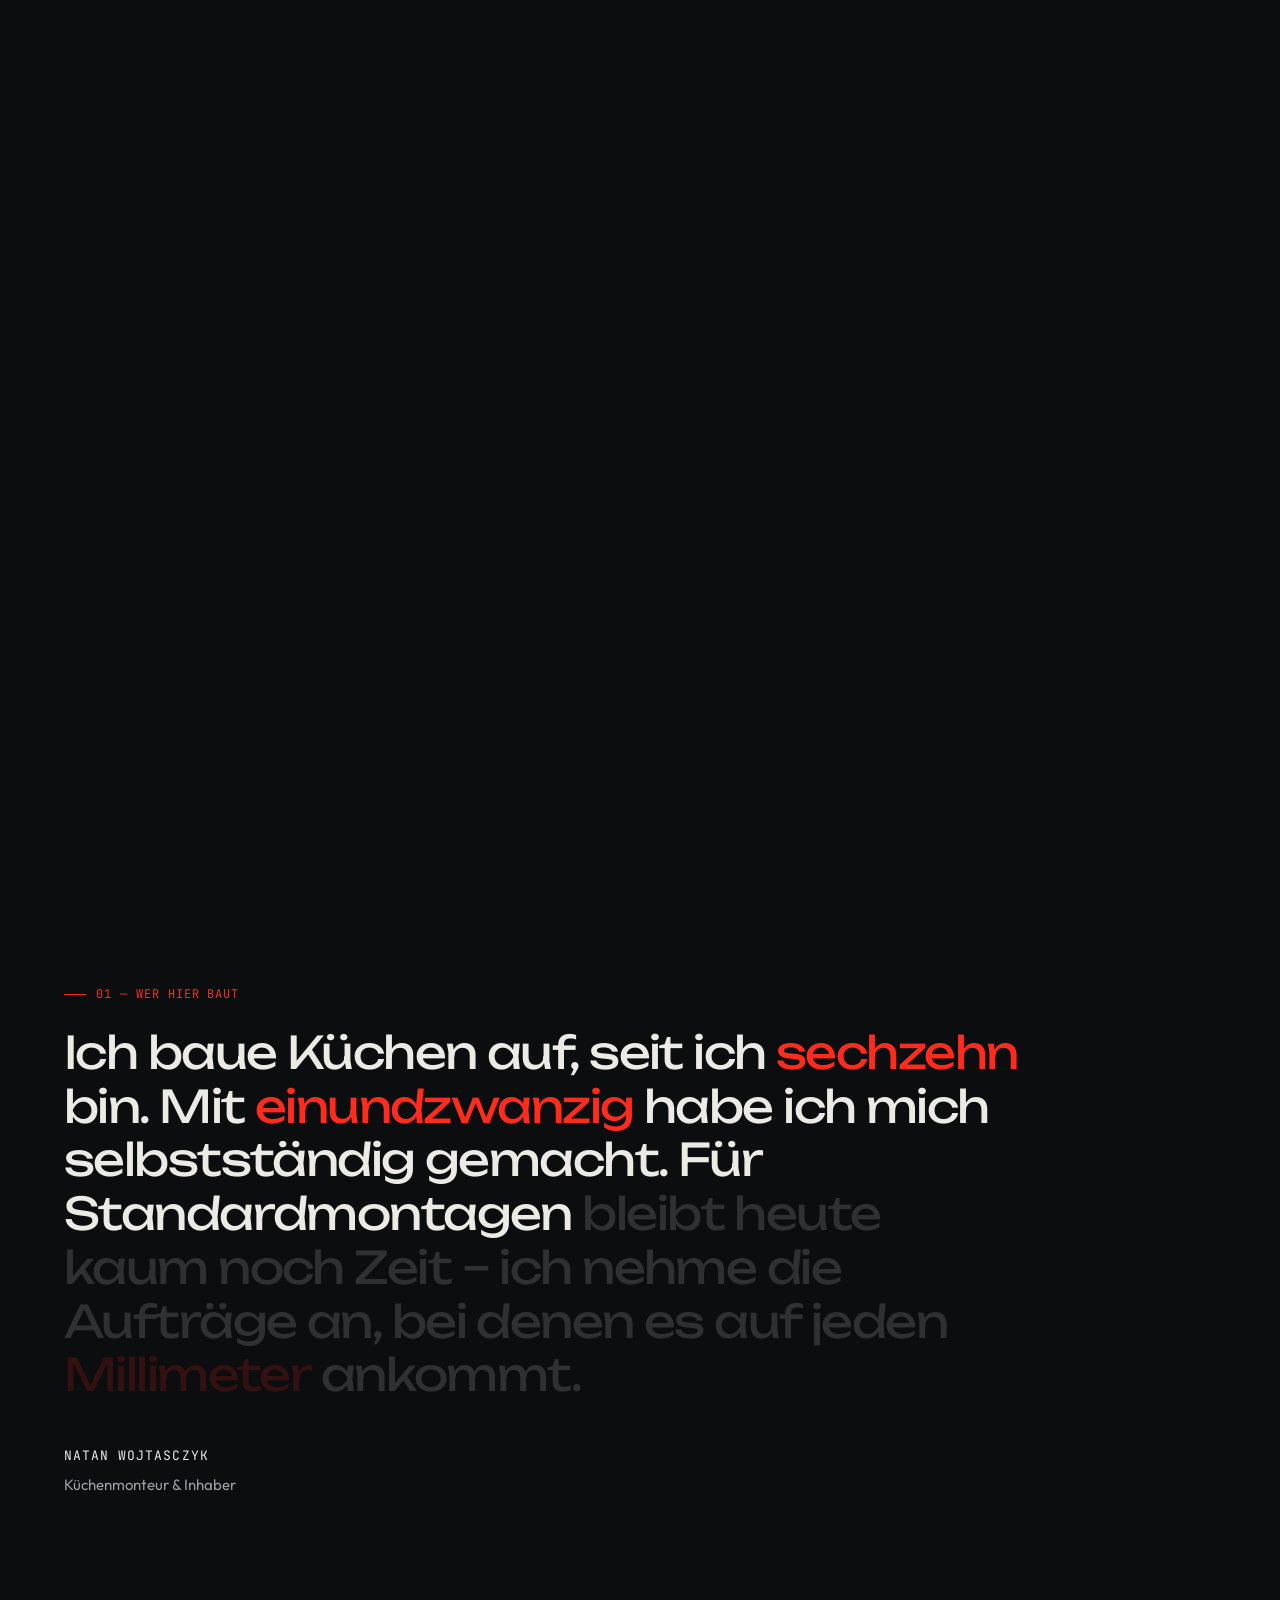
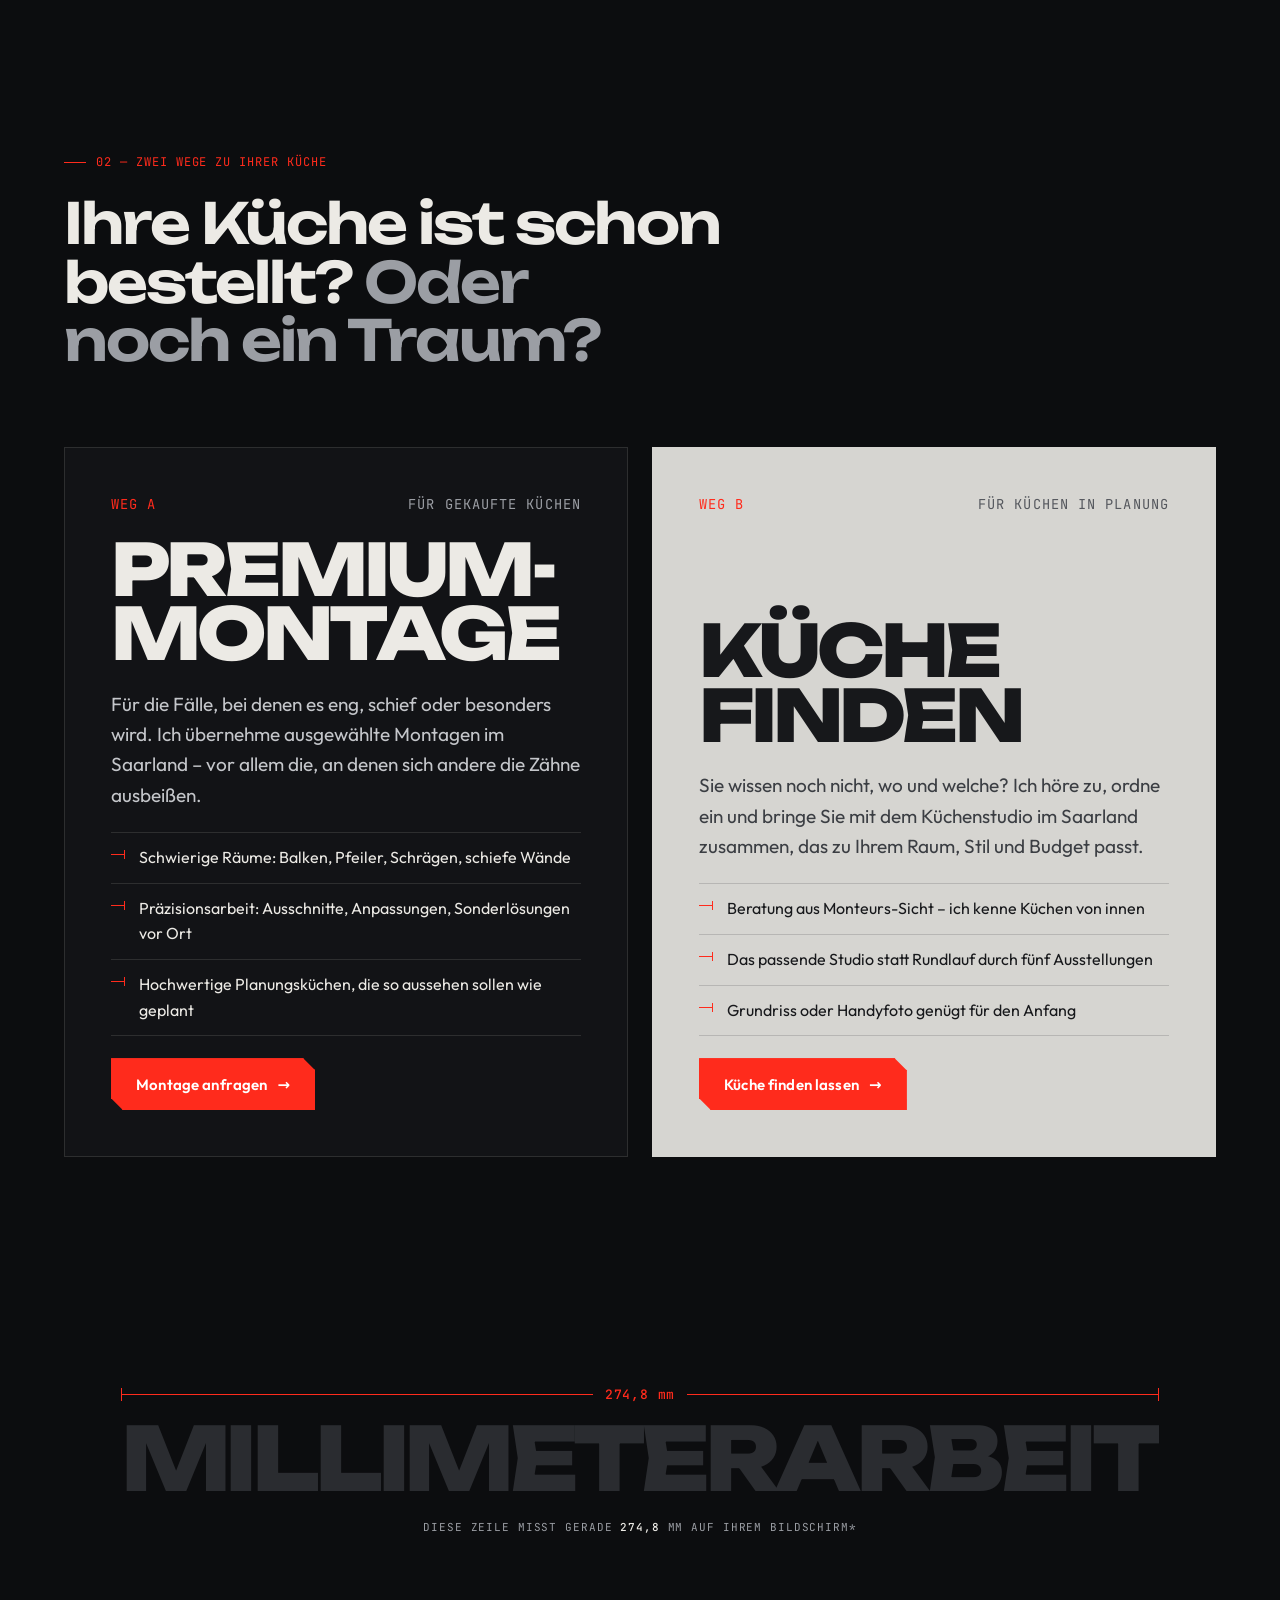
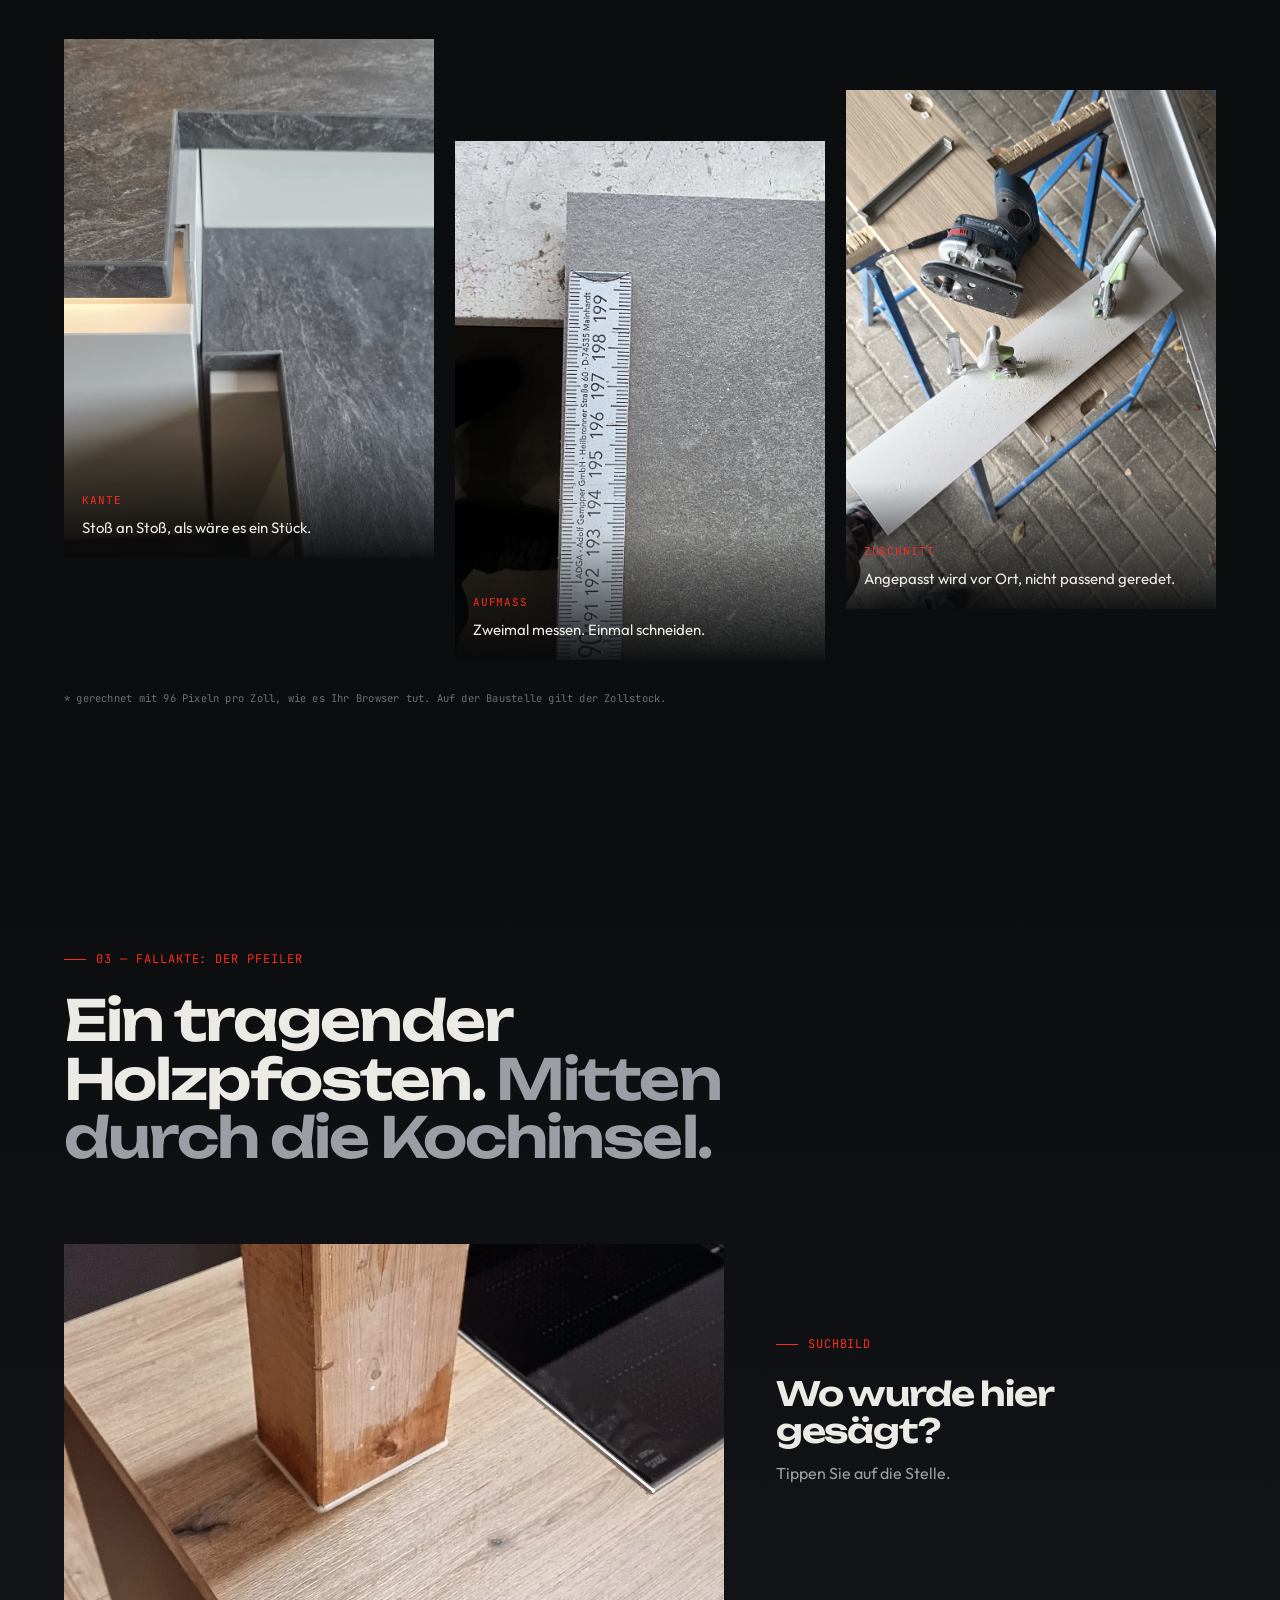
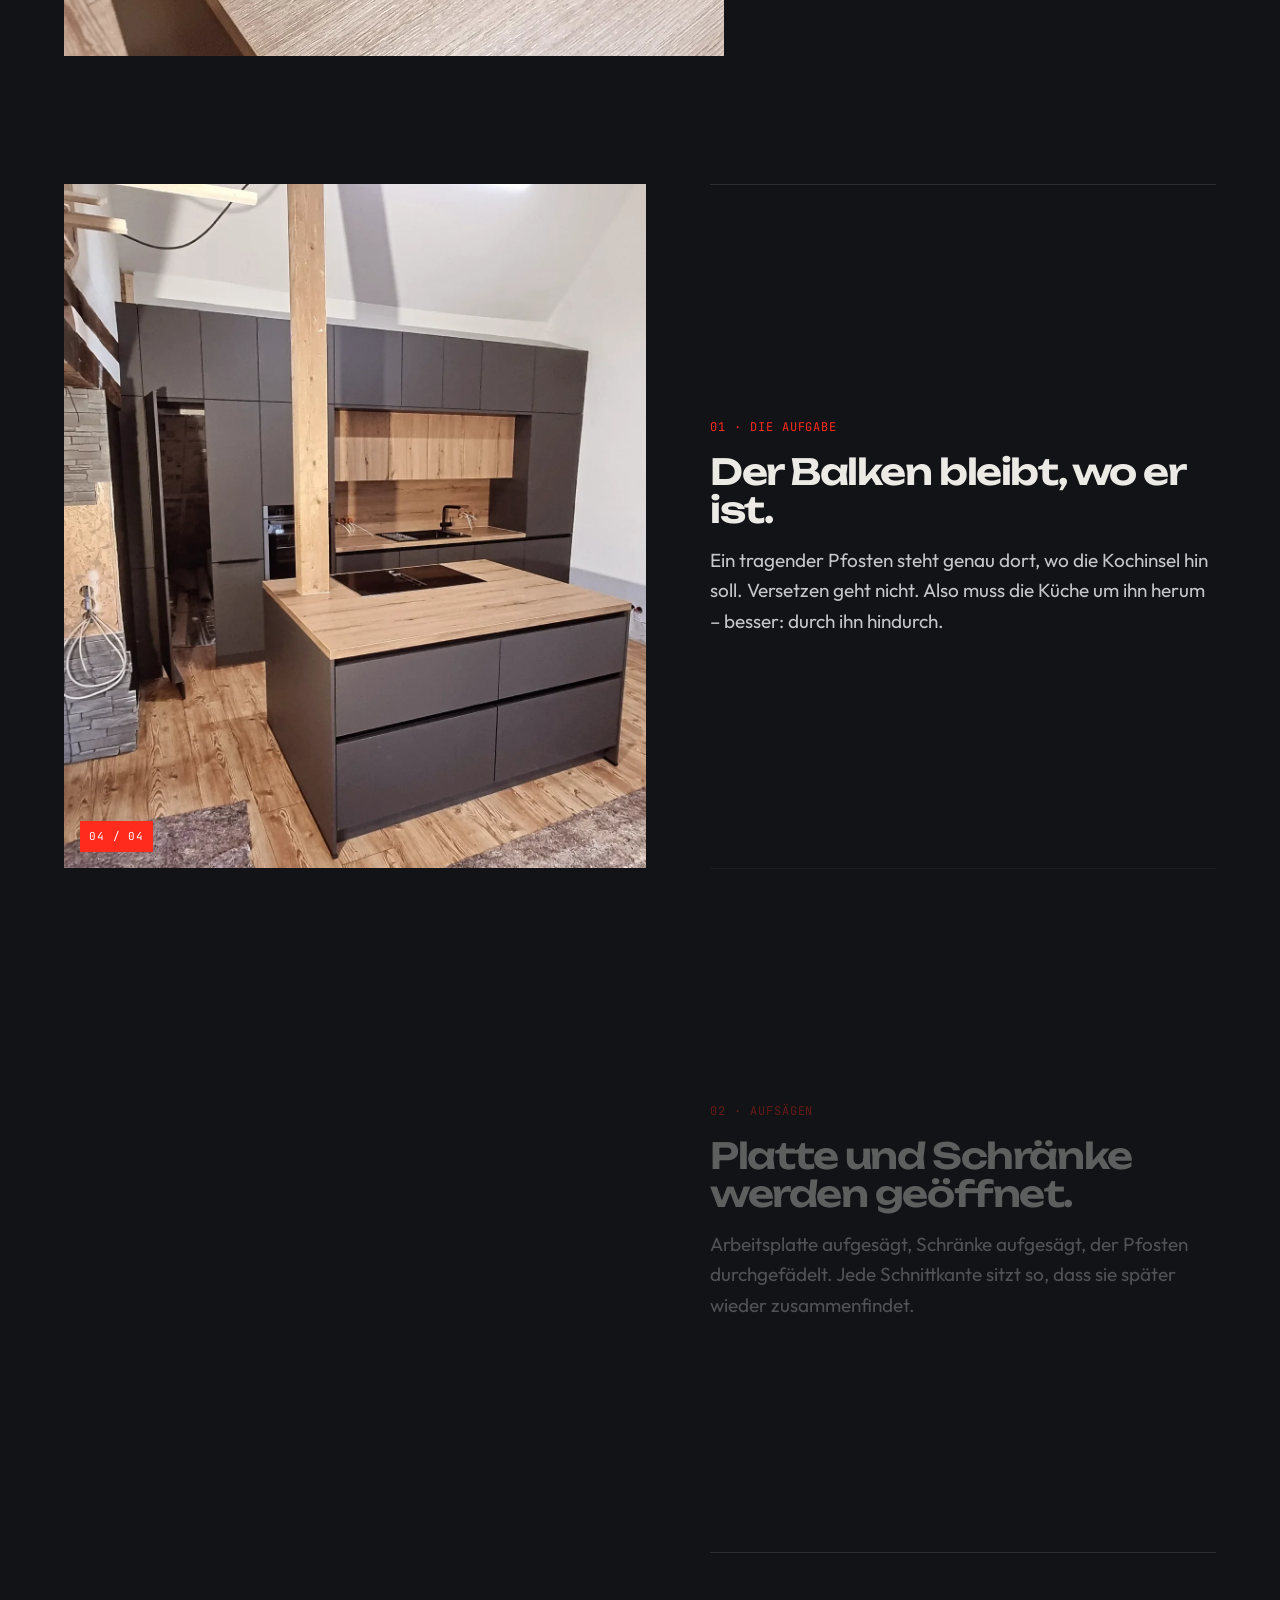
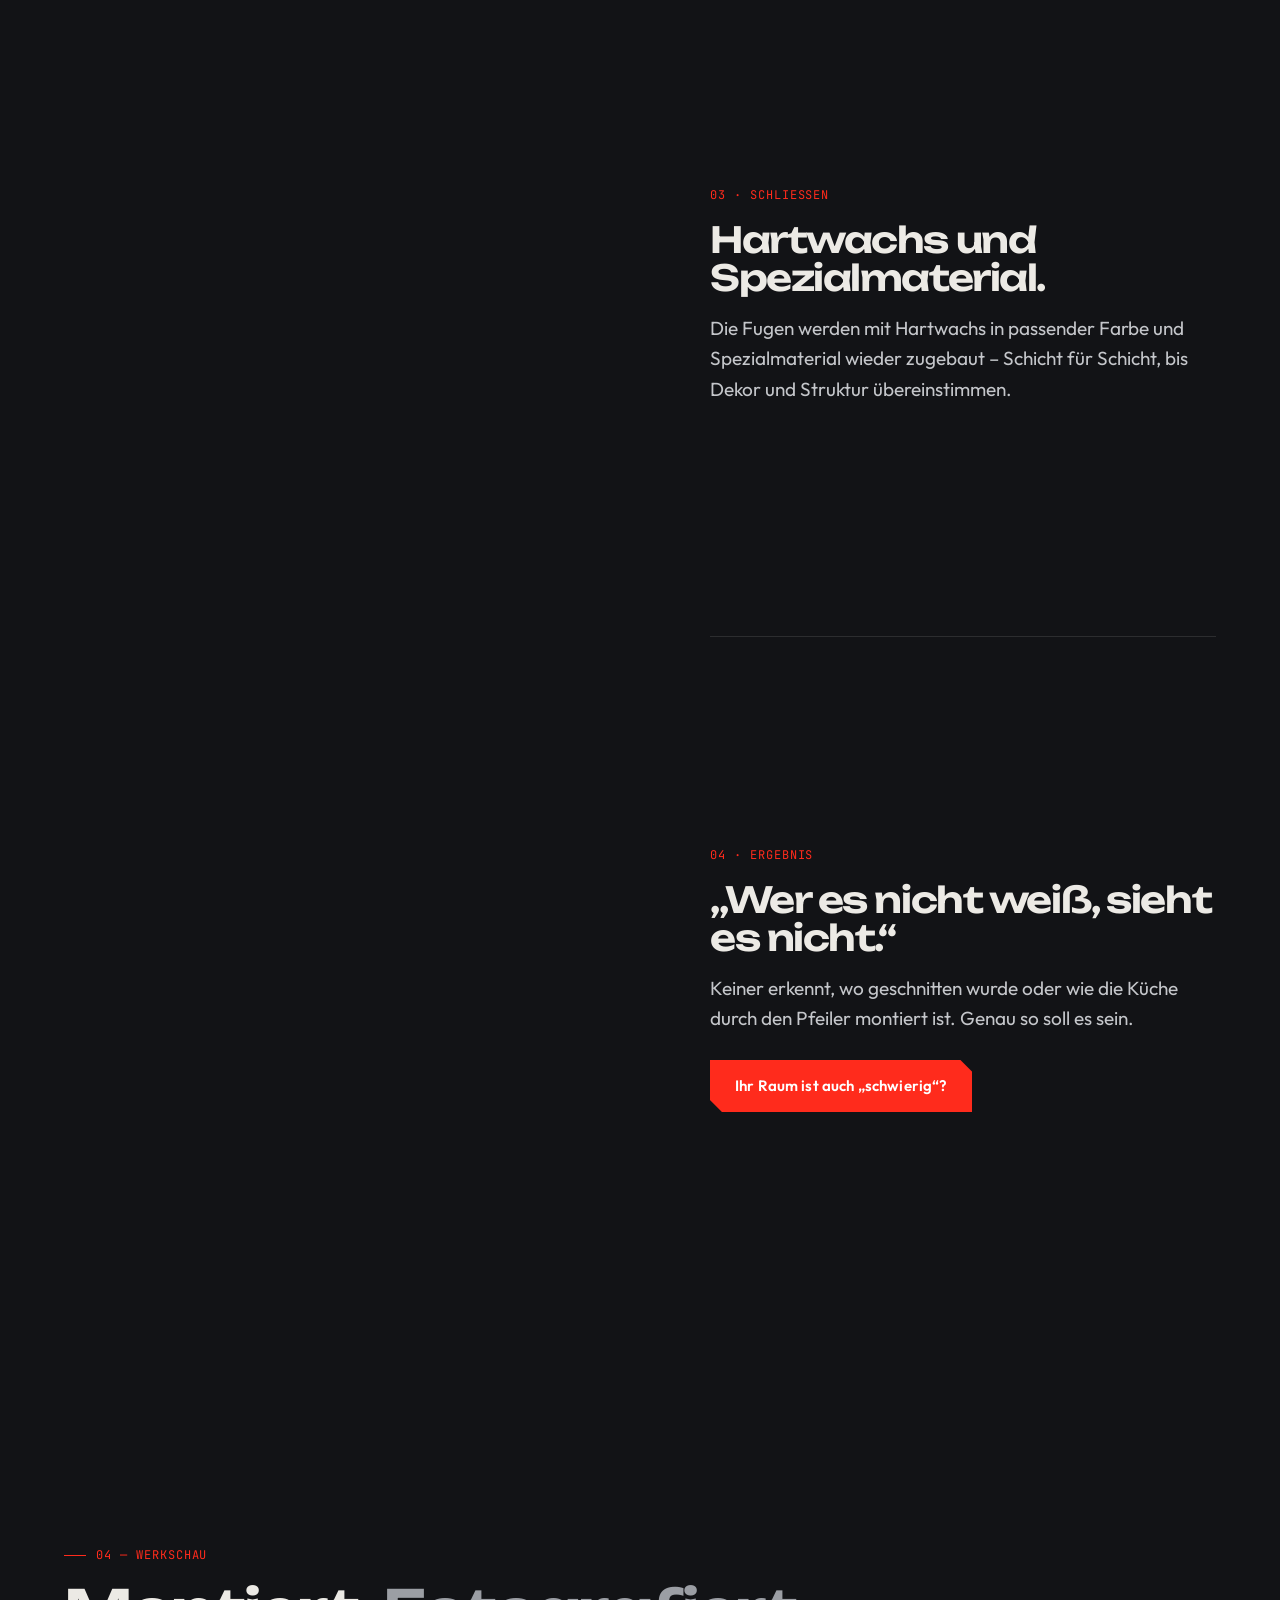
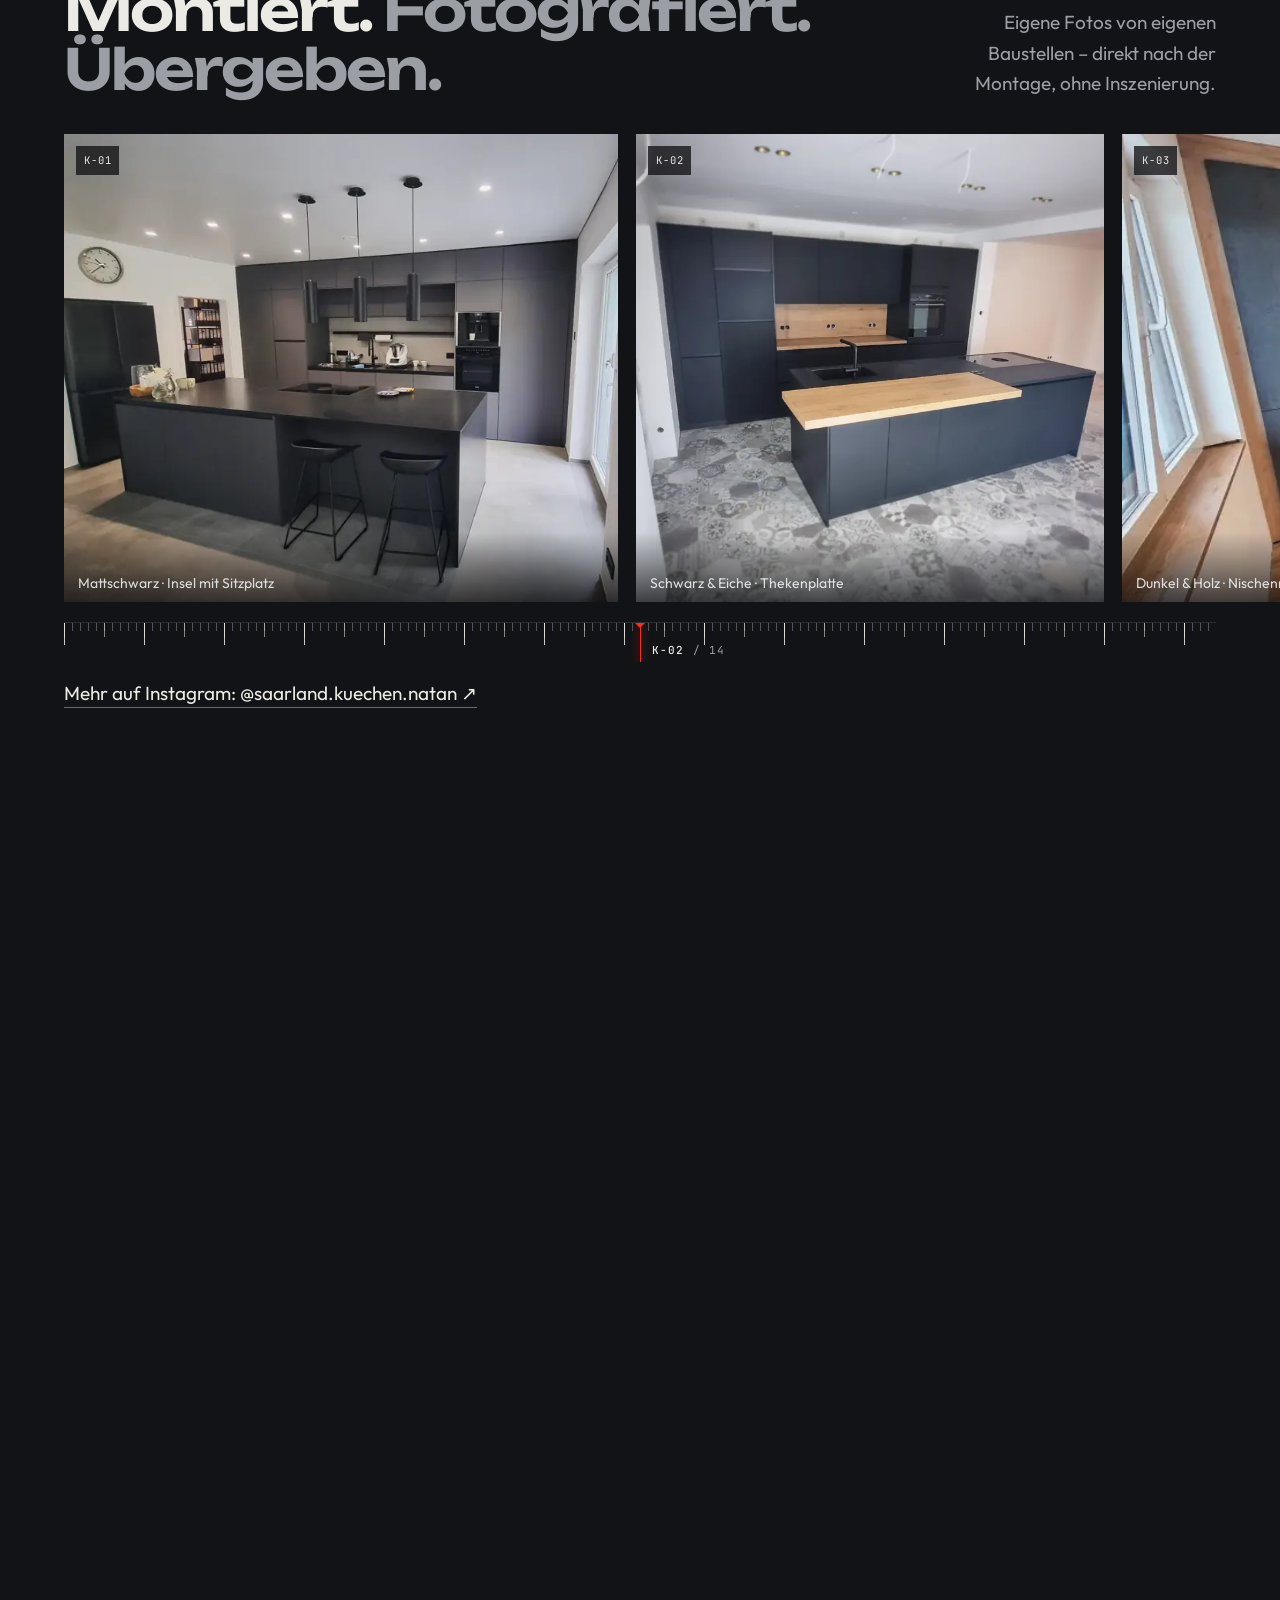
==== commit 1b6d1bff: "natan.saarland: Datenschutz und Formular nach unabhängiger Rechtsprüfung nachgeschärft - Formular st" ====
--- a/index.html
+++ b/index.html
@@ -23,7 +23,7 @@
 <link rel="apple-touch-icon" href="img/apple-touch-icon.png">
 <link rel="preload" href="fonts/unbounded-latin-800-normal.woff2" as="font" type="font/woff2" crossorigin>
 <link rel="preload" href="fonts/outfit-latin-400-normal.woff2" as="font" type="font/woff2" crossorigin>
-<link rel="stylesheet" href="assets/site.css?v=3">
+<link rel="stylesheet" href="assets/site.css?v=4">
 <script type="importmap">{"imports":{"three":"./js/three.module.min.js"}}</script>
 <script type="application/ld+json">{"@context":"https://schema.org","@graph":[{"@type":"HomeAndConstructionBusiness","@id":"https://natan.saarland/#business","name":"Natan Küchenmontage","legalName":"Natan Wojtasczyk Montage & Vertrieb","description":"Premium-Küchenmontage im Saarland für schwierige Räume und Präzisionsarbeit sowie Beratung und Vermittlung beim Küchenkauf an passende Küchenstudios im Saarland.","url":"https://natan.saarland/","email":"info@natan.saarland","telephone":"+49 151 56743442","image":"https://natan.saarland/img/og.jpg","logo":"https://natan.saarland/img/apple-touch-icon.png","address":{"@type":"PostalAddress","streetAddress":"Römerstraße 25","postalCode":"66125","addressLocality":"Saarbrücken","addressRegion":"Saarland","addressCountry":"DE"},"areaServed":{"@type":"State","name":"Saarland"},"founder":{"@id":"https://natan.saarland/#natan"},"sameAs":["https://www.instagram.com/saarland.kuechen.natan/"],"knowsAbout":["Küchenmontage","Küchenmonteur","Einbauküchen","Arbeitsplatten-Ausschnitte","Küchenberatung","Küche kaufen im Saarland"],"hasOfferCatalog":{"@type":"OfferCatalog","name":"Leistungen","itemListElement":[{"@type":"Offer","itemOffered":{"@type":"Service","name":"Premium-Küchenmontage","areaServed":"Saarland"}},{"@type":"Offer","itemOffered":{"@type":"Service","name":"Küchenberatung und Vermittlung an Küchenstudios im Saarland","areaServed":"Saarland"}}]}},{"@type":"Person","@id":"https://natan.saarland/#natan","name":"Natan Wojtasczyk","jobTitle":"Küchenmonteur und Inhaber","worksFor":{"@id":"https://natan.saarland/#business"},"sameAs":["https://natanholding.de/","https://falcon-eye.de/"]},{"@type":"WebSite","@id":"https://natan.saarland/#web","url":"https://natan.saarland/","name":"Natan Küchenmontage","inLanguage":"de-DE"}]}</script>
 </head>
@@ -401,9 +401,16 @@
         <label class="f"><span>Notiz zum Raum</span><textarea name="Raum_Notiz" rows="3" placeholder="z. B. ca. 4 × 3,5 m, Fenster links, offene Küche zum Wohnzimmer …"></textarea></label>
       </fieldset>
 
-      <label class="consent"><input type="checkbox" required name="Datenschutz" value="akzeptiert"><span>Ich bin einverstanden, dass meine Angaben zur Bearbeitung der Anfrage verwendet werden. Mehr in der <a href="datenschutz.html">Datenschutzerklärung</a>. *</span></label>
+      <div class="chipset"><span class="cl">Wie sind Sie auf mich aufmerksam geworden? (freiwillig)</span>
+        <label class="chip"><input type="radio" name="Aufmerksam_durch" value="Google-Suche"><span>Google-Suche</span></label>
+        <label class="chip"><input type="radio" name="Aufmerksam_durch" value="Google-Anzeige"><span>Google-Anzeige</span></label>
+        <label class="chip"><input type="radio" name="Aufmerksam_durch" value="Instagram / Facebook"><span>Instagram / Facebook</span></label>
+        <label class="chip"><input type="radio" name="Aufmerksam_durch" value="Empfehlung"><span>Empfehlung</span></label>
+        <label class="chip"><input type="radio" name="Aufmerksam_durch" value="Küchenstudio"><span>Küchenstudio</span></label>
+        <label class="chip"><input type="radio" name="Aufmerksam_durch" value="Sonstiges"><span>Sonstiges</span></label>
+      </div>
       <button class="btn btn-send" type="submit"><span>Anfrage senden</span><i aria-hidden="true"></i></button>
-      <p class="mono form-note">Pflichtfelder sind mit * markiert. Kein Newsletter, keine Weitergabe an Dritte ohne Ihr Okay.</p>
+      <p class="mono form-note">Pflichtfelder sind mit * markiert – ohne sie kann ich Ihre Anfrage nicht bearbeiten. Ihre Angaben nutze ich nur für Ihre Anfrage, mehr in der <a href="datenschutz.html">Datenschutzerklärung</a>. Kein Newsletter, keine Weitergabe ohne Ihr Okay.</p>
     </form>
   </div>
 </section>
@@ -459,7 +466,7 @@
 <script src="js/lenis.min.js" defer></script>
 <script src="js/gsap.min.js" defer></script>
 <script src="js/ScrollTrigger.min.js" defer></script>
-<script src="assets/site.js?v=3" defer></script>
+<script src="assets/site.js?v=4" defer></script>
 <script type="module" src="assets/montage3d.js?v=1"></script>
 </body>
 </html>
--- a/assets/site.css
+++ b/assets/site.css
@@ -412,6 +412,7 @@
 .btn-send:hover i{width:30px}
 .btn-send i::after{content:"";position:absolute;right:0;top:-4px;width:8px;height:8px;border-top:1px solid currentColor;border-right:1px solid currentColor;transform:rotate(45deg)}
 .form-note{color:var(--mute2);font-size:10.5px;text-transform:none;letter-spacing:.02em}
+.form-note a{color:var(--paper)}
 @media (max-width:900px){.q-grid{grid-template-columns:1fr}.q-intro{position:static}}
 @media (max-width:540px){.row2{grid-template-columns:1fr}.tabs button{flex-direction:column;gap:4px;font-size:14px}}
 
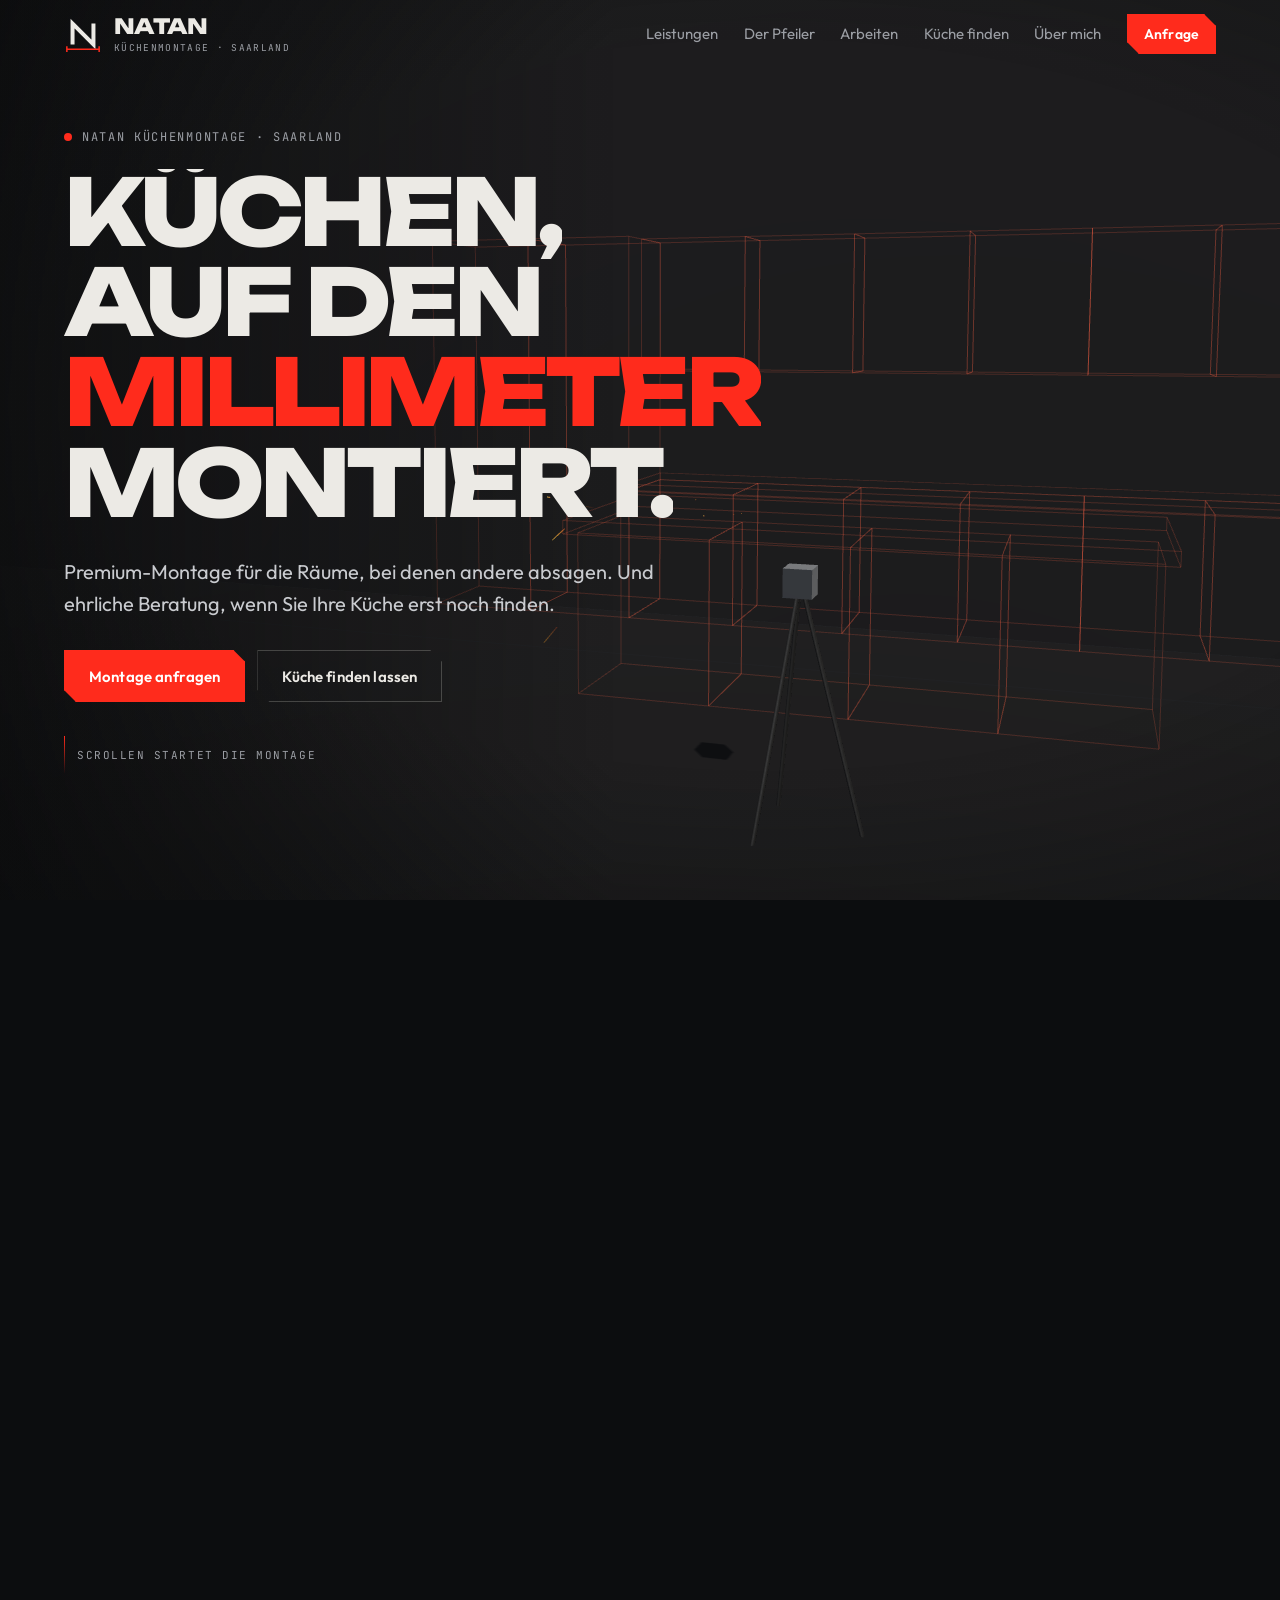
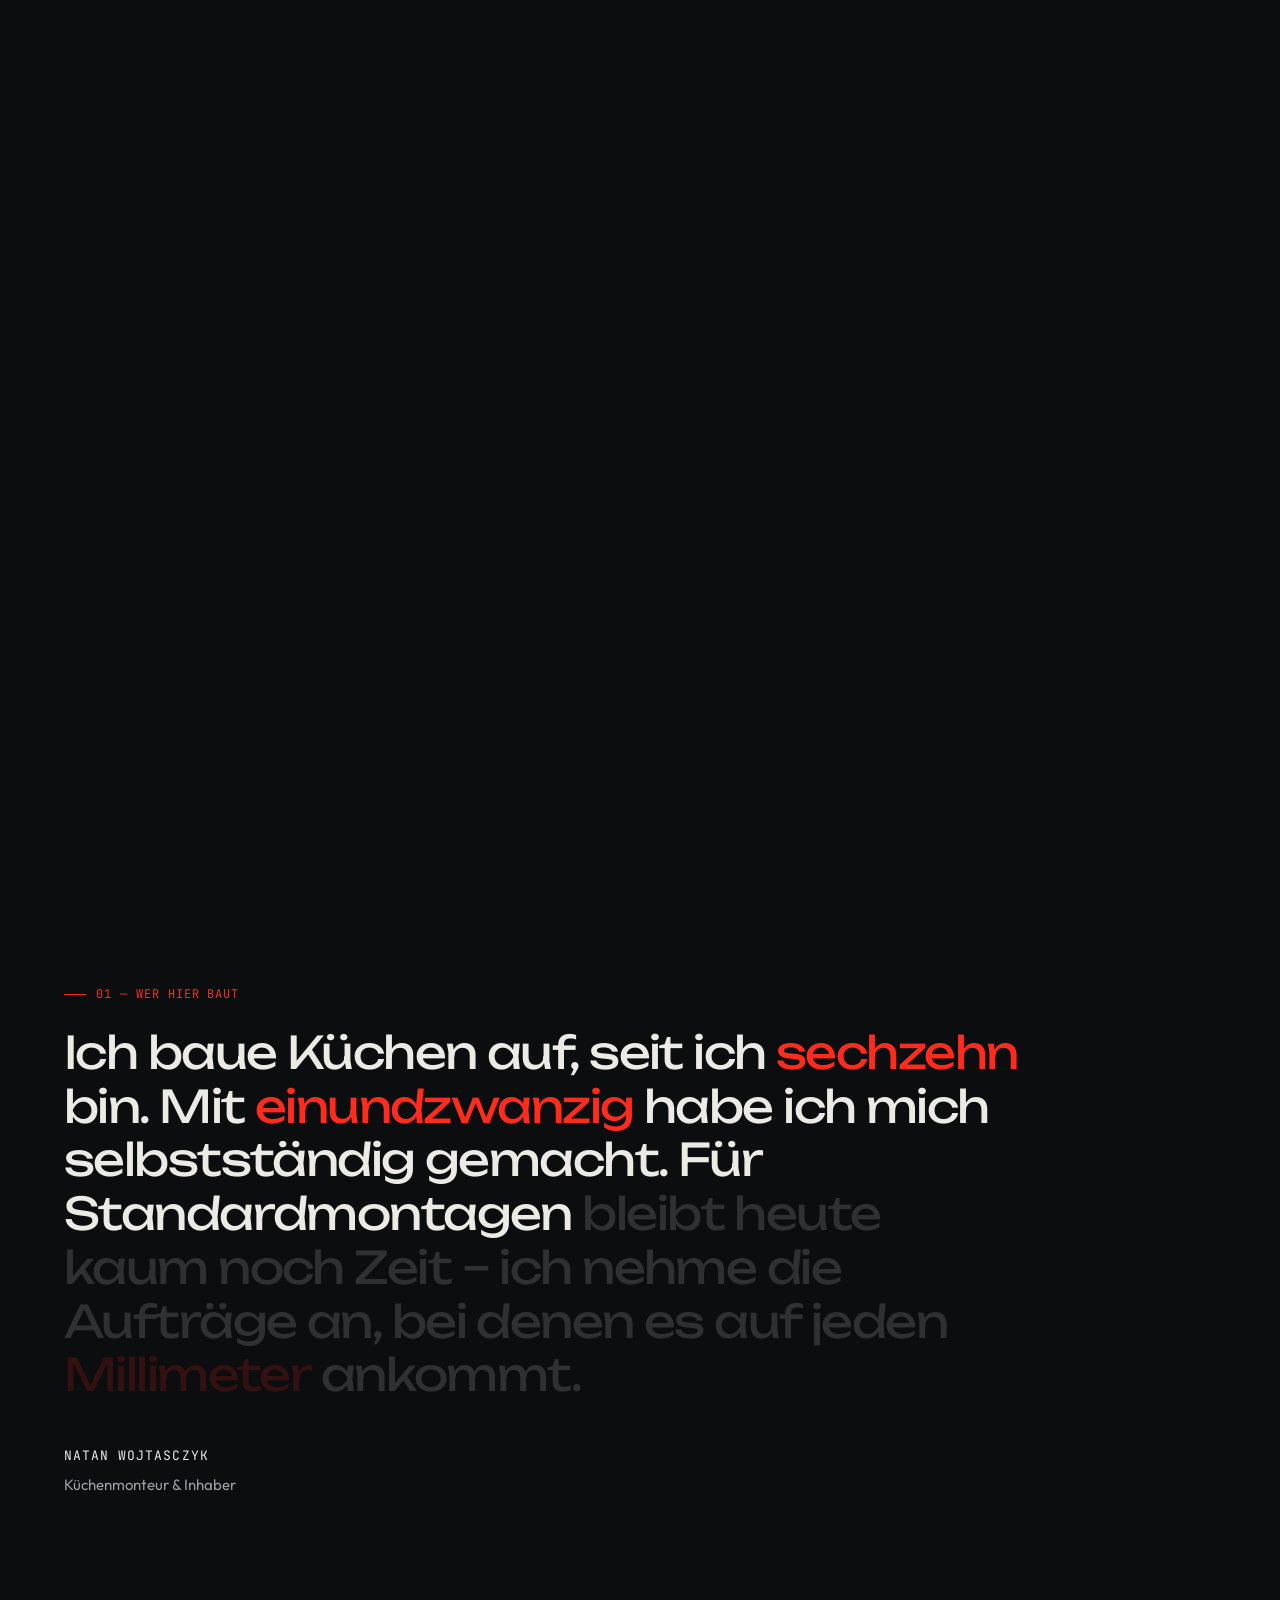
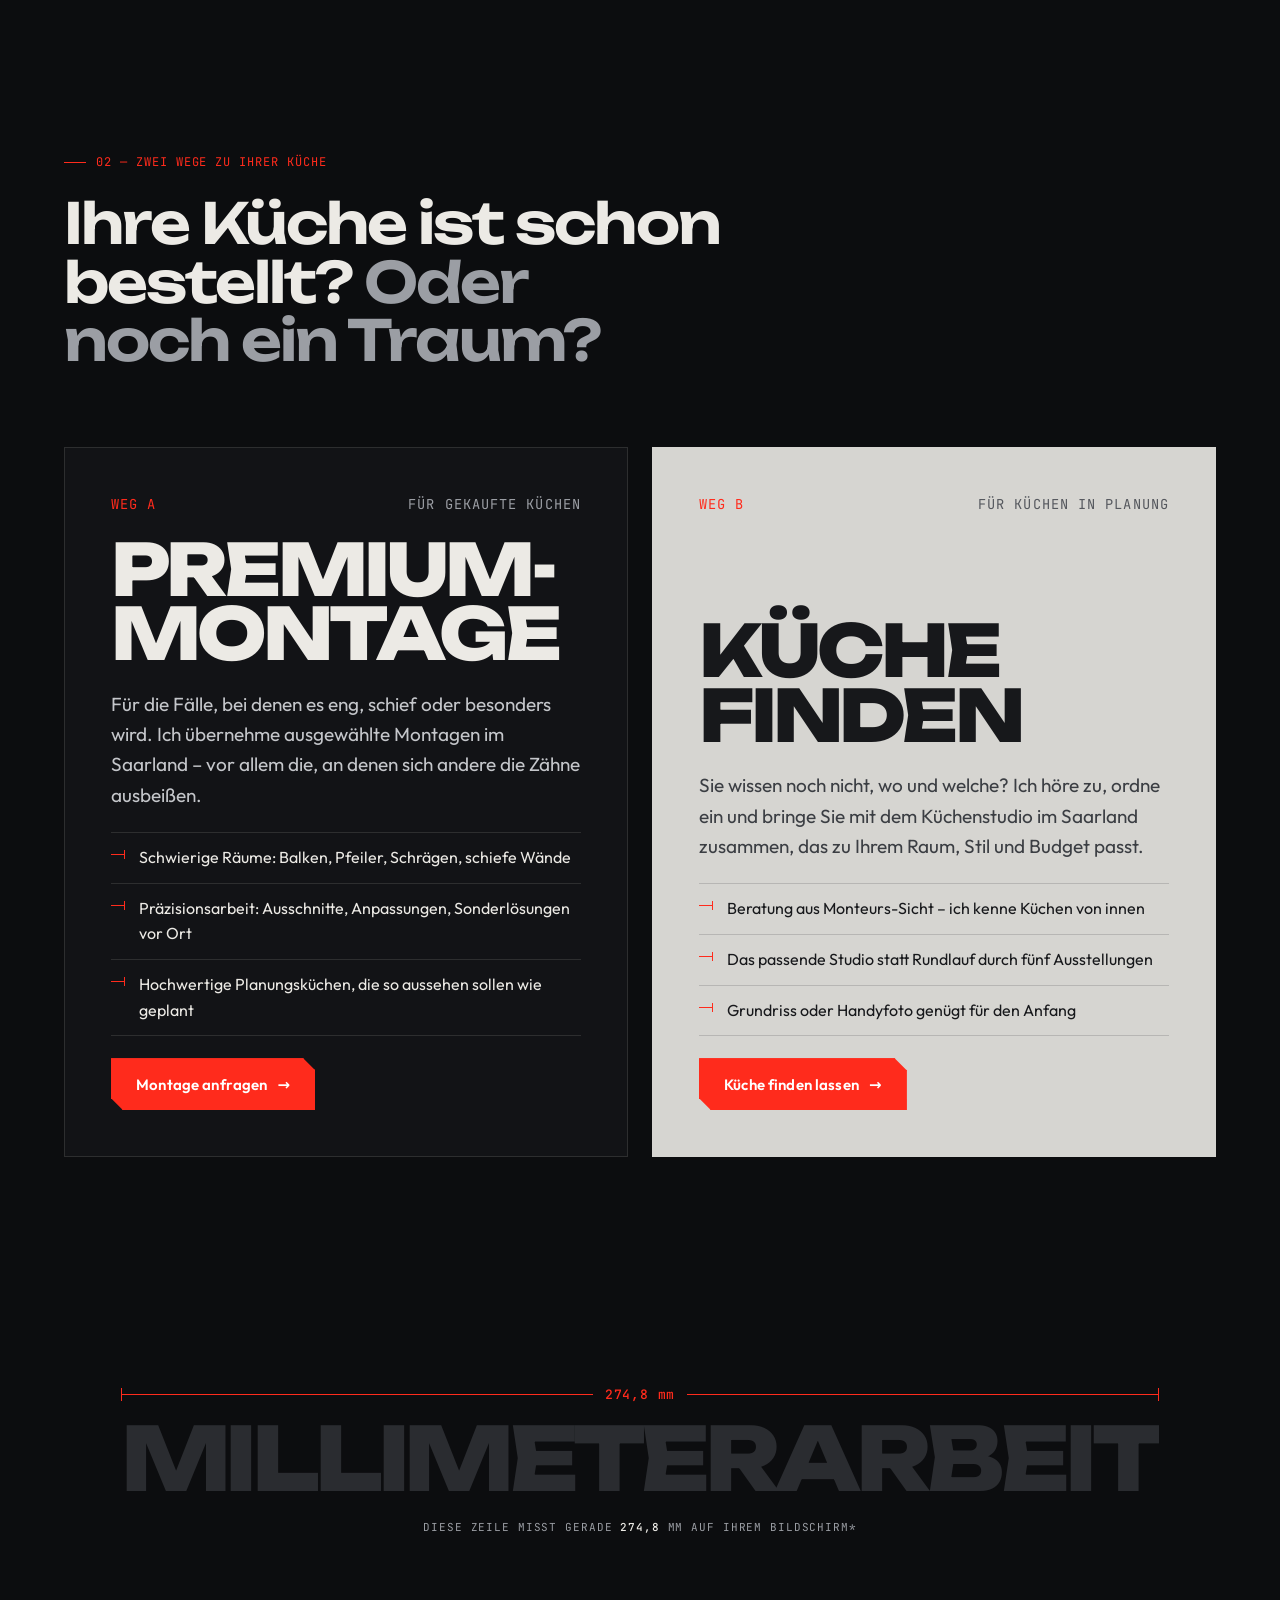
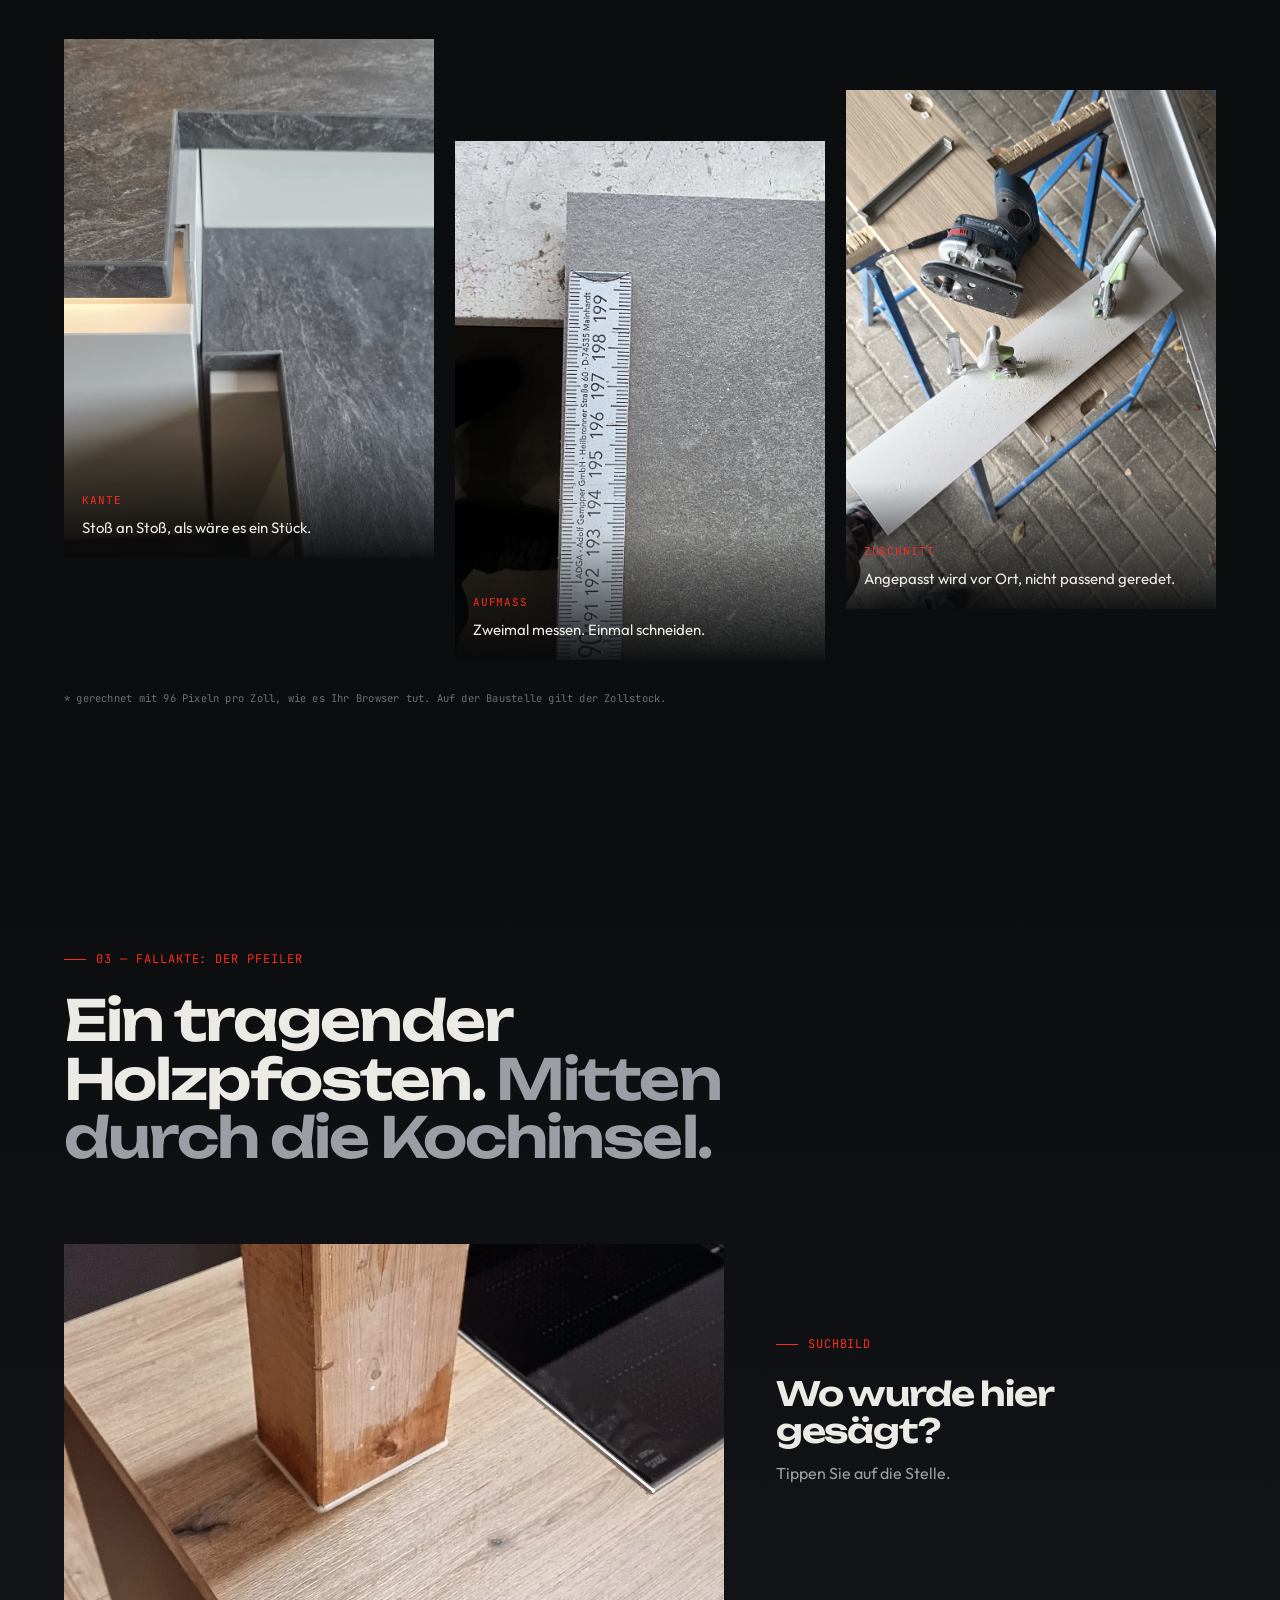
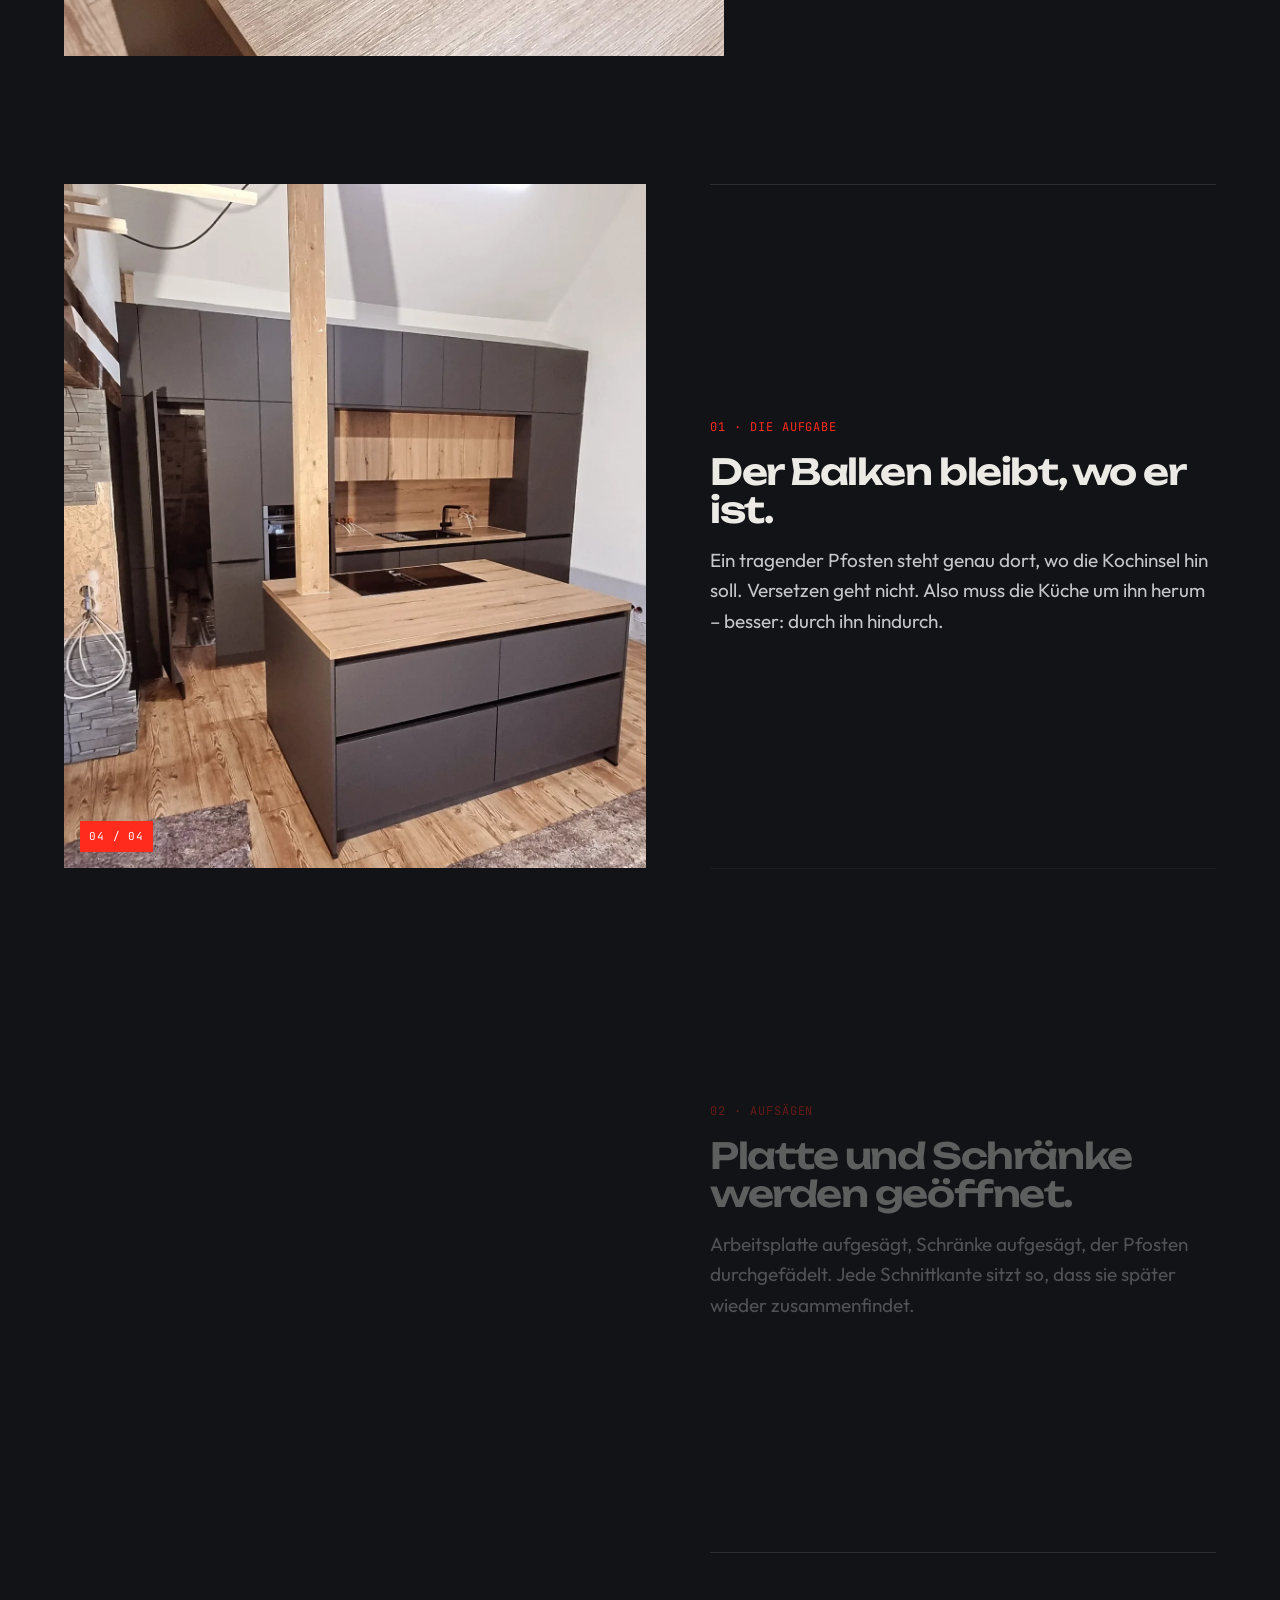
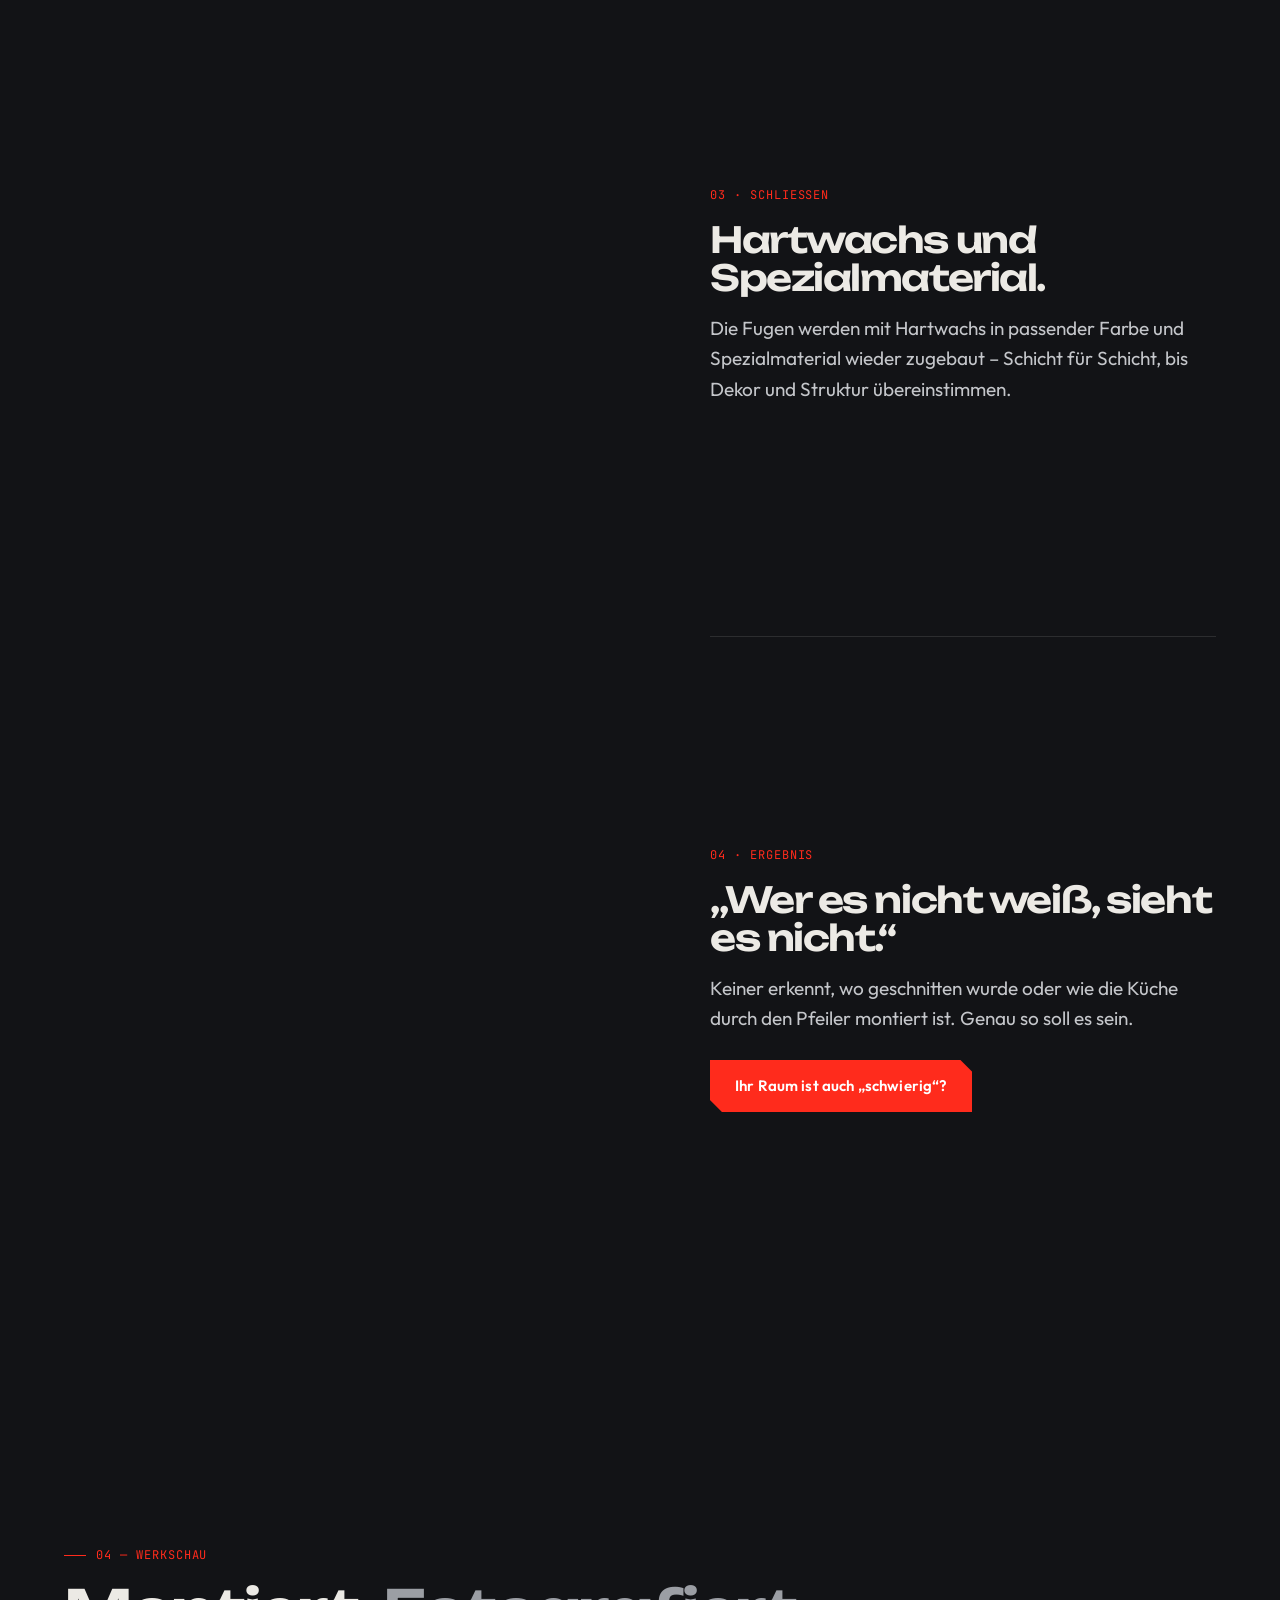
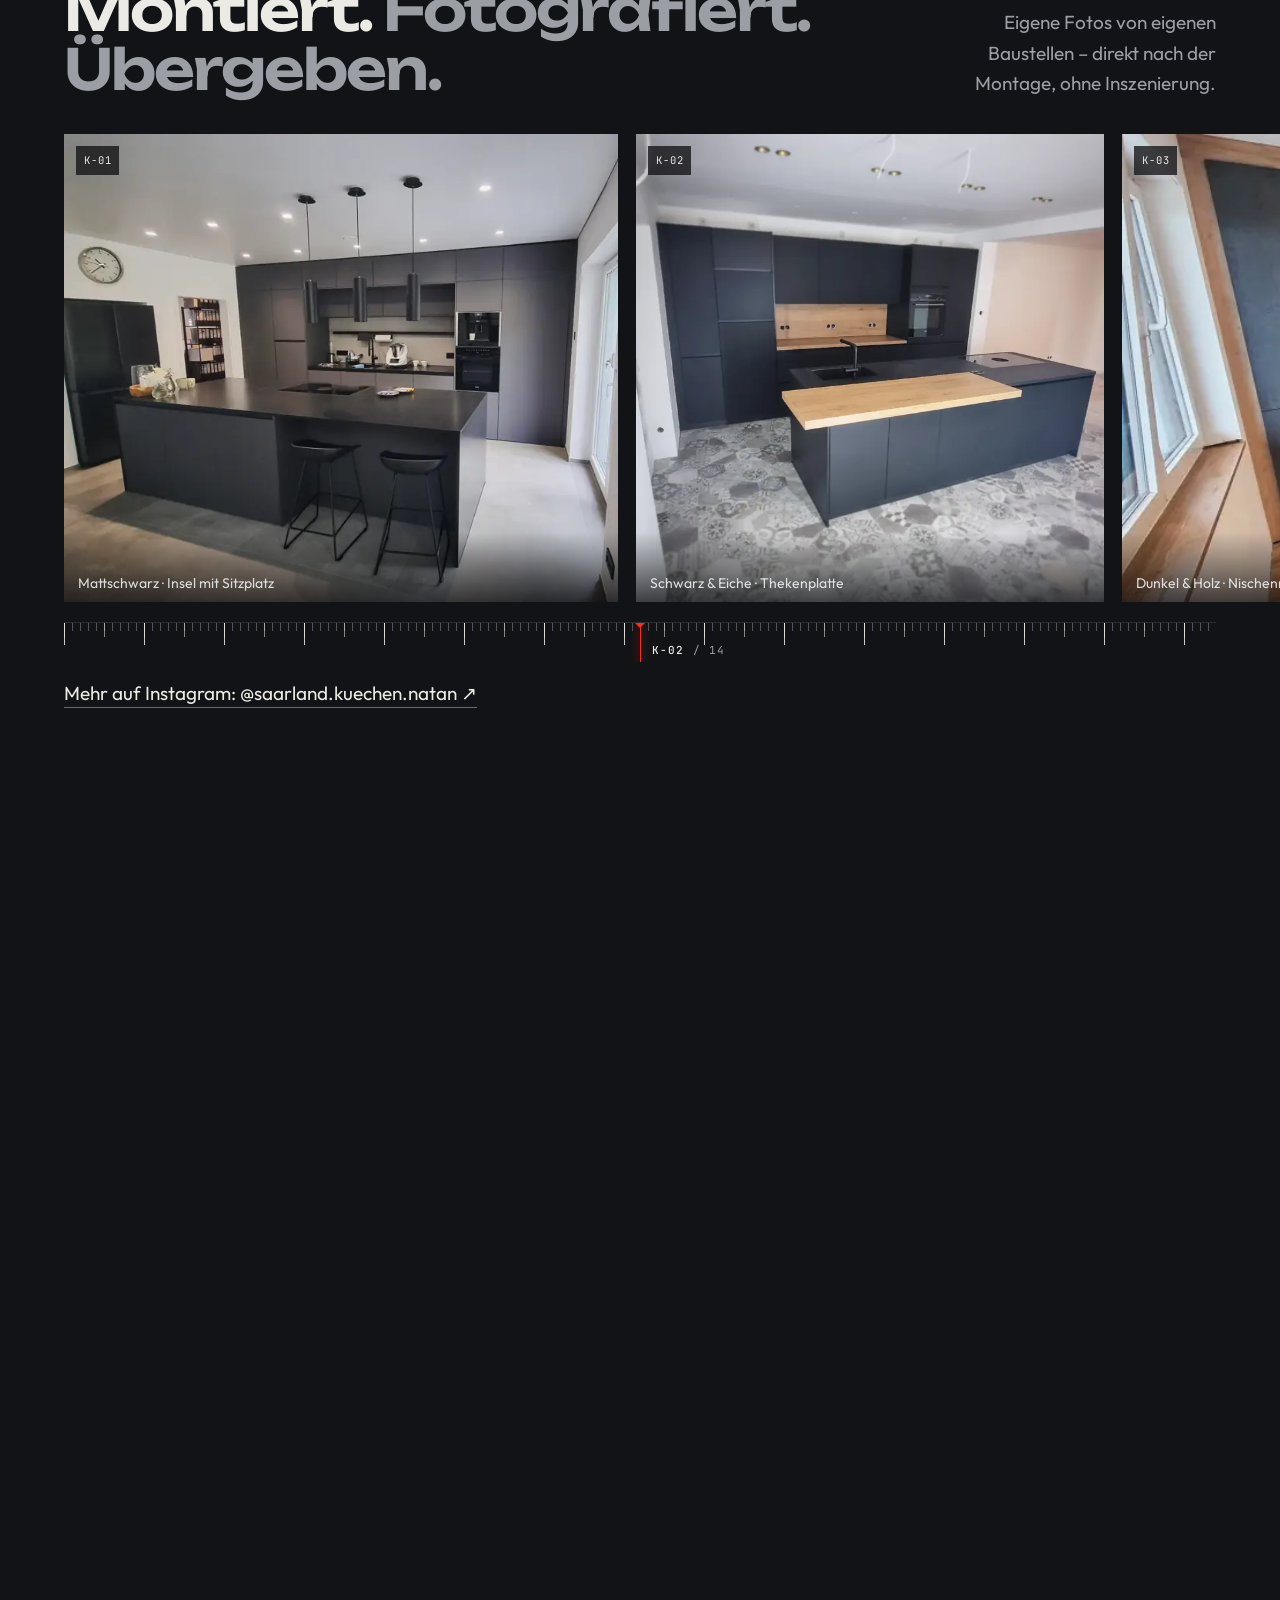
==== commit ac4f4bce: "Kurzer Titel und Beschreibung, llms.txt für KI-Suche Co-Authored-By: Claude Opus 5.5 <noreply@anthro" ====
--- a/index.html
+++ b/index.html
@@ -3,8 +3,8 @@
 <head>
 <meta charset="utf-8">
 <meta name="viewport" content="width=device-width, initial-scale=1, viewport-fit=cover">
-<title>Küchenmontage Saarland – Natan Küchenmontage | Küchenmonteur &amp; Küchenberatung</title>
-<meta name="description" content="Natan Küchenmontage: Premium-Küchenmontage im Saarland für schwierige Räume und Präzisionsarbeit – und ehrliche Beratung, wenn Sie Ihre Küche erst finden. Küchenmonteur seit dem 16. Lebensjahr.">
+<title>Küchenmontage Saarland – Natan Küchenmontage</title>
+<meta name="description" content="Küchenmontage im Saarland für schwierige Räume und Präzisionsarbeit, dazu ehrliche Beratung beim Küchenkauf. Küchenmonteur seit dem 16. Lebensjahr.">
 <link rel="canonical" href="https://natan.saarland/">
 <meta name="robots" content="index, follow">
 <meta name="theme-color" content="#0c0d0f">
@@ -12,7 +12,7 @@
 <meta property="og:locale" content="de_DE">
 <meta property="og:site_name" content="Natan Küchenmontage">
 <meta property="og:title" content="Natan Küchenmontage – Küchen, auf den Millimeter montiert">
-<meta property="og:description" content="Premium-Küchenmontage im Saarland und ehrliche Beratung beim Küchenkauf – von Küchenmonteur Natan Wojtasczyk.">
+<meta property="og:description" content="Küchenmontage im Saarland und ehrliche Beratung beim Küchenkauf – von Küchenmonteur Natan Wojtasczyk.">
 <meta property="og:url" content="https://natan.saarland/">
 <meta property="og:image" content="https://natan.saarland/img/og.jpg">
 <meta property="og:image:width" content="1200">
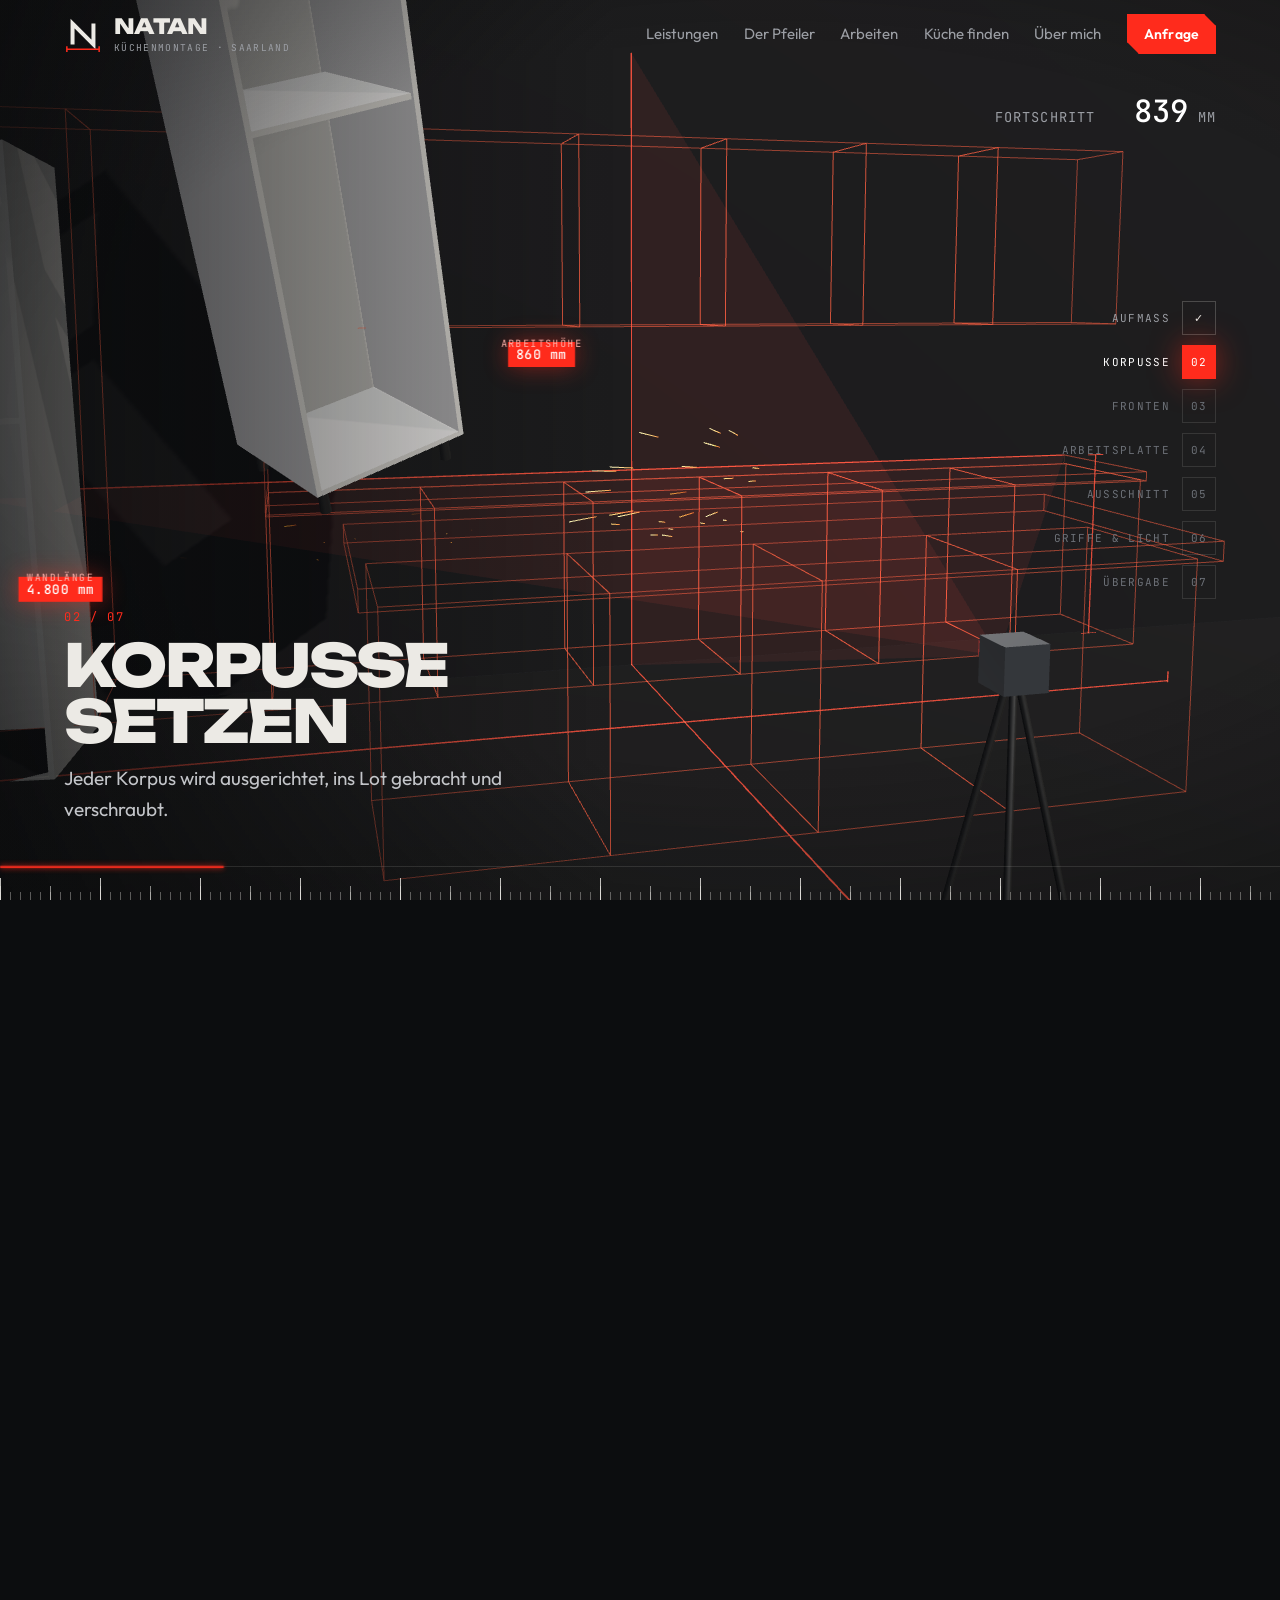
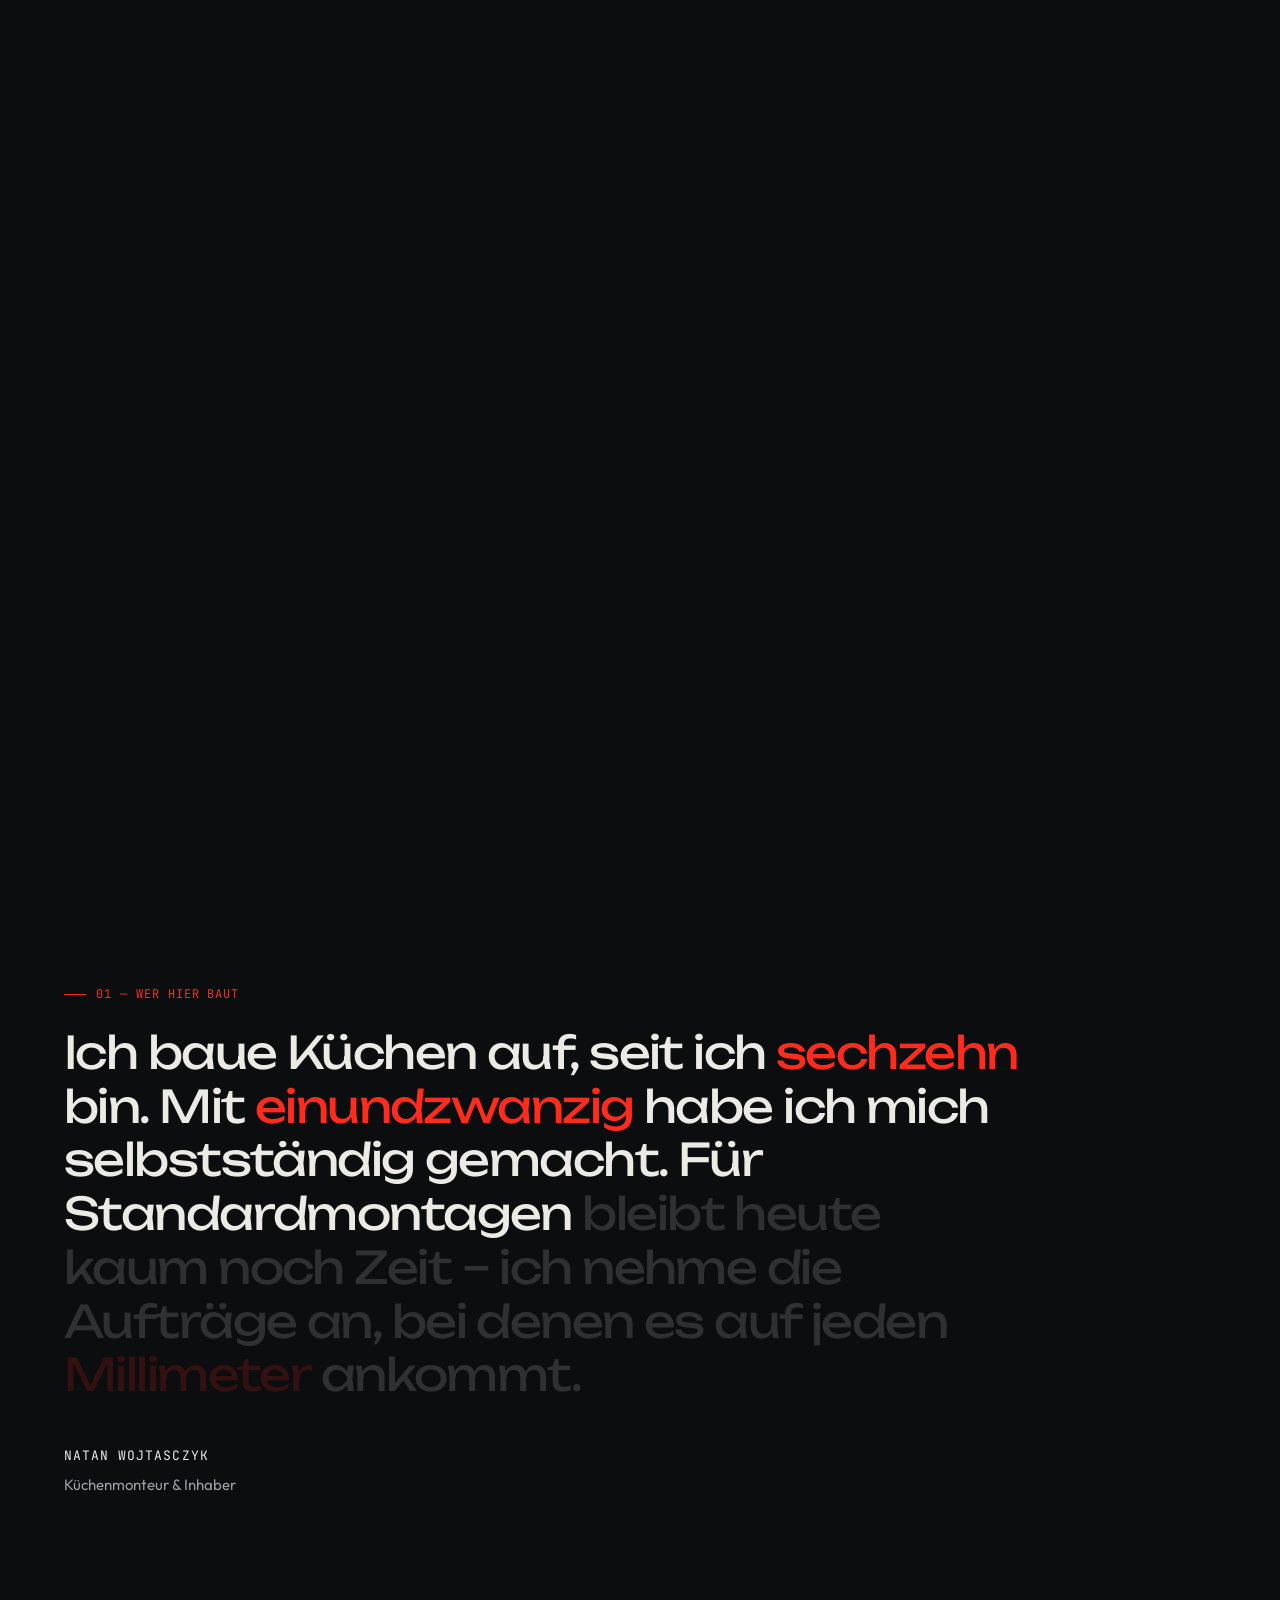
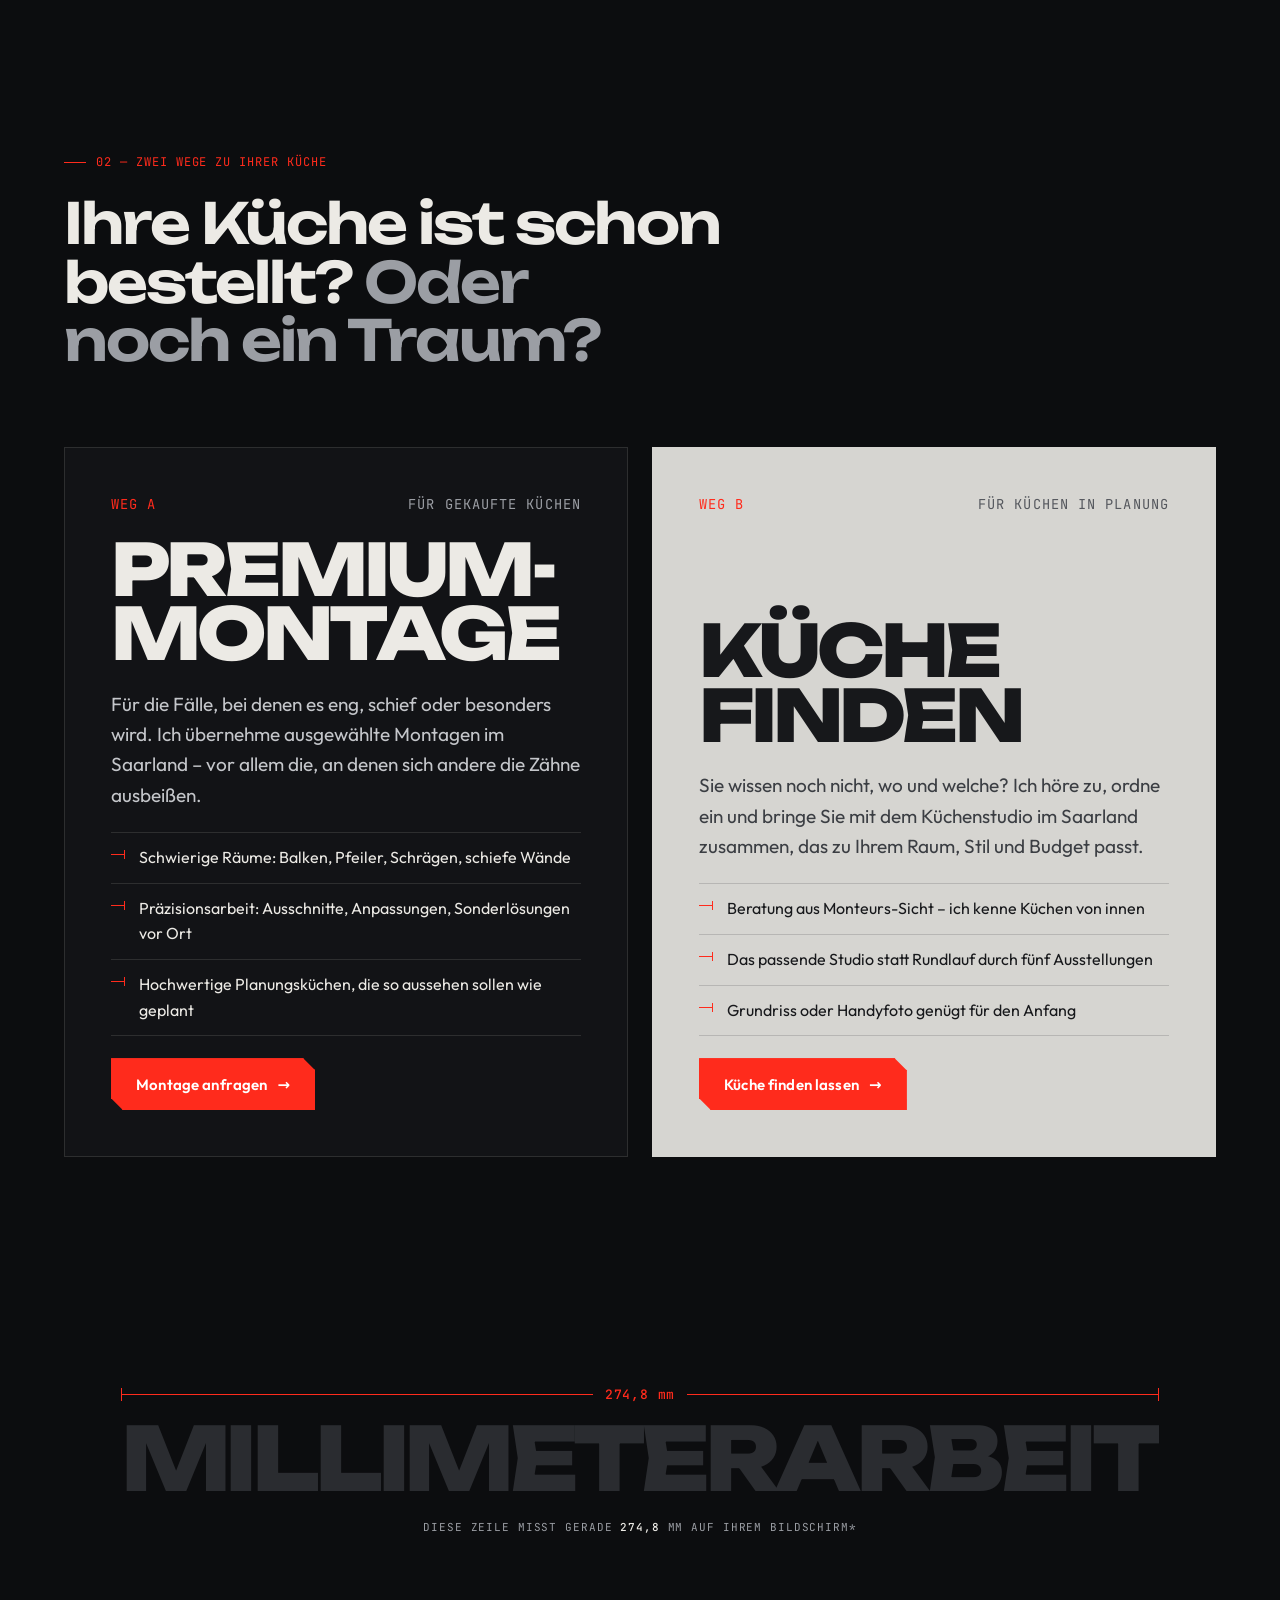
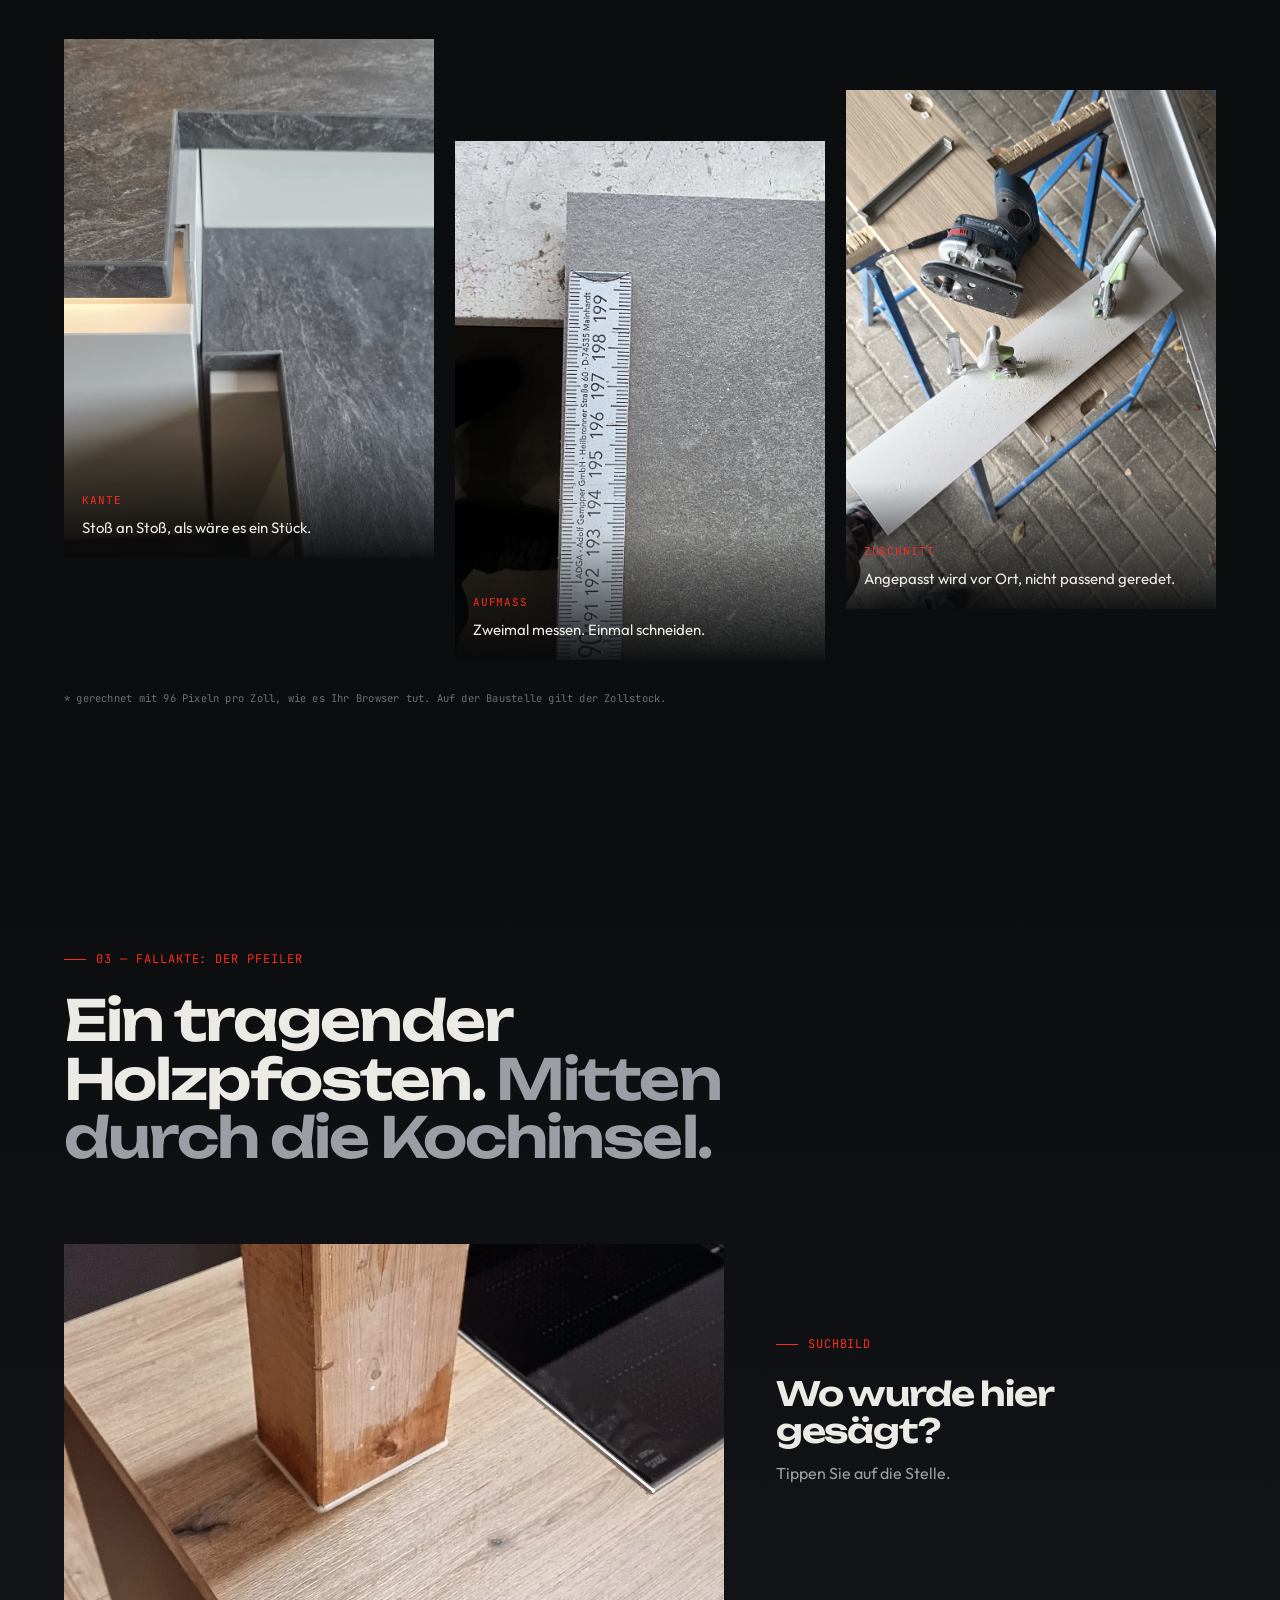
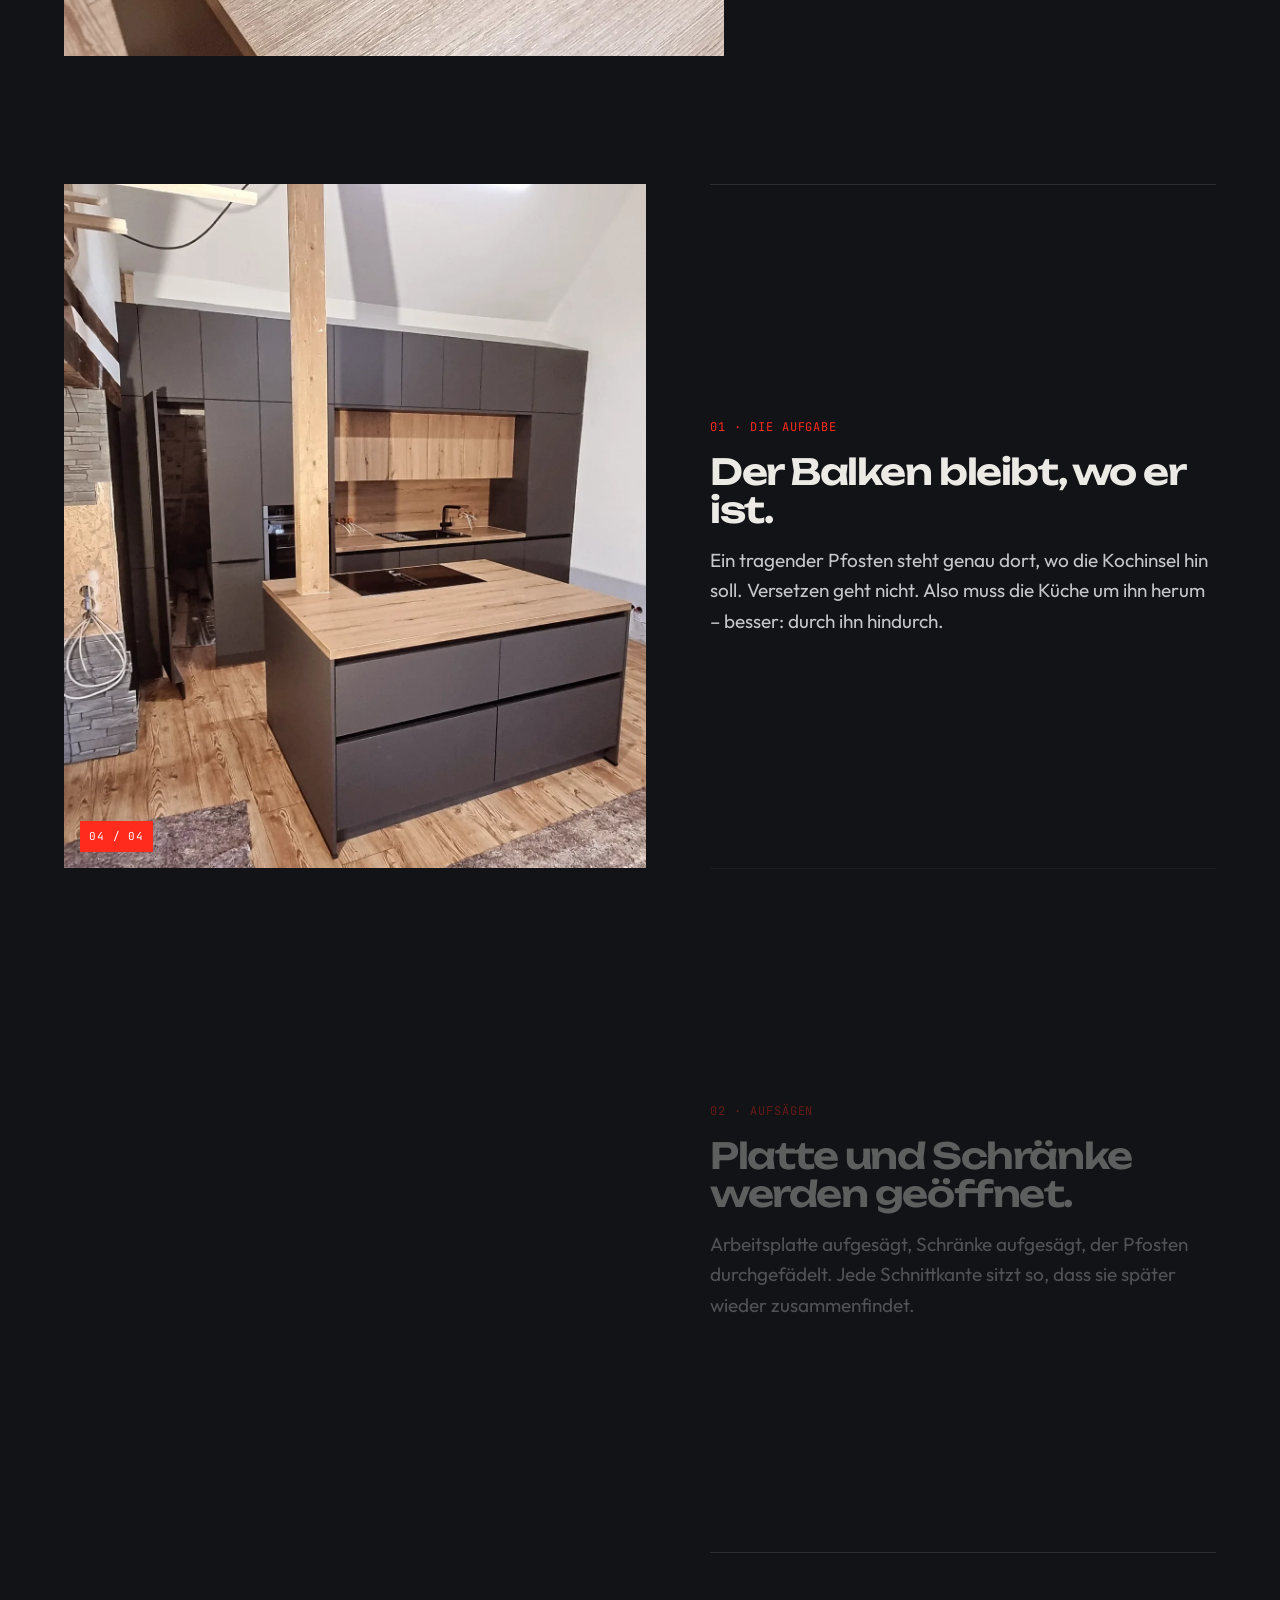
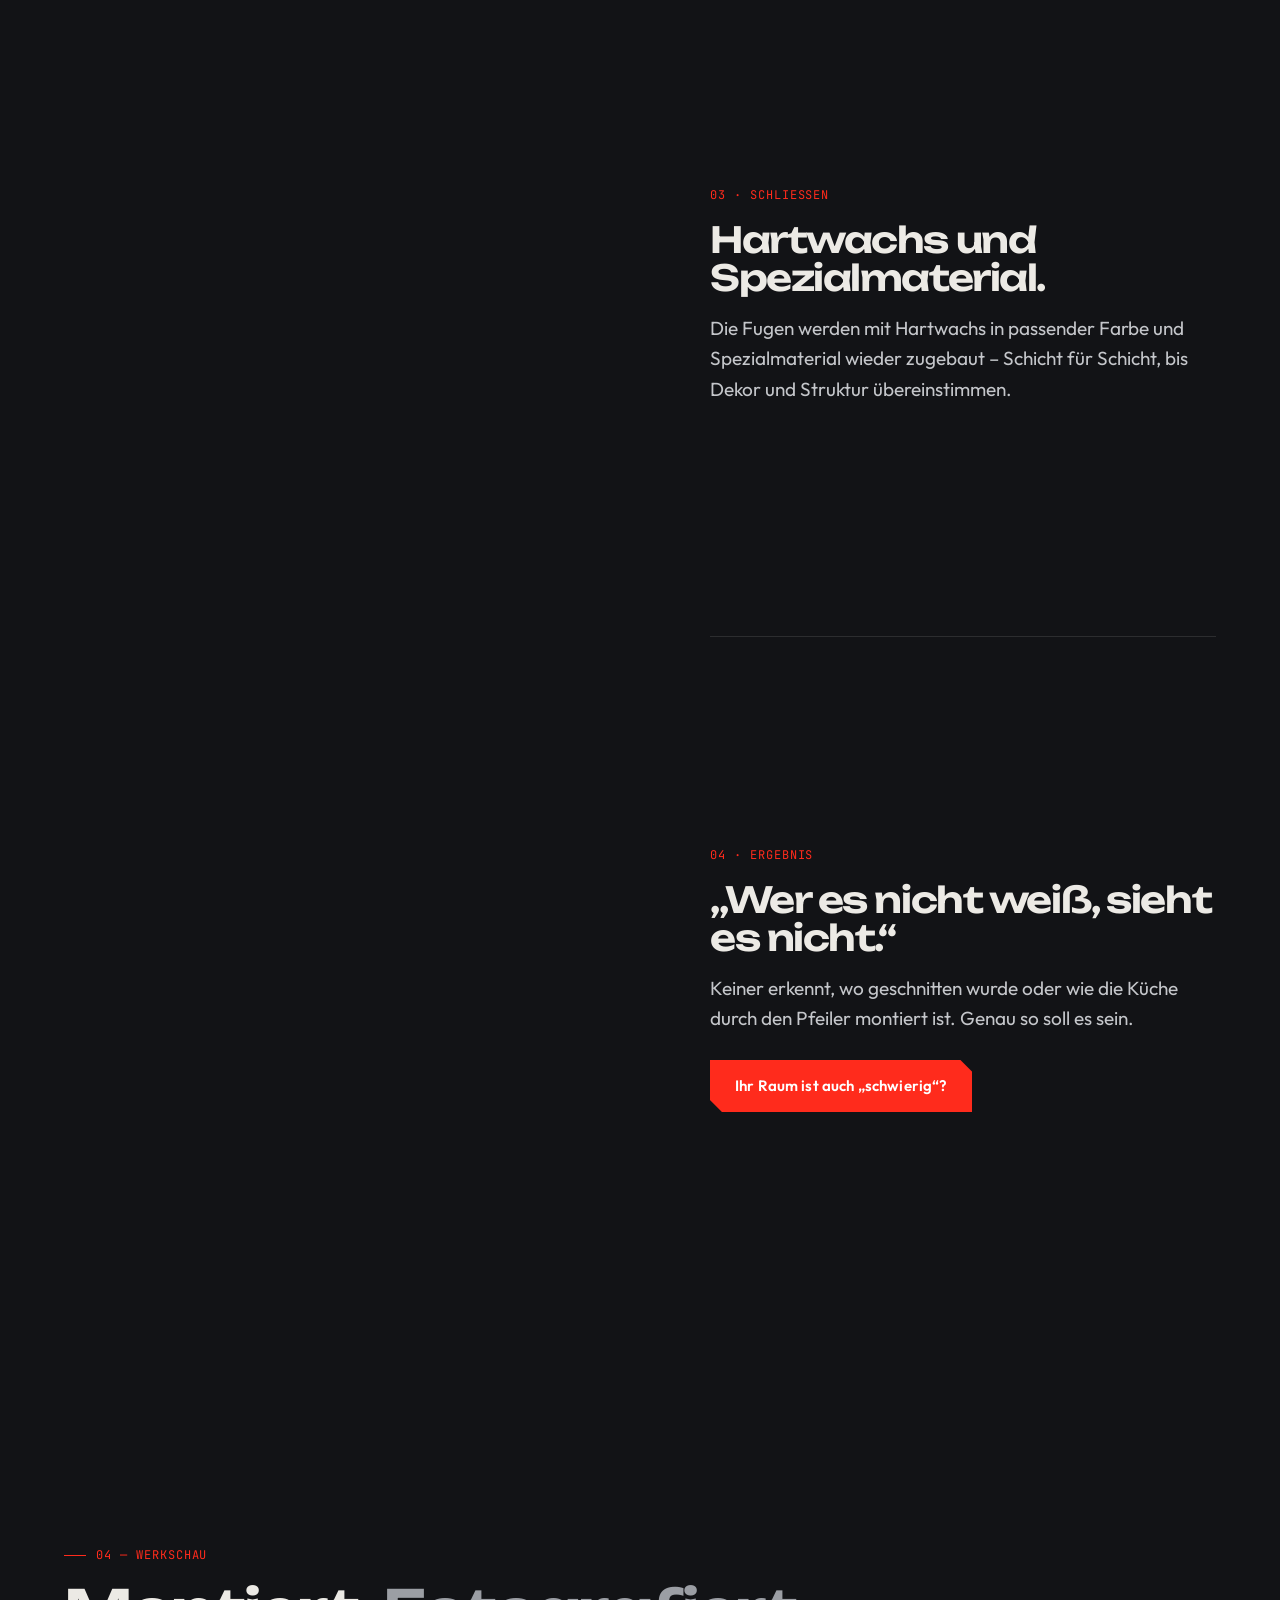
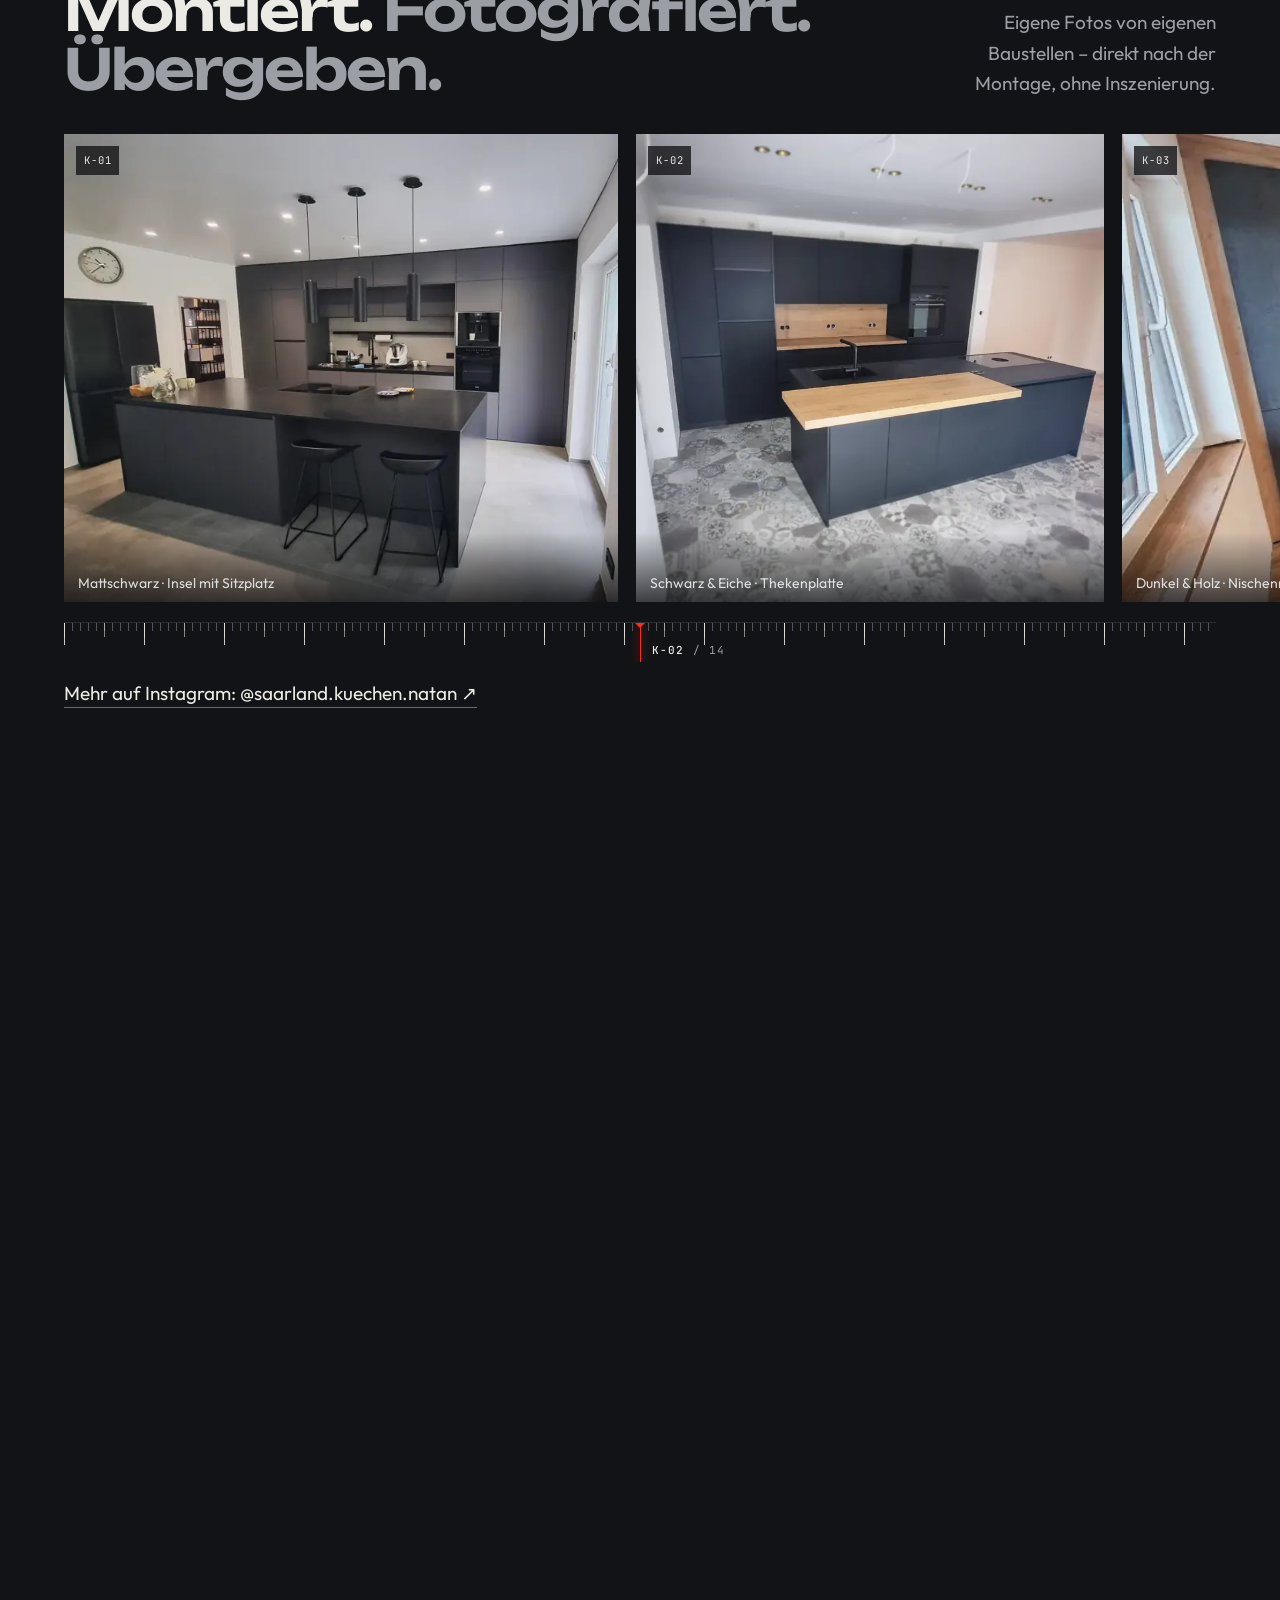
==== commit 16cc3a8f: "SEO: Titel mit Saarbrücken, OG/Twitter auf Rechtsseiten, 404 ohne Canonical, Sitemap 04.11., IndexNo" ====
--- a/index.html
+++ b/index.html
@@ -3,7 +3,7 @@
 <head>
 <meta charset="utf-8">
 <meta name="viewport" content="width=device-width, initial-scale=1, viewport-fit=cover">
-<title>Küchenmontage Saarland – Natan Küchenmontage</title>
+<title>Küchenmontage Saarland &amp; Saarbrücken – Natan Küchenmontage</title>
 <meta name="description" content="Küchenmontage im Saarland für schwierige Räume und Präzisionsarbeit, dazu ehrliche Beratung beim Küchenkauf. Küchenmonteur seit dem 16. Lebensjahr.">
 <link rel="canonical" href="https://natan.saarland/">
 <meta name="robots" content="index, follow">
@@ -11,12 +11,14 @@
 <meta property="og:type" content="website">
 <meta property="og:locale" content="de_DE">
 <meta property="og:site_name" content="Natan Küchenmontage">
-<meta property="og:title" content="Natan Küchenmontage – Küchen, auf den Millimeter montiert">
+<meta property="og:title" content="Küchenmontage Saarland &amp; Saarbrücken – Natan Küchenmontage">
 <meta property="og:description" content="Küchenmontage im Saarland und ehrliche Beratung beim Küchenkauf – von Küchenmonteur Natan Wojtasczyk.">
 <meta property="og:url" content="https://natan.saarland/">
 <meta property="og:image" content="https://natan.saarland/img/og.jpg">
 <meta property="og:image:width" content="1200">
 <meta property="og:image:height" content="630">
+<meta name="twitter:title" content="Küchenmontage Saarland &amp; Saarbrücken – Natan Küchenmontage">
+<meta name="twitter:description" content="Küchenmontage im Saarland für schwierige Räume und Präzisionsarbeit, dazu ehrliche Beratung beim Küchenkauf. Küchenmonteur seit dem 16. Lebensjahr.">
 <meta name="twitter:card" content="summary_large_image">
 <meta name="twitter:image" content="https://natan.saarland/img/og.jpg">
 <link rel="icon" href="img/favicon.svg" type="image/svg+xml">
